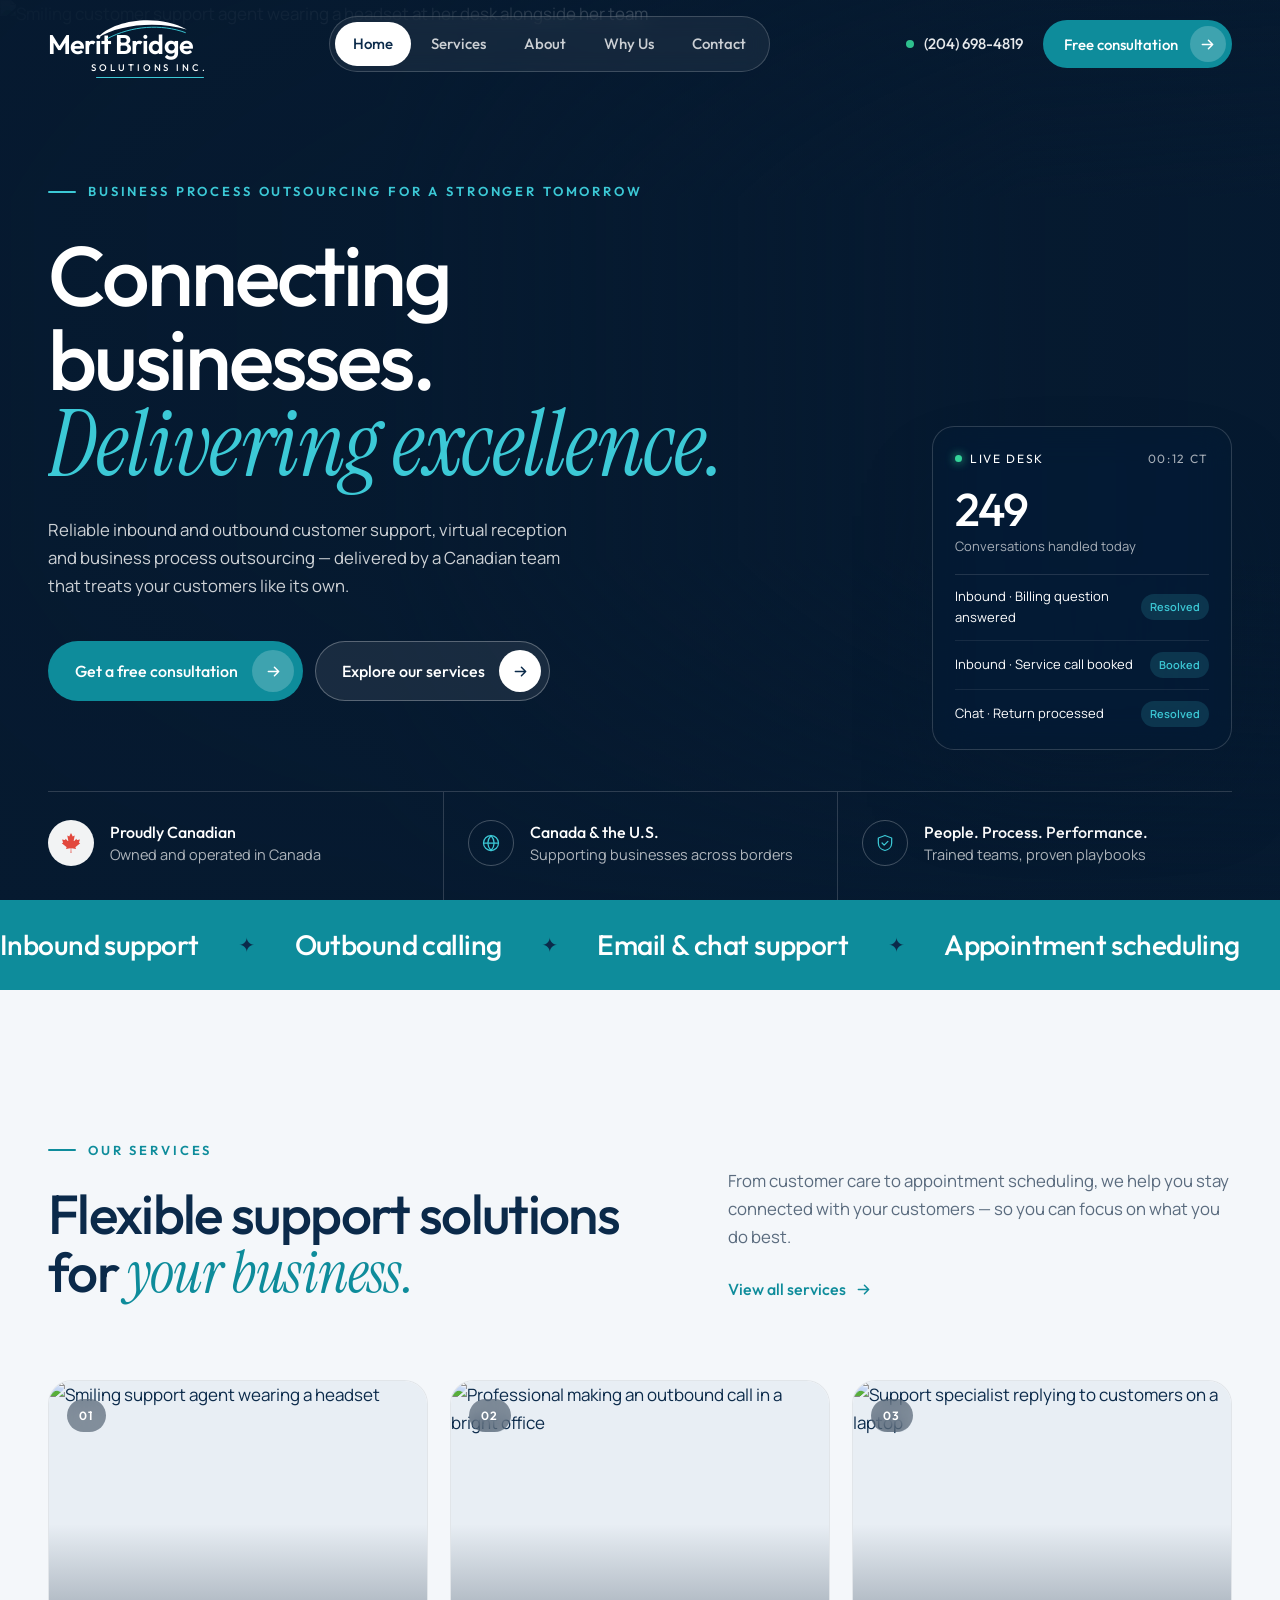
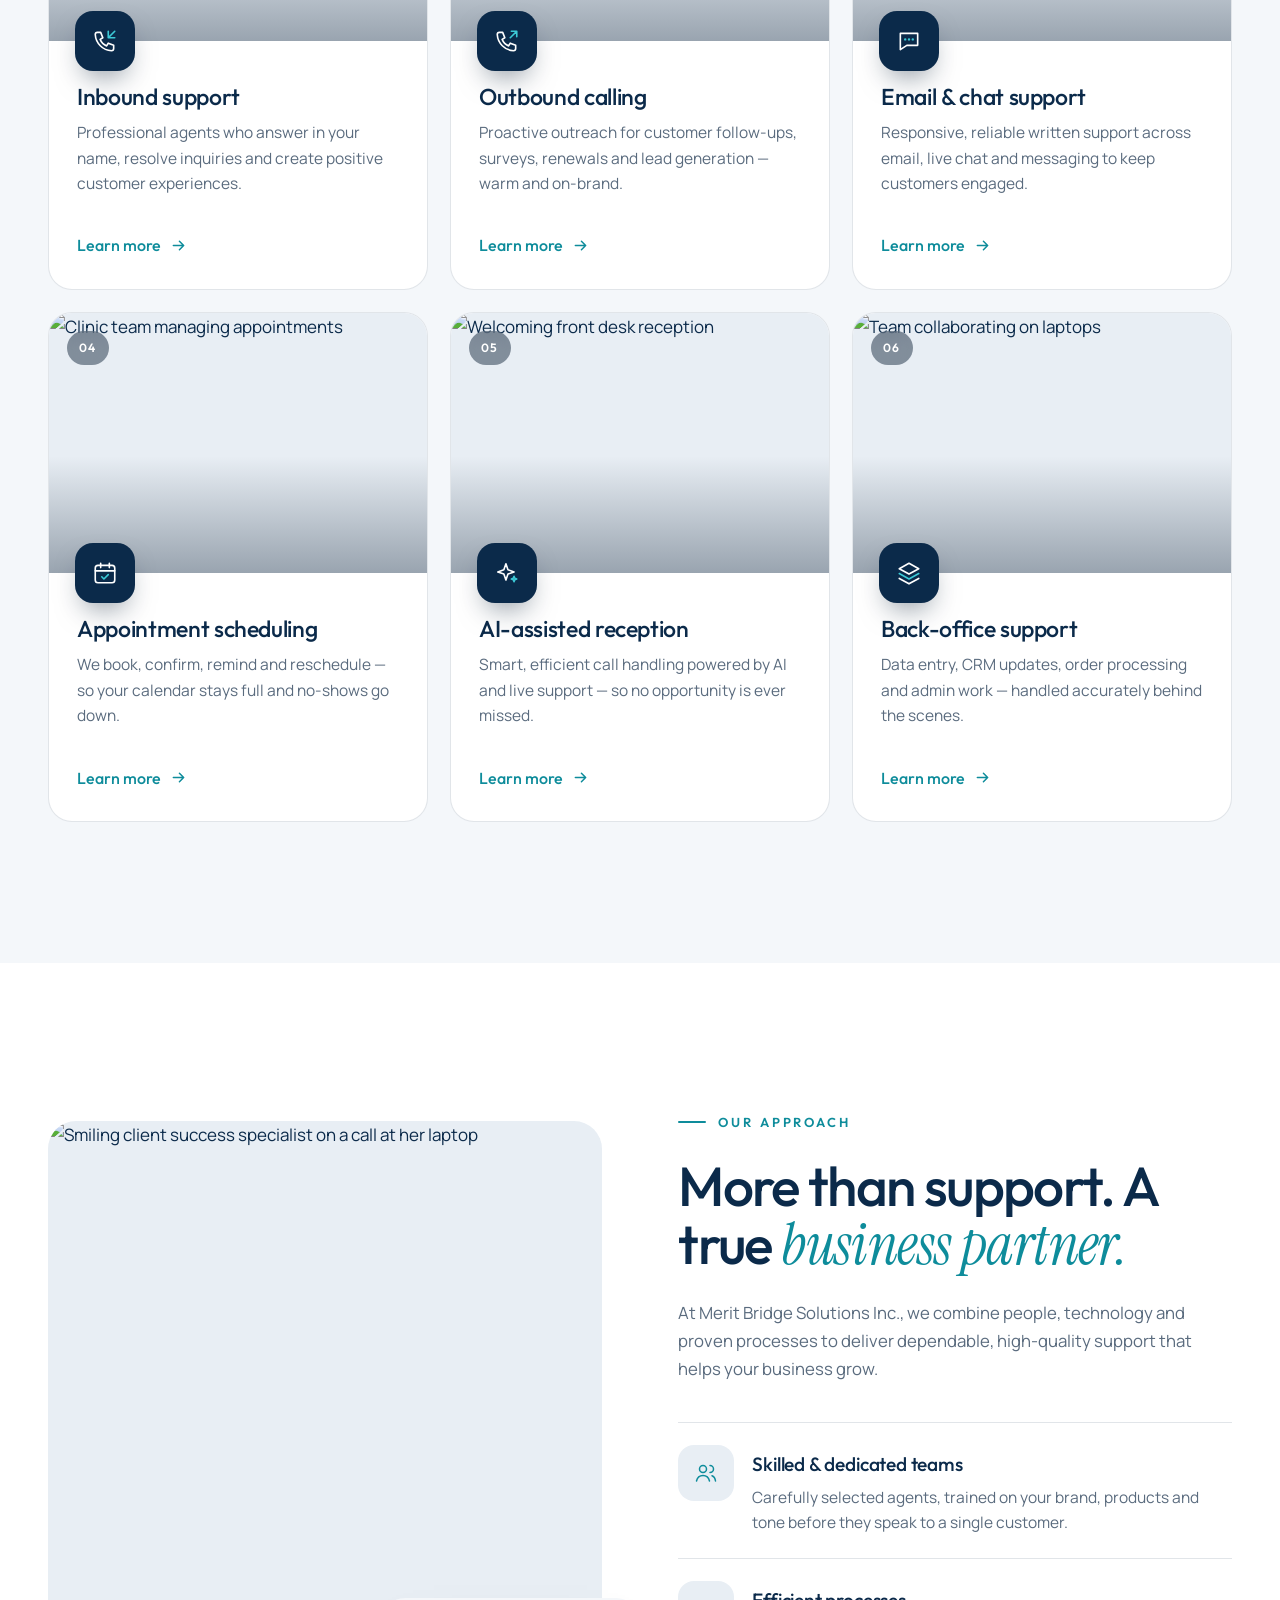
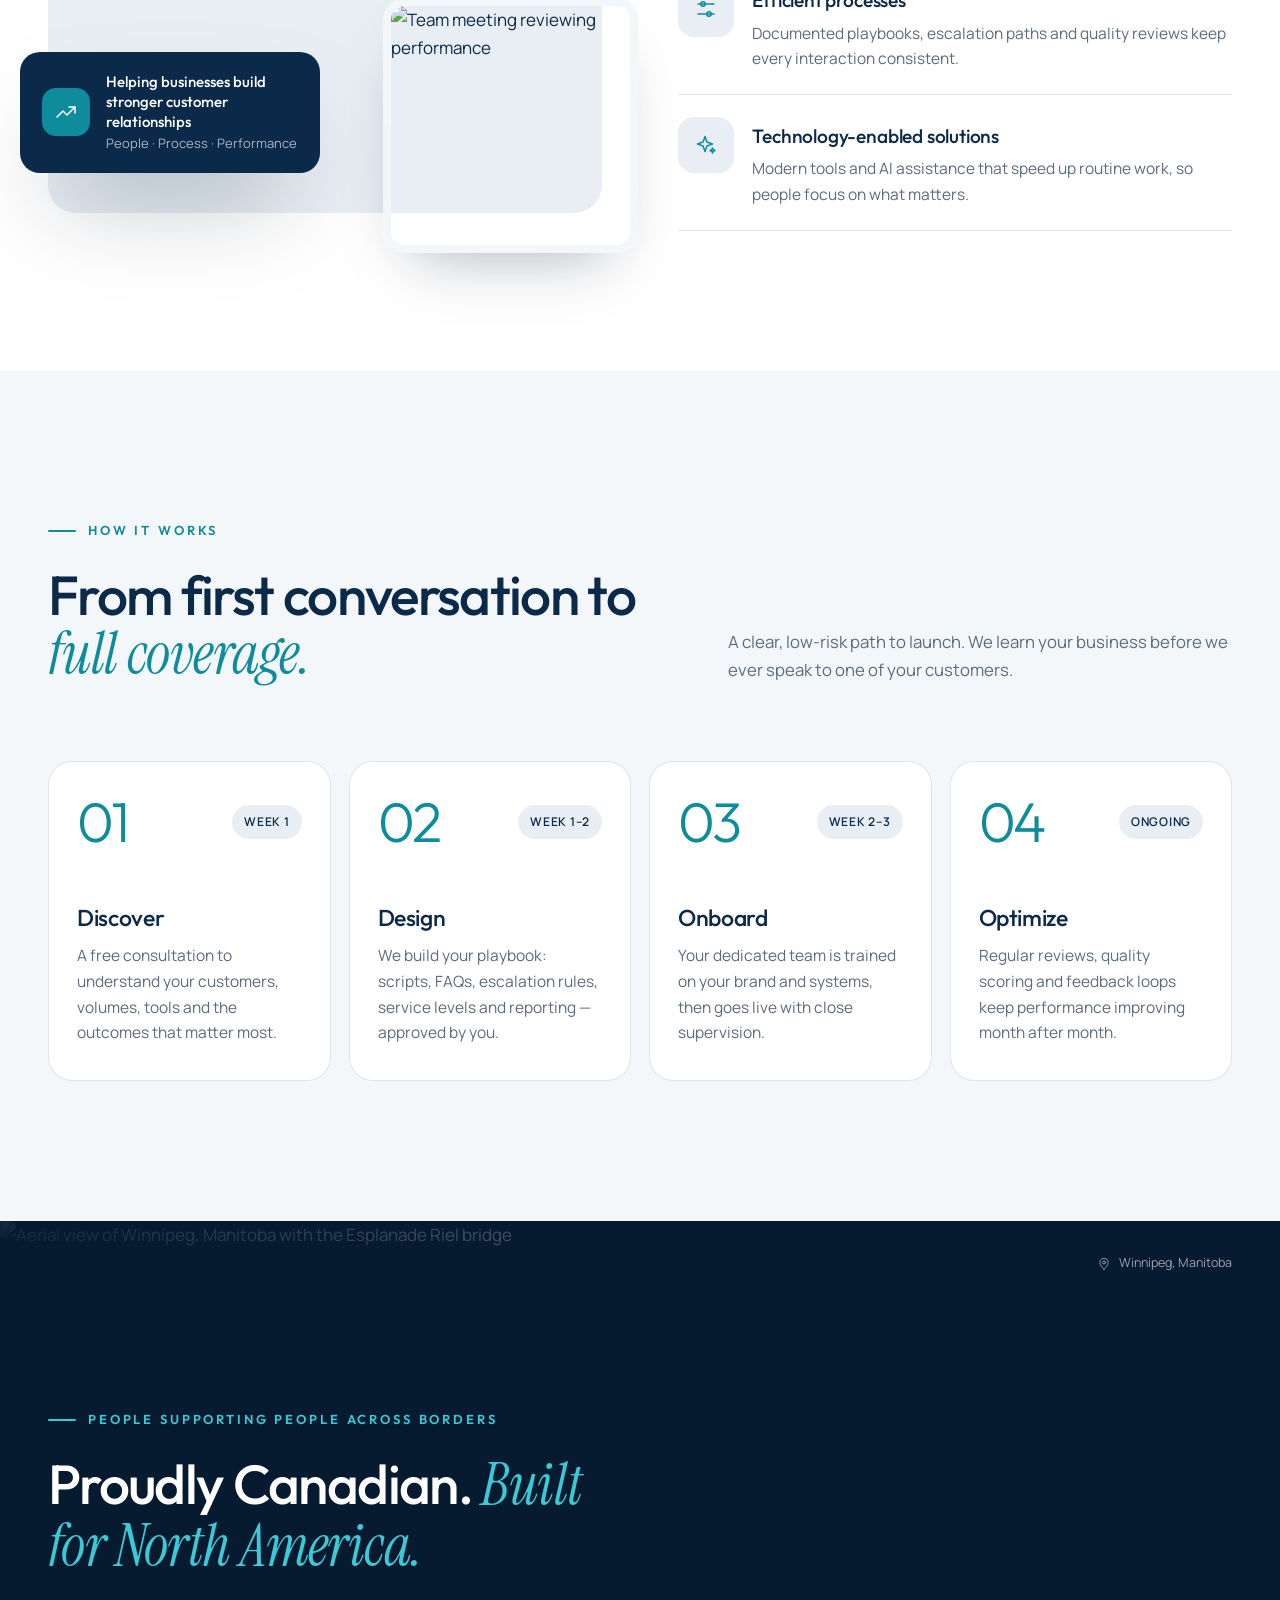
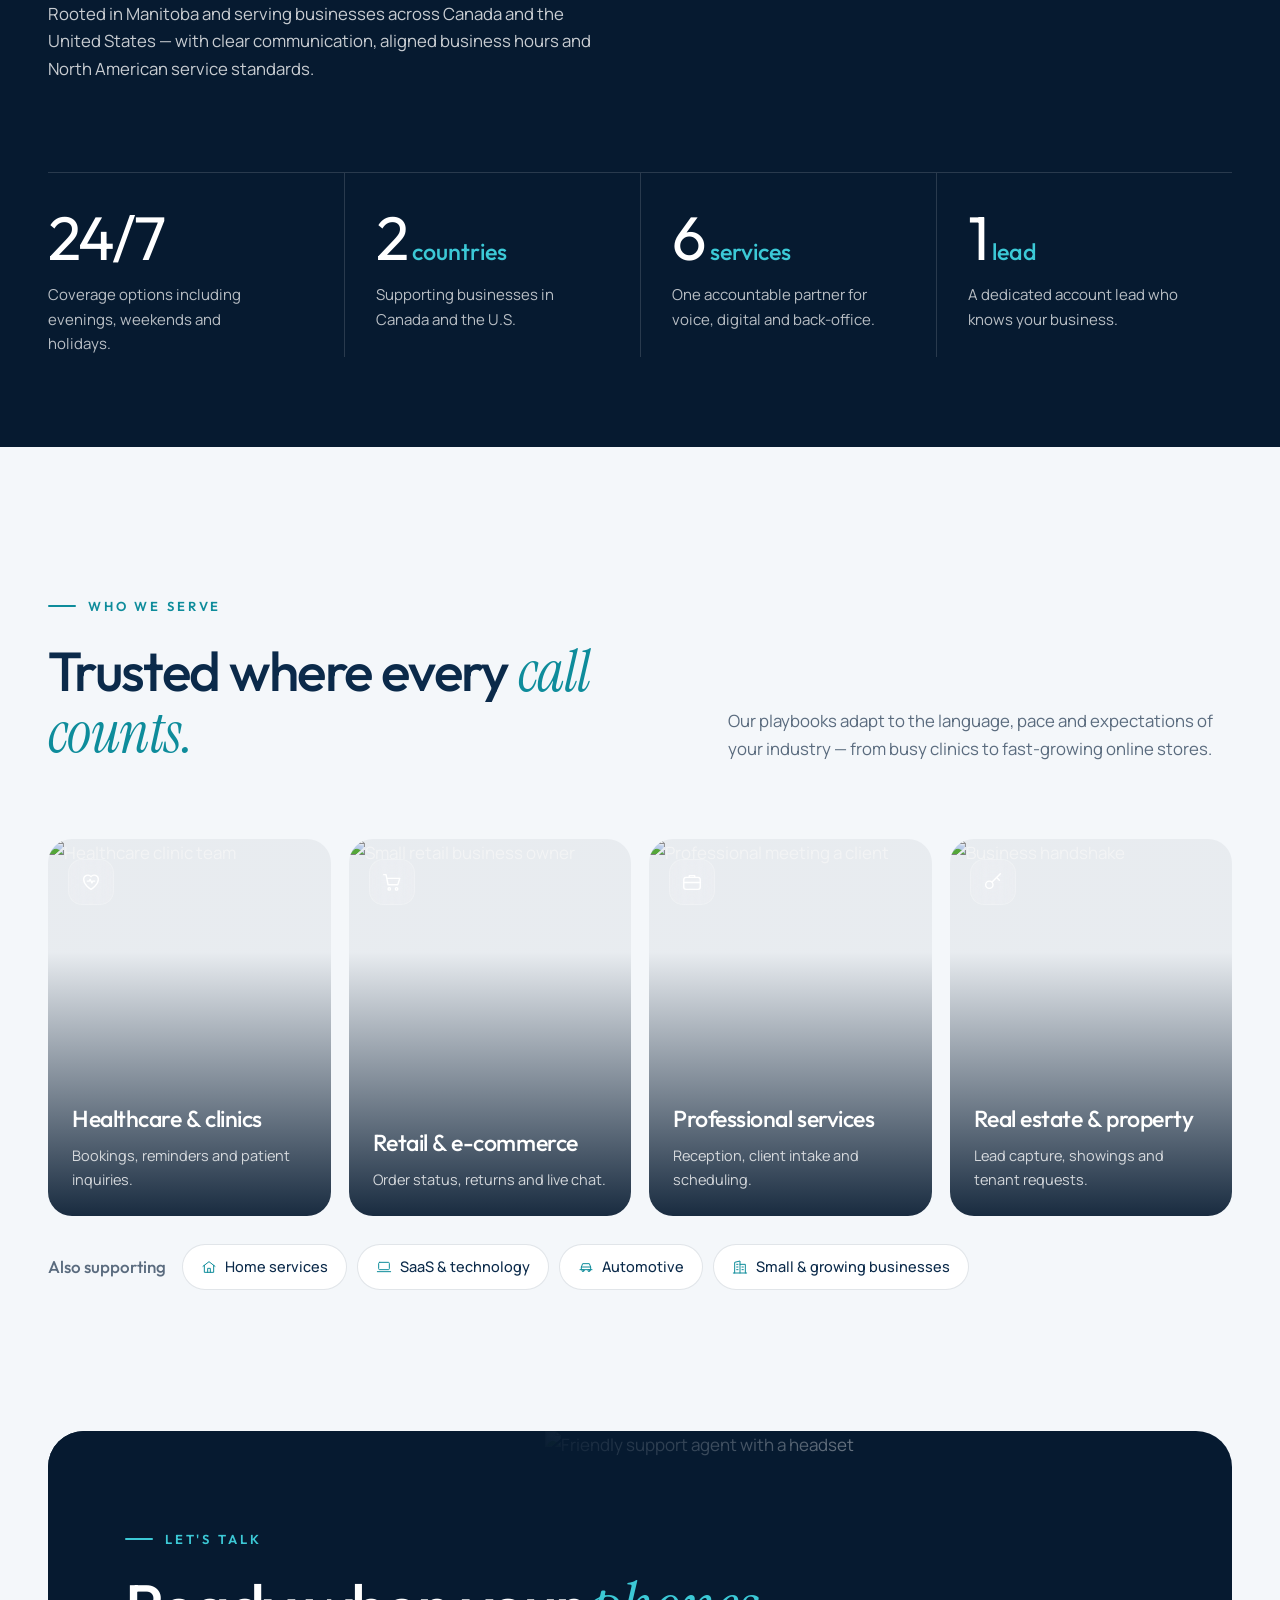
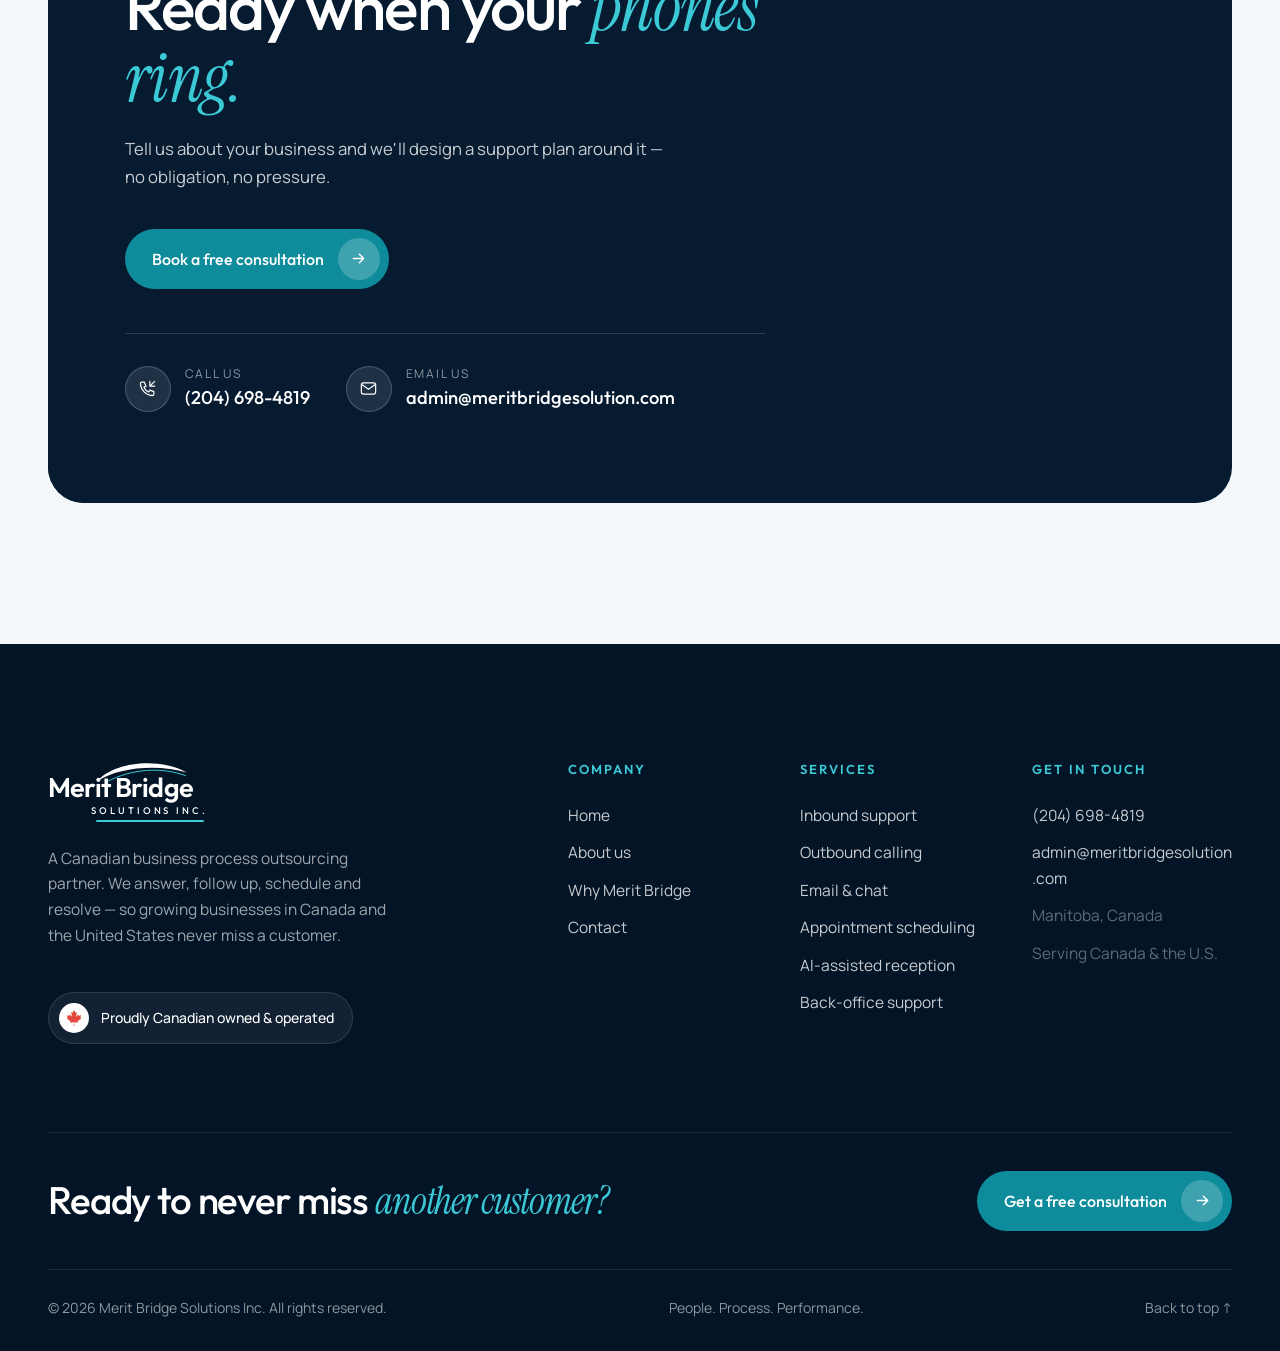
==== index.html @ 795ea447 "Add Merit Bridge Solutions five-page website Static site (Home, Services, About, Why Us, Contact) in" ====
<!doctype html>
<html lang="en-CA">
<head>
<meta charset="utf-8">
<meta name="viewport" content="width=device-width, initial-scale=1">
<title>Merit Bridge Solutions Inc. — Canadian Customer Support & BPO Partner</title>
<meta name="description" content="Merit Bridge Solutions is a Canadian business process outsourcing partner: inbound and outbound support, email and chat, appointment scheduling and AI-assisted reception for businesses in Canada and the U.S.">
<meta name="theme-color" content="#061A30">
<meta property="og:type" content="website">
<meta property="og:site_name" content="Merit Bridge Solutions Inc.">
<meta property="og:title" content="Merit Bridge Solutions Inc. — Canadian Customer Support & BPO Partner">
<meta property="og:description" content="Merit Bridge Solutions is a Canadian business process outsourcing partner: inbound and outbound support, email and chat, appointment scheduling and AI-assisted reception for businesses in Canada and the U.S.">
<link rel="icon" href="assets/img/favicon.svg" type="image/svg+xml">
<link rel="preconnect" href="https://fonts.googleapis.com">
<link rel="preconnect" href="https://fonts.gstatic.com" crossorigin>
<link rel="stylesheet" href="https://fonts.googleapis.com/css2?family=Outfit:wght@300..700&family=Manrope:wght@400..700&family=Instrument+Serif:ital@0;1&display=swap">
<link rel="stylesheet" href="assets/css/styles.css?v=3">
<script>document.documentElement.classList.add("js")</script>
<script type="application/ld+json">
{"@context":"https://schema.org","@type":"Organization","name":"Merit Bridge Solutions Inc.","description":"Canadian business process outsourcing partner providing inbound and outbound customer support, email and chat support, appointment scheduling and AI-assisted reception for businesses in Canada and the United States.","email":"admin@meritbridgesolution.com","telephone":"+1-204-698-4819","areaServed":["CA","US"],"address":{"@type":"PostalAddress","addressRegion":"MB","addressCountry":"CA"}}
</script>
</head>
<body>
<a class="skip-link" href="#main">Skip to content</a>
<header class="site-header">
  <div class="container nav">
    <a href="index.html" class="brand" aria-label="Merit Bridge Solutions Inc. — Home">
      <span class="logo" aria-hidden="true"><svg class="logo-arc" viewBox="0 0 200 50" preserveAspectRatio="none"><path class="crescent" d="M0 50C38 6 138-4 200 30C138 11 48 17 0 50Z"/><path class="swoosh" d="M24 50C76 22 144 17 197 37"/></svg><span class="logo-word">Merit Bridge</span><span class="logo-sub">Solutions Inc.</span></span>
    </a>
    <nav aria-label="Primary"><ul class="nav-links"><li><a href="index.html" aria-current="page">Home</a></li><li><a href="services.html">Services</a></li><li><a href="about.html">About</a></li><li><a href="why-us.html">Why Us</a></li><li><a href="contact.html">Contact</a></li></ul></nav>
    <div class="nav-right">
      <a class="nav-phone" href="tel:+12046984819"><span class="pulse"></span>(204) 698-4819</a>
      <a class="btn btn--sm" href="contact.html">Free consultation <span class="arrow"><svg viewBox="0 0 16 16" fill="none" stroke="currentColor" stroke-width="1.6" stroke-linecap="round" stroke-linejoin="round" aria-hidden="true"><path d="M2.5 8h11M9 3.5 13.5 8 9 12.5"/></svg></span></a>
      <button class="menu-toggle" type="button" aria-expanded="false" aria-controls="mobile-menu" aria-label="Open menu"><span></span><span></span></button>
    </div>
  </div>
</header>
<div class="mobile-menu" id="mobile-menu" aria-hidden="true">
  <nav aria-label="Mobile"><ul><li><a href="index.html" aria-current="page">Home<small>01</small></a></li><li><a href="services.html">Services<small>02</small></a></li><li><a href="about.html">About<small>03</small></a></li><li><a href="why-us.html">Why Us<small>04</small></a></li><li><a href="contact.html">Contact<small>05</small></a></li></ul></nav>
  <div class="mobile-menu-foot">
    <a href="tel:+12046984819">(204) 698-4819</a>
    <a href="mailto:admin@meritbridgesolution.com">admin@meritbridgesolution.com</a>
  </div>
</div>
<main id="main">
<!-- ============ HERO ============ -->
<section class="hero on-dark">
  <div class="hero-media"><img src="https://images.unsplash.com/photo-1766066014237-00645c74e9c6?auto=format&amp;fit=crop&amp;w=2200&amp;q=80" alt="Smiling customer support agent wearing a headset at her desk alongside her team" fetchpriority="high"></div>
  <div class="container hero-inner">
    <div class="hero-copy">
      <span class="eyebrow fade-in">Business process outsourcing for a stronger tomorrow</span>
      <h1 class="display">
        <span class="line"><span>Connecting businesses.</span></span>
        <span class="line"><span><em>Delivering excellence.</em></span></span>
      </h1>
      <p class="lead fade-in d2">Reliable inbound and outbound customer support, virtual reception and business process outsourcing — delivered by a Canadian team that treats your customers like its own.</p>
      <div class="hero-actions fade-in d3">
        <a class="btn btn--teal" href="contact.html">Get a free consultation <span class="arrow"><svg viewBox="0 0 16 16" fill="none" stroke="currentColor" stroke-width="1.6" stroke-linecap="round" stroke-linejoin="round" aria-hidden="true"><path d="M2.5 8h11M9 3.5 13.5 8 9 12.5"/></svg></span></a>
        <a class="btn btn--glass" href="services.html">Explore our services <span class="arrow"><svg viewBox="0 0 16 16" fill="none" stroke="currentColor" stroke-width="1.6" stroke-linecap="round" stroke-linejoin="round" aria-hidden="true"><path d="M2.5 8h11M9 3.5 13.5 8 9 12.5"/></svg></span></a>
      </div>
    </div>

    <div class="hero-trust fade-in d3">
      <div><span class="ico maple"><svg viewBox="-2015 -2000 4030 4030" aria-hidden="true"><path fill="currentColor" d="m-90 2030 45-863a95 95 0 0 0-111-98l-859 151 116-320a65 65 0 0 0-20-73l-941-762 212-99a65 65 0 0 0 34-79l-186-572 542 115a65 65 0 0 0 73-38l105-247 423 454a65 65 0 0 0 111-57l-204-1052 327 189a65 65 0 0 0 91-27l332-652 332 652a65 65 0 0 0 91 27l327-189-204 1052a65 65 0 0 0 111 57l423-454 105 247a65 65 0 0 0 73 38l542-115-186 572a65 65 0 0 0 34 79l212 99-941 762a65 65 0 0 0-20 73l116 320-859-151a95 95 0 0 0-111 98l45 863z"/></svg></span><span><strong>Proudly Canadian</strong>Owned and operated in Canada</span></div>
      <div><span class="ico"><svg viewBox="0 0 24 24" fill="none" stroke="currentColor" stroke-width="1.5" stroke-linecap="round" stroke-linejoin="round" aria-hidden="true"><circle cx="12" cy="12" r="9"/><path d="M3 12h18M12 3c2.5 2.8 3.8 5.8 3.8 9s-1.3 6.2-3.8 9c-2.5-2.8-3.8-5.8-3.8-9S9.5 5.8 12 3z"/></svg></span><span><strong>Canada &amp; the U.S.</strong>Supporting businesses across borders</span></div>
      <div><span class="ico"><svg viewBox="0 0 24 24" fill="none" stroke="currentColor" stroke-width="1.5" stroke-linecap="round" stroke-linejoin="round" aria-hidden="true"><path d="M12 3 20 6v6c0 4.5-3.4 8.2-8 9-4.6-.8-8-4.5-8-9V6z"/><path d="m8.5 12 2.5 2.5 4.5-4.5"/></svg></span><span><strong>People. Process. Performance.</strong>Trained teams, proven playbooks</span></div>
    </div>
  </div>

  <aside class="hero-card fade-in d3" aria-label="Illustrative live support desk">
    <div class="hero-card-top"><span class="live"><i></i>Live desk</span><span data-clock>09:41 CT</span></div>
    <div class="hero-card-num" data-count="248" data-live-total>248</div>
    <div class="hero-card-label">Conversations handled today</div>
    <ul class="hero-feed" data-feed>
      <li><span>Inbound · Service call booked</span><span class="st">Booked</span></li>
      <li><span>Chat · Return processed</span><span class="st">Resolved</span></li>
      <li><span>Email · Invoice query</span><span class="st">Resolved</span></li>
    </ul>
  </aside>
</section>

<!-- ============ MARQUEE ============ -->
<div class="marquee" aria-hidden="true">
  <div class="marquee-track">
    <span class="marquee-item">Inbound support</span><span class="marquee-item">Outbound calling</span><span class="marquee-item">Email &amp; chat support</span><span class="marquee-item">Appointment scheduling</span><span class="marquee-item">AI-assisted reception</span><span class="marquee-item">Back-office support</span>
    <span class="marquee-item">Inbound support</span><span class="marquee-item">Outbound calling</span><span class="marquee-item">Email &amp; chat support</span><span class="marquee-item">Appointment scheduling</span><span class="marquee-item">AI-assisted reception</span><span class="marquee-item">Back-office support</span>
  </div>
</div>

<!-- ============ SERVICES ============ -->
<section class="section" id="services">
  <div class="container">
    <div class="section-head">
      <div>
        <span class="eyebrow reveal">Our services</span>
        <h2 class="h2 reveal" data-delay="1">Flexible support solutions for <em>your business.</em></h2>
      </div>
      <div class="section-head-side reveal" data-delay="2">
        <p class="lead">From customer care to appointment scheduling, we help you stay connected with your customers — so you can focus on what you do best.</p>
        <a class="text-link" href="services.html">View all services <svg viewBox="0 0 16 16" fill="none" stroke="currentColor" stroke-width="1.6" stroke-linecap="round" stroke-linejoin="round" aria-hidden="true"><path d="M2.5 8h11M9 3.5 13.5 8 9 12.5"/></svg></a>
      </div>
    </div>

    <div class="svc-cards">
      <a class="svc-card reveal" href="services.html#inbound">
        <div class="svc-card-media"><span class="svc-card-num">01</span><img src="https://images.unsplash.com/photo-1603714228681-b399854b8f80?auto=format&amp;fit=crop&amp;w=900&amp;q=80" alt="Smiling support agent wearing a headset" loading="lazy" decoding="async"></div>
        <div class="svc-card-body"><span class="svc-card-ico"><svg viewBox="0 0 24 24" fill="none" stroke="currentColor" stroke-width="1.5" stroke-linecap="round" stroke-linejoin="round" aria-hidden="true"><path d="M5 4h3l2 5-2.5 1.5a11 11 0 0 0 6 6L15 14l5 2v3a2 2 0 0 1-2 2A16 16 0 0 1 3 6a2 2 0 0 1 2-2"/><path class="acc" d="M15 3v6h6M21 3l-6 6"/></svg></span><h3 class="h3">Inbound support</h3><p>Professional agents who answer in your name, resolve inquiries and create positive customer experiences.</p><span class="text-link">Learn more <svg viewBox="0 0 16 16" fill="none" stroke="currentColor" stroke-width="1.6" stroke-linecap="round" stroke-linejoin="round" aria-hidden="true"><path d="M2.5 8h11M9 3.5 13.5 8 9 12.5"/></svg></span></div>
      </a>
      <a class="svc-card reveal" data-delay="1" href="services.html#outbound">
        <div class="svc-card-media"><span class="svc-card-num">02</span><img src="https://images.unsplash.com/photo-1758873272222-ccd8c4296864?auto=format&amp;fit=crop&amp;w=900&amp;q=80" alt="Professional making an outbound call in a bright office" loading="lazy" decoding="async"></div>
        <div class="svc-card-body"><span class="svc-card-ico"><svg viewBox="0 0 24 24" fill="none" stroke="currentColor" stroke-width="1.5" stroke-linecap="round" stroke-linejoin="round" aria-hidden="true"><path d="M5 4h3l2 5-2.5 1.5a11 11 0 0 0 6 6L15 14l5 2v3a2 2 0 0 1-2 2A16 16 0 0 1 3 6a2 2 0 0 1 2-2"/><path class="acc" d="M16 3h5v5M21 3l-6 6"/></svg></span><h3 class="h3">Outbound calling</h3><p>Proactive outreach for customer follow-ups, surveys, renewals and lead generation — warm and on-brand.</p><span class="text-link">Learn more <svg viewBox="0 0 16 16" fill="none" stroke="currentColor" stroke-width="1.6" stroke-linecap="round" stroke-linejoin="round" aria-hidden="true"><path d="M2.5 8h11M9 3.5 13.5 8 9 12.5"/></svg></span></div>
      </a>
      <a class="svc-card reveal" data-delay="2" href="services.html#email-chat">
        <div class="svc-card-media"><span class="svc-card-num">03</span><img src="https://images.unsplash.com/photo-1645620359081-60f4b3514cd7?auto=format&amp;fit=crop&amp;w=900&amp;q=80" alt="Support specialist replying to customers on a laptop" loading="lazy" decoding="async"></div>
        <div class="svc-card-body"><span class="svc-card-ico"><svg viewBox="0 0 24 24" fill="none" stroke="currentColor" stroke-width="1.5" stroke-linecap="round" stroke-linejoin="round" aria-hidden="true"><path d="M4 5h16v11H10l-6 4z"/><path class="acc" d="M8.5 10.5h.01M12 10.5h.01M15.5 10.5h.01" stroke-width="2.2"/></svg></span><h3 class="h3">Email &amp; chat support</h3><p>Responsive, reliable written support across email, live chat and messaging to keep customers engaged.</p><span class="text-link">Learn more <svg viewBox="0 0 16 16" fill="none" stroke="currentColor" stroke-width="1.6" stroke-linecap="round" stroke-linejoin="round" aria-hidden="true"><path d="M2.5 8h11M9 3.5 13.5 8 9 12.5"/></svg></span></div>
      </a>
      <a class="svc-card reveal" href="services.html#scheduling">
        <div class="svc-card-media"><span class="svc-card-num">04</span><img src="https://images.unsplash.com/photo-1758691462878-6edc3d3da1be?auto=format&amp;fit=crop&amp;w=900&amp;q=80" alt="Clinic team managing appointments" loading="lazy" decoding="async"></div>
        <div class="svc-card-body"><span class="svc-card-ico"><svg viewBox="0 0 24 24" fill="none" stroke="currentColor" stroke-width="1.5" stroke-linecap="round" stroke-linejoin="round" aria-hidden="true"><rect x="3" y="5" width="18" height="16" rx="2.5"/><path d="M3 10h18M8 3v4M16 3v4"/><path class="acc" d="m9 15.5 2 2 4-4"/></svg></span><h3 class="h3">Appointment scheduling</h3><p>We book, confirm, remind and reschedule — so your calendar stays full and no-shows go down.</p><span class="text-link">Learn more <svg viewBox="0 0 16 16" fill="none" stroke="currentColor" stroke-width="1.6" stroke-linecap="round" stroke-linejoin="round" aria-hidden="true"><path d="M2.5 8h11M9 3.5 13.5 8 9 12.5"/></svg></span></div>
      </a>
      <a class="svc-card reveal" data-delay="1" href="services.html#ai-reception">
        <div class="svc-card-media"><span class="svc-card-num">05</span><img src="https://images.unsplash.com/photo-1556741533-6e6a62bd8b49?auto=format&amp;fit=crop&amp;w=900&amp;q=80" alt="Welcoming front desk reception" loading="lazy" decoding="async"></div>
        <div class="svc-card-body"><span class="svc-card-ico"><svg viewBox="0 0 24 24" fill="none" stroke="currentColor" stroke-width="1.5" stroke-linecap="round" stroke-linejoin="round" aria-hidden="true"><path d="M11 3.5 12.9 9 18.5 11l-5.6 2L11 18.5 9.1 13 3.5 11 9.1 9z"/><path class="acc" d="m18.5 15 .7 1.8 1.8.7-1.8.7-.7 1.8-.7-1.8-1.8-.7 1.8-.7z"/></svg></span><h3 class="h3">AI-assisted reception</h3><p>Smart, efficient call handling powered by AI and live support — so no opportunity is ever missed.</p><span class="text-link">Learn more <svg viewBox="0 0 16 16" fill="none" stroke="currentColor" stroke-width="1.6" stroke-linecap="round" stroke-linejoin="round" aria-hidden="true"><path d="M2.5 8h11M9 3.5 13.5 8 9 12.5"/></svg></span></div>
      </a>
      <a class="svc-card reveal" data-delay="2" href="services.html#back-office">
        <div class="svc-card-media"><span class="svc-card-num">06</span><img src="https://images.unsplash.com/photo-1522071820081-009f0129c71c?auto=format&amp;fit=crop&amp;w=900&amp;q=80" alt="Team collaborating on laptops" loading="lazy" decoding="async"></div>
        <div class="svc-card-body"><span class="svc-card-ico"><svg viewBox="0 0 24 24" fill="none" stroke="currentColor" stroke-width="1.5" stroke-linecap="round" stroke-linejoin="round" aria-hidden="true"><path d="M12 3 21 8l-9 5-9-5z"/><path class="acc" d="m3 12.5 9 5 9-5"/><path d="m3 17 9 5 9-5"/></svg></span><h3 class="h3">Back-office support</h3><p>Data entry, CRM updates, order processing and admin work — handled accurately behind the scenes.</p><span class="text-link">Learn more <svg viewBox="0 0 16 16" fill="none" stroke="currentColor" stroke-width="1.6" stroke-linecap="round" stroke-linejoin="round" aria-hidden="true"><path d="M2.5 8h11M9 3.5 13.5 8 9 12.5"/></svg></span></div>
      </a>
    </div>
  </div>
</section>

<!-- ============ APPROACH ============ -->
<section class="section section--white">
  <div class="container split">
    <div class="split-media">
      <span class="media-dots" aria-hidden="true"></span>
      <div class="frame img-reveal"><img src="https://images.unsplash.com/photo-1758873268528-af4613d099b6?auto=format&amp;fit=crop&amp;w=1200&amp;q=80" alt="Smiling client success specialist on a call at her laptop" loading="lazy" decoding="async"></div>
      <div class="media-stack img-reveal"><img src="https://images.unsplash.com/photo-1573164574572-cb89e39749b4?auto=format&amp;fit=crop&amp;w=700&amp;q=80" alt="Team meeting reviewing performance" loading="lazy" decoding="async"></div>
      <div class="media-badge reveal" data-delay="2"><span class="mb-ico"><svg viewBox="0 0 24 24" fill="none" stroke="currentColor" stroke-width="1.5" stroke-linecap="round" stroke-linejoin="round" aria-hidden="true"><path d="m3 17 6-6 4 4 8-8"/><path d="M15 7h6v6"/></svg></span><span>Helping businesses build stronger customer relationships<small>People · Process · Performance</small></span></div>
    </div>
    <div class="split-body">
      <span class="eyebrow reveal">Our approach</span>
      <h2 class="h2 reveal" data-delay="1">More than support. A true <em>business partner.</em></h2>
      <p class="lead reveal" data-delay="2">At Merit Bridge Solutions Inc., we combine people, technology and proven processes to deliver dependable, high-quality support that helps your business grow.</p>
      <ul class="feature-list">
        <li class="reveal"><span class="fl-ico"><svg viewBox="0 0 24 24" fill="none" stroke="currentColor" stroke-width="1.5" stroke-linecap="round" stroke-linejoin="round" aria-hidden="true"><circle cx="9" cy="8" r="3.5"/><path d="M2.5 20c.8-3.6 3.4-5.5 6.5-5.5s5.7 1.9 6.5 5.5M16 4.5a3.5 3.5 0 0 1 0 7M18 14.8c1.9.7 3.1 2.4 3.5 5.2"/></svg></span><div><h3>Skilled &amp; dedicated teams</h3><p>Carefully selected agents, trained on your brand, products and tone before they speak to a single customer.</p></div></li>
        <li class="reveal" data-delay="1"><span class="fl-ico"><svg viewBox="0 0 24 24" fill="none" stroke="currentColor" stroke-width="1.5" stroke-linecap="round" stroke-linejoin="round" aria-hidden="true"><path d="M4 7h16M4 17h16"/><circle cx="9" cy="7" r="2.2" fill="var(--paper)"/><circle cx="15" cy="17" r="2.2" fill="var(--paper)"/></svg></span><div><h3>Efficient processes</h3><p>Documented playbooks, escalation paths and quality reviews keep every interaction consistent.</p></div></li>
        <li class="reveal" data-delay="2"><span class="fl-ico"><svg viewBox="0 0 24 24" fill="none" stroke="currentColor" stroke-width="1.5" stroke-linecap="round" stroke-linejoin="round" aria-hidden="true"><path d="M11 3.5 12.9 9 18.5 11l-5.6 2L11 18.5 9.1 13 3.5 11 9.1 9z"/><path class="acc" d="m18.5 15 .7 1.8 1.8.7-1.8.7-.7 1.8-.7-1.8-1.8-.7 1.8-.7z"/></svg></span><div><h3>Technology-enabled solutions</h3><p>Modern tools and AI assistance that speed up routine work, so people focus on what matters.</p></div></li>
      </ul>
    </div>
  </div>
</section>

<!-- ============ PROCESS ============ -->
<section class="section">
  <div class="container">
    <div class="section-head">
      <div>
        <span class="eyebrow reveal">How it works</span>
        <h2 class="h2 reveal" data-delay="1">From first conversation to <em>full coverage.</em></h2>
      </div>
      <p class="lead reveal" data-delay="2">A clear, low-risk path to launch. We learn your business before we ever speak to one of your customers.</p>
    </div>
    <div class="steps">
      <article class="step reveal"><div class="step-top"><span class="step-num">01</span><span class="step-time">Week 1</span></div><h3 class="h3">Discover</h3><p>A free consultation to understand your customers, volumes, tools and the outcomes that matter most.</p></article>
      <article class="step reveal" data-delay="1"><div class="step-top"><span class="step-num">02</span><span class="step-time">Week 1–2</span></div><h3 class="h3">Design</h3><p>We build your playbook: scripts, FAQs, escalation rules, service levels and reporting — approved by you.</p></article>
      <article class="step reveal" data-delay="2"><div class="step-top"><span class="step-num">03</span><span class="step-time">Week 2–3</span></div><h3 class="h3">Onboard</h3><p>Your dedicated team is trained on your brand and systems, then goes live with close supervision.</p></article>
      <article class="step reveal" data-delay="3"><div class="step-top"><span class="step-num">04</span><span class="step-time">Ongoing</span></div><h3 class="h3">Optimize</h3><p>Regular reviews, quality scoring and feedback loops keep performance improving month after month.</p></article>
    </div>
  </div>
</section>

<!-- ============ CANADA BAND ============ -->
<section class="band on-dark">
  <div class="band-media"><img src="https://images.unsplash.com/photo-1632455351235-682d08cbb3e0?auto=format&amp;fit=crop&amp;w=2200&amp;q=80" alt="Aerial view of Winnipeg, Manitoba with the Esplanade Riel bridge" loading="lazy" decoding="async"></div>
  <span class="band-caption"><svg viewBox="0 0 24 24" fill="none" stroke="currentColor" stroke-width="1.5" stroke-linecap="round" stroke-linejoin="round" aria-hidden="true"><path d="M12 21s-7-6.2-7-11.5A7 7 0 0 1 19 9.5C19 14.8 12 21 12 21z"/><circle cx="12" cy="9.5" r="2.5"/></svg> Winnipeg, Manitoba</span>
  <div class="container">
    <span class="eyebrow reveal">People supporting people across borders</span>
    <h2 class="h2 reveal" data-delay="1" style="margin-top:24px">Proudly Canadian. <em>Built for North America.</em></h2>
    <p class="lead reveal" data-delay="2">Rooted in Manitoba and serving businesses across Canada and the United States — with clear communication, aligned business hours and North American service standards.</p>
    <div class="stats">
      <div class="stat reveal"><div class="stat-num">24/7</div><p>Coverage options including evenings, weekends and holidays.</p></div>
      <div class="stat reveal" data-delay="1"><div class="stat-num">2<small>countries</small></div><p>Supporting businesses in Canada and the U.S.</p></div>
      <div class="stat reveal" data-delay="2"><div class="stat-num">6<small>services</small></div><p>One accountable partner for voice, digital and back-office.</p></div>
      <div class="stat reveal" data-delay="3"><div class="stat-num">1<small>lead</small></div><p>A dedicated account lead who knows your business.</p></div>
    </div>
  </div>
</section>

<!-- ============ INDUSTRIES ============ -->
<section class="section">
  <div class="container">
    <div class="section-head">
      <div>
        <span class="eyebrow reveal">Who we serve</span>
        <h2 class="h2 reveal" data-delay="1">Trusted where every <em>call counts.</em></h2>
      </div>
      <p class="lead reveal" data-delay="2">Our playbooks adapt to the language, pace and expectations of your industry — from busy clinics to fast-growing online stores.</p>
    </div>
    <div class="ind-grid">
      <div class="ind-tile reveal"><img src="https://images.unsplash.com/photo-1758691463198-dc663b8a64e4?auto=format&amp;fit=crop&amp;w=800&amp;q=80" alt="Healthcare clinic team" loading="lazy" decoding="async"><span class="ind-ico"><svg viewBox="0 0 24 24" fill="none" stroke="currentColor" stroke-width="1.5" stroke-linecap="round" stroke-linejoin="round" aria-hidden="true"><path d="M12 20s-8-4.8-8-11a4.5 4.5 0 0 1 8-2.8A4.5 4.5 0 0 1 20 9c0 6.2-8 11-8 11z"/><path d="M8 11h2l1-2 2 4 1-2h2"/></svg></span><div class="ind-tile-body"><h3>Healthcare &amp; clinics</h3><p>Bookings, reminders and patient inquiries.</p></div></div>
      <div class="ind-tile reveal" data-delay="1"><img src="https://images.unsplash.com/photo-1556740758-90de374c12ad?auto=format&amp;fit=crop&amp;w=800&amp;q=80" alt="Small retail business owner" loading="lazy" decoding="async"><span class="ind-ico"><svg viewBox="0 0 24 24" fill="none" stroke="currentColor" stroke-width="1.5" stroke-linecap="round" stroke-linejoin="round" aria-hidden="true"><path d="M3 4h2.5l2.2 11h10.6L20.5 8H6.6"/><circle cx="9" cy="19.5" r="1.3"/><circle cx="17" cy="19.5" r="1.3"/></svg></span><div class="ind-tile-body"><h3>Retail &amp; e-commerce</h3><p>Order status, returns and live chat.</p></div></div>
      <div class="ind-tile reveal" data-delay="2"><img src="https://images.unsplash.com/photo-1758518727600-2c5f48419eac?auto=format&amp;fit=crop&amp;w=800&amp;q=80" alt="Professional meeting a client" loading="lazy" decoding="async"><span class="ind-ico"><svg viewBox="0 0 24 24" fill="none" stroke="currentColor" stroke-width="1.5" stroke-linecap="round" stroke-linejoin="round" aria-hidden="true"><rect x="3" y="7" width="18" height="13" rx="2.5"/><path d="M9 7V5h6v2M3 12.5h18"/></svg></span><div class="ind-tile-body"><h3>Professional services</h3><p>Reception, client intake and scheduling.</p></div></div>
      <div class="ind-tile reveal" data-delay="3"><img src="https://images.unsplash.com/photo-1521791136064-7986c2920216?auto=format&amp;fit=crop&amp;w=800&amp;q=80" alt="Business handshake" loading="lazy" decoding="async"><span class="ind-ico"><svg viewBox="0 0 24 24" fill="none" stroke="currentColor" stroke-width="1.5" stroke-linecap="round" stroke-linejoin="round" aria-hidden="true"><circle cx="8" cy="15" r="4"/><path d="m11 12 9-9M16 7l3 3"/></svg></span><div class="ind-tile-body"><h3>Real estate &amp; property</h3><p>Lead capture, showings and tenant requests.</p></div></div>
    </div>
    <div class="ind-more reveal">
      <span>Also supporting</span>
      <span class="chip"><svg viewBox="0 0 24 24" fill="none" stroke="currentColor" stroke-width="1.5" stroke-linecap="round" stroke-linejoin="round" aria-hidden="true"><path d="M3 11 12 4l9 7"/><path d="M5 9.5V20h14V9.5M10 20v-6h4v6"/></svg>Home services</span><span class="chip"><svg viewBox="0 0 24 24" fill="none" stroke="currentColor" stroke-width="1.5" stroke-linecap="round" stroke-linejoin="round" aria-hidden="true"><rect x="4" y="5" width="16" height="11" rx="1.5"/><path d="M2 19h20"/></svg>SaaS &amp; technology</span><span class="chip"><svg viewBox="0 0 24 24" fill="none" stroke="currentColor" stroke-width="1.5" stroke-linecap="round" stroke-linejoin="round" aria-hidden="true"><path d="M5 16v-4l2-5h10l2 5v4M3 16h18M5 12h14"/><circle cx="7.5" cy="17.5" r="1.5"/><circle cx="16.5" cy="17.5" r="1.5"/></svg>Automotive</span><span class="chip"><svg viewBox="0 0 24 24" fill="none" stroke="currentColor" stroke-width="1.5" stroke-linecap="round" stroke-linejoin="round" aria-hidden="true"><path d="M4 21V5l8-2v18M12 8h8v13M2 21h20M7 8h2M7 12h2M7 16h2M15 12h2M15 16h2"/></svg>Small &amp; growing businesses</span>
    </div>
  </div>
</section>

<!-- ============ CTA ============ -->
<section class="section" style="padding-top:0">
  <div class="container">
    <div class="cta on-dark reveal">
      <div class="cta-media"><img src="https://images.unsplash.com/photo-1573166364489-49b728b7817b?auto=format&amp;fit=crop&amp;w=1400&amp;q=80" alt="Friendly support agent with a headset" loading="lazy" decoding="async"></div>
      <div class="cta-inner">
        <span class="eyebrow">Let's talk</span>
        <h2 class="h2">Ready when your <em>phones ring.</em></h2>
        <p class="lead">Tell us about your business and we'll design a support plan around it — no obligation, no pressure.</p>
        <div class="cta-actions"><a class="btn btn--teal" href="contact.html">Book a free consultation <span class="arrow"><svg viewBox="0 0 16 16" fill="none" stroke="currentColor" stroke-width="1.6" stroke-linecap="round" stroke-linejoin="round" aria-hidden="true"><path d="M2.5 8h11M9 3.5 13.5 8 9 12.5"/></svg></span></a></div>
        <div class="cta-contact">
          <a href="tel:+12046984819"><span class="ci"><svg viewBox="0 0 24 24" fill="none" stroke="currentColor" stroke-width="1.5" stroke-linecap="round" stroke-linejoin="round" aria-hidden="true"><path d="M5 4h3l2 5-2.5 1.5a11 11 0 0 0 6 6L15 14l5 2v3a2 2 0 0 1-2 2A16 16 0 0 1 3 6a2 2 0 0 1 2-2"/><path class="acc" d="M15 3v6h6M21 3l-6 6"/></svg></span><span><small>Call us</small><b>(204) 698-4819</b></span></a>
          <a href="mailto:admin@meritbridgesolution.com"><span class="ci"><svg viewBox="0 0 24 24" fill="none" stroke="currentColor" stroke-width="1.5" stroke-linecap="round" stroke-linejoin="round" aria-hidden="true"><rect x="3" y="5" width="18" height="14" rx="2.5"/><path d="m3.5 7 8.5 6 8.5-6"/></svg></span><span><small>Email us</small><b>admin@meritbridgesolution.com</b></span></a>
        </div>
      </div>
    </div>
  </div>
</section>

</main>
<footer class="site-footer">
  <div class="container">
    <div class="footer-top">
      <div class="footer-brand">
        <a href="index.html" class="brand" aria-label="Merit Bridge Solutions Inc. — Home">
          <span class="logo" aria-hidden="true"><svg class="logo-arc" viewBox="0 0 200 50" preserveAspectRatio="none"><path class="crescent" d="M0 50C38 6 138-4 200 30C138 11 48 17 0 50Z"/><path class="swoosh" d="M24 50C76 22 144 17 197 37"/></svg><span class="logo-word">Merit Bridge</span><span class="logo-sub">Solutions Inc.</span></span>
        </a>
        <p>A Canadian business process outsourcing partner. We answer, follow up, schedule and resolve — so growing businesses in Canada and the United States never miss a customer.</p>
        <span class="badge-ca"><span><svg viewBox="-2015 -2000 4030 4030" aria-hidden="true"><path fill="currentColor" d="m-90 2030 45-863a95 95 0 0 0-111-98l-859 151 116-320a65 65 0 0 0-20-73l-941-762 212-99a65 65 0 0 0 34-79l-186-572 542 115a65 65 0 0 0 73-38l105-247 423 454a65 65 0 0 0 111-57l-204-1052 327 189a65 65 0 0 0 91-27l332-652 332 652a65 65 0 0 0 91 27l327-189-204 1052a65 65 0 0 0 111 57l423-454 105 247a65 65 0 0 0 73 38l542-115-186 572a65 65 0 0 0 34 79l212 99-941 762a65 65 0 0 0-20 73l116 320-859-151a95 95 0 0 0-111 98l45 863z"/></svg></span> Proudly Canadian owned &amp; operated</span>
      </div>
      <div class="footer-cols">
        <div>
          <h4>Company</h4>
          <ul>
            <li><a href="index.html">Home</a></li>
            <li><a href="about.html">About us</a></li>
            <li><a href="why-us.html">Why Merit Bridge</a></li>
            <li><a href="contact.html">Contact</a></li>
          </ul>
        </div>
        <div>
          <h4>Services</h4>
          <ul>
            <li><a href="services.html#inbound">Inbound support</a></li>
            <li><a href="services.html#outbound">Outbound calling</a></li>
            <li><a href="services.html#email-chat">Email &amp; chat</a></li>
            <li><a href="services.html#scheduling">Appointment scheduling</a></li>
            <li><a href="services.html#ai-reception">AI-assisted reception</a></li>
            <li><a href="services.html#back-office">Back-office support</a></li>
          </ul>
        </div>
        <div>
          <h4>Get in touch</h4>
          <ul class="contact-list">
            <li><a href="tel:+12046984819">(204) 698-4819</a></li>
            <li><a href="mailto:admin@meritbridgesolution.com">admin@meritbridgesolution.com</a></li>
            <li><span class="muted">Manitoba, Canada</span></li>
            <li><span class="muted">Serving Canada &amp; the U.S.</span></li>
          </ul>
        </div>
      </div>
    </div>
    <div class="footer-cta">
      <h3>Ready to never miss <em>another customer?</em></h3>
      <a class="btn btn--teal" href="contact.html">Get a free consultation <span class="arrow"><svg viewBox="0 0 16 16" fill="none" stroke="currentColor" stroke-width="1.6" stroke-linecap="round" stroke-linejoin="round" aria-hidden="true"><path d="M2.5 8h11M9 3.5 13.5 8 9 12.5"/></svg></span></a>
    </div>
    <div class="footer-bottom">
      <span>&copy; <span data-year>2026</span> Merit Bridge Solutions Inc. All rights reserved.</span>
      <span>People. Process. Performance.</span>
      <button class="to-top" type="button" data-top>Back to top ↑</button>
    </div>
  </div>
</footer>
<script src="assets/js/main.js?v=3" defer></script>
</body>
</html>
---- assets/css/styles.css ----
/* =========================================================
   Merit Bridge Solutions Inc. — Design System v2
   Navy · Teal · Light — matched to the company logo
   ========================================================= */

:root {
  --navy-950: #041427;
  --navy-900: #061A30;
  --navy: #0B2A4A;
  --navy-700: #12365E;
  --navy-600: #1B4A7A;
  --teal: #0E8C9B;
  --teal-600: #0B7884;
  --cyan: #3CC9D6;
  --cyan-soft: #A9E8EE;
  --bg: #F4F7FA;
  --bg-2: #E8EEF4;
  --white: #FFFFFF;
  --text: #0B2A4A;
  --muted: #5A6B7E;
  --line: rgba(11, 42, 74, .12);
  --line-strong: rgba(11, 42, 74, .22);

  --display: "Outfit", "Segoe UI", system-ui, sans-serif;
  --sans: "Manrope", "Segoe UI", system-ui, -apple-system, sans-serif;
  --serif: "Instrument Serif", Georgia, serif;
  --mono: ui-monospace, "SFMono-Regular", Menlo, Consolas, monospace;

  --max: 1320px;
  --gutter: clamp(16px, 4vw, 48px);
  --radius: 24px;
  --radius-sm: 16px;
  --header-h: 88px;
  --shadow: 0 30px 60px -30px rgba(6, 26, 48, .35);
  --shadow-lg: 0 50px 100px -40px rgba(6, 26, 48, .5);
  --ease: cubic-bezier(.2, .7, .1, 1);
  --ease-in-out: cubic-bezier(.7, 0, .2, 1);
}

/* ---------- Reset ---------- */
*, *::before, *::after { box-sizing: border-box; }
html { -webkit-text-size-adjust: 100%; scroll-behavior: smooth; scroll-padding-top: 100px; }
body {
  margin: 0; background: var(--bg); color: var(--text);
  font-family: var(--sans); font-size: 17px; line-height: 1.65;
  -webkit-font-smoothing: antialiased; -moz-osx-font-smoothing: grayscale;
  overflow-x: hidden;
}
img, svg { display: block; max-width: 100%; }
img { height: auto; }
a { color: inherit; text-decoration: none; }
button, input, select, textarea { font: inherit; color: inherit; }
::selection { background: var(--teal); color: #fff; }
:focus-visible { outline: 2px solid var(--cyan); outline-offset: 3px; border-radius: 6px; }
p { margin: 0 0 1em; }
p:last-child { margin-bottom: 0; }

.container { width: 100%; max-width: var(--max); margin-inline: auto; padding-inline: var(--gutter); }
.skip-link { position: absolute; left: 16px; top: -60px; z-index: 200; background: var(--navy); color: #fff; padding: 10px 16px; border-radius: 10px; }
.skip-link:focus { top: 16px; }

/* ---------- Typography ---------- */
.eyebrow {
  display: inline-flex; align-items: center; gap: 12px;
  font-family: var(--display); font-size: 13px; font-weight: 600;
  letter-spacing: .22em; text-transform: uppercase; color: var(--teal);
}
.eyebrow::before { content: ""; width: 28px; height: 2px; border-radius: 2px; background: currentColor; flex: none; }
.on-dark .eyebrow, .eyebrow.light { color: var(--cyan); }

.display {
  font-family: var(--display); font-weight: 500;
  font-size: clamp(2.8rem, 6.6vw, 6.2rem);
  line-height: 1; letter-spacing: -.035em; margin: 0;
}
.em, .display em, .h2 em, .h3 em {
  font-family: var(--serif); font-style: italic; font-weight: 400;
  letter-spacing: -.01em; color: var(--teal);
}
.display em { font-size: 1.08em; line-height: .9; }
.on-dark .display em, .on-dark .h2 em, .on-dark .h3 em, .on-dark .em { color: var(--cyan); }
.h2 {
  font-family: var(--display); font-weight: 500;
  font-size: clamp(2.1rem, 4.3vw, 3.9rem);
  line-height: 1.04; letter-spacing: -.03em; margin: 0;
}
.h2 em { font-size: 1.06em; }
.h3 {
  font-family: var(--display); font-weight: 500;
  font-size: clamp(1.3rem, 1.8vw, 1.6rem);
  line-height: 1.2; letter-spacing: -.015em; margin: 0;
}
.lead { font-size: clamp(1.05rem, 1.3vw, 1.2rem); line-height: 1.65; color: var(--muted); max-width: 56ch; margin: 0; }
.muted { color: var(--muted); }
.on-dark { color: #fff; --muted: rgba(255,255,255,.72); --line: rgba(255,255,255,.14); --line-strong: rgba(255,255,255,.28); }

/* Masked headline rise */
.line { display: block; overflow: hidden; padding-bottom: .14em; margin-bottom: -.14em; }
.line > span { display: inline-block; }
.js .line > span { transform: translateY(110%); animation: rise 1.1s var(--ease) forwards; }
.js .line:nth-child(2) > span { animation-delay: .1s; }
.js .line:nth-child(3) > span { animation-delay: .2s; }
@keyframes rise { to { transform: none; } }

.js .reveal { opacity: 0; transform: translateY(30px); transition: opacity 1s var(--ease), transform 1s var(--ease); }
.js .reveal.in { opacity: 1; transform: none; }
.js .reveal[data-delay="1"] { transition-delay: .08s; }
.js .reveal[data-delay="2"] { transition-delay: .16s; }
.js .reveal[data-delay="3"] { transition-delay: .24s; }
.js .reveal[data-delay="4"] { transition-delay: .32s; }
.js .fade-in { opacity: 0; transform: translateY(16px); animation: fadeUp 1.1s var(--ease) .45s forwards; }
.js .fade-in.d2 { animation-delay: .65s; }
.js .fade-in.d3 { animation-delay: .85s; }
@keyframes fadeUp { to { opacity: 1; transform: none; } }

/* Image reveal (curtain) */
.js .img-reveal { opacity: 0; transform: translateY(24px); transition: opacity 1s var(--ease), transform 1s var(--ease); }
.js .img-reveal.in { opacity: 1; transform: none; }

/* ---------- Buttons ---------- */
.btn {
  --bg: var(--navy); --fg: #fff; --dot: var(--teal); --dot-fg: #fff;
  display: inline-flex; align-items: center; gap: 14px;
  padding: 8px 8px 8px 26px; min-height: 58px;
  border-radius: 999px; border: 1px solid transparent;
  background: var(--bg); color: var(--fg);
  font-family: var(--display); font-weight: 500; font-size: 16px; line-height: 1;
  cursor: pointer; white-space: nowrap;
  transition: background .35s var(--ease), color .35s, border-color .35s, transform .5s var(--ease), box-shadow .5s var(--ease);
}
.btn .arrow { width: 42px; height: 42px; border-radius: 50%; display: grid; place-items: center; flex: none; background: var(--dot); color: var(--dot-fg); transition: transform .55s var(--ease); }
.btn .arrow svg { width: 15px; height: 15px; }
.btn:hover .arrow { transform: rotate(-45deg); }
.btn:active { transform: scale(.98); }
.btn--teal { --bg: var(--teal); --dot: rgba(255,255,255,.2); }
.btn--teal:hover { --bg: var(--teal-600); box-shadow: 0 18px 40px -16px rgba(14,140,155,.7); }
.btn--white { --bg: #fff; --fg: var(--navy); --dot: var(--navy); }
.btn--ghost { --bg: transparent; --fg: var(--navy); --dot: var(--navy); border-color: var(--line-strong); }
.btn--ghost:hover { --bg: #fff; }
.btn--glass { --bg: rgba(255,255,255,.08); --fg: #fff; --dot: #fff; --dot-fg: var(--navy); border-color: rgba(255,255,255,.28); -webkit-backdrop-filter: blur(10px); backdrop-filter: blur(10px); }
.btn--glass:hover { --bg: rgba(255,255,255,.16); }
.btn--sm { min-height: 48px; padding: 5px 5px 5px 20px; font-size: 15px; gap: 12px; }
.btn--sm .arrow { width: 36px; height: 36px; }

.text-link { display: inline-flex; align-items: center; gap: 10px; font-family: var(--display); font-weight: 500; font-size: 16px; color: var(--teal); transition: gap .4s var(--ease); }
.text-link:hover { gap: 16px; }
.text-link svg { width: 15px; height: 15px; }

/* ---------- Logo (recreated from brand mark) ---------- */
.logo { position: relative; display: inline-flex; flex-direction: column; align-items: flex-start; padding-top: 15px; line-height: 1; color: var(--logo-ink, var(--navy)); }
.logo-arc { position: absolute; top: 0; left: 34%; width: 62%; height: auto; overflow: visible; }
.logo-arc .crescent { fill: currentColor; }
.logo-arc .swoosh { fill: none; stroke: var(--logo-accent, var(--teal)); stroke-width: 2.2; stroke-linecap: round; }
.logo-word { font-family: var(--display); font-weight: 600; font-size: 27px; letter-spacing: -.035em; white-space: nowrap; }
.logo-sub { font-family: var(--display); font-weight: 500; font-size: 9.6px; letter-spacing: .3em; text-transform: uppercase; margin-top: 5px; padding-left: 30%; position: relative; white-space: nowrap; }
.logo-sub::after { content: ""; position: absolute; left: 30%; right: .34em; bottom: -6px; height: 1.5px; background: var(--logo-accent, var(--teal)); border-radius: 2px; }
.logo--lg .logo-word { font-size: 40px; }
.logo--lg .logo-sub { font-size: 13px; }

/* ---------- Header ---------- */
.site-header {
  position: fixed; inset: 0 0 auto; z-index: 60;
  --logo-ink: #fff; --logo-accent: var(--cyan); color: #fff;
  border-bottom: 1px solid transparent;
  transition: background .45s var(--ease), color .45s, border-color .45s;
}
.site-header.is-scrolled {
  background: rgba(255, 255, 255, .96);
  border-bottom-color: var(--line);
  color: var(--navy); --logo-ink: var(--navy); --logo-accent: var(--teal);
}
.nav { display: flex; align-items: center; justify-content: space-between; gap: 24px; height: var(--header-h); transition: height .45s var(--ease); }
.is-scrolled .nav { height: 74px; }

.nav-links { display: flex; gap: 2px; list-style: none; margin: 0; padding: 5px; border-radius: 999px; border: 1px solid rgba(255,255,255,.18); background: rgba(255,255,255,.06); -webkit-backdrop-filter: blur(10px); backdrop-filter: blur(10px); transition: border-color .45s, background .45s; }
.nav-links a { display: block; padding: 10px 18px; border-radius: 999px; font-family: var(--display); font-size: 15px; font-weight: 500; color: rgba(255,255,255,.78); transition: color .3s, background .3s; }
.nav-links a:hover { color: #fff; background: rgba(255,255,255,.08); }
.nav-links a[aria-current="page"] { background: #fff; color: var(--navy); }
.is-scrolled .nav-links { border-color: var(--line); background: var(--bg); }
.is-scrolled .nav-links a { color: var(--muted); }
.is-scrolled .nav-links a:hover { color: var(--navy); background: rgba(11,42,74,.05); }
.is-scrolled .nav-links a[aria-current="page"] { background: var(--navy); color: #fff; }

.nav-right { display: flex; align-items: center; gap: 20px; }
.nav-phone { display: inline-flex; align-items: center; gap: 10px; font-family: var(--display); font-weight: 500; font-size: 15px; opacity: .9; transition: opacity .3s; }
.nav-phone:hover { opacity: 1; }
.nav-phone .pulse { width: 8px; height: 8px; border-radius: 50%; background: #34D399; animation: pulse 2.2s infinite; }
@keyframes pulse { 0% { box-shadow: 0 0 0 0 rgba(52,211,153,.55); } 70% { box-shadow: 0 0 0 9px rgba(52,211,153,0); } 100% { box-shadow: 0 0 0 0 rgba(52,211,153,0); } }
.site-header .btn--sm { --bg: var(--teal); --dot: rgba(255,255,255,.2); }

.menu-toggle { display: none; width: 50px; height: 50px; border-radius: 50%; border: 1px solid rgba(255,255,255,.3); background: rgba(255,255,255,.06); cursor: pointer; position: relative; color: inherit; }
.is-scrolled .menu-toggle { border-color: var(--line-strong); background: transparent; }
.menu-toggle span { position: absolute; left: 15px; right: 15px; height: 1.6px; background: currentColor; transition: transform .5s var(--ease), top .5s var(--ease); }
.menu-toggle span:nth-child(1) { top: 20px; }
.menu-toggle span:nth-child(2) { top: 28px; }
.menu-open .menu-toggle span:nth-child(1) { top: 24px; transform: rotate(45deg); }
.menu-open .menu-toggle span:nth-child(2) { top: 24px; transform: rotate(-45deg); }

.mobile-menu {
  position: fixed; inset: 0; z-index: 55; background: var(--navy-900); color: #fff;
  padding: calc(var(--header-h) + 32px) var(--gutter) 32px;
  display: flex; flex-direction: column; justify-content: space-between;
  clip-path: inset(0 0 100% 0); visibility: hidden;
  transition: clip-path .8s var(--ease-in-out), visibility 0s .8s;
}
.menu-open .mobile-menu { clip-path: inset(0 0 0 0); visibility: visible; transition: clip-path .8s var(--ease-in-out), visibility 0s; }
.mobile-menu ul { list-style: none; margin: 0; padding: 0; }
.mobile-menu li { border-bottom: 1px solid rgba(255,255,255,.1); }
.mobile-menu li a { display: flex; justify-content: space-between; align-items: baseline; padding: 16px 0; font-family: var(--display); font-weight: 500; font-size: clamp(1.9rem, 8vw, 2.8rem); letter-spacing: -.03em; line-height: 1.1; }
.mobile-menu li a small { font-size: 13px; color: rgba(255,255,255,.45); letter-spacing: .1em; }
.mobile-menu li a[aria-current="page"] { color: var(--cyan); }
.mobile-menu-foot { display: grid; gap: 6px; font-size: 15px; color: rgba(255,255,255,.7); }
.menu-open { overflow: hidden; }
.menu-open .site-header { color: #fff; background: transparent; border-color: transparent; -webkit-backdrop-filter: none; backdrop-filter: none; --logo-ink: #fff; --logo-accent: var(--cyan); }

@media (max-width: 1180px) { .nav-phone { display: none; } }
@media (max-width: 1000px) { .nav-links, .nav-right .btn { display: none; } .menu-toggle { display: block; } }

/* ---------- Sections ---------- */
.section { padding: clamp(88px, 11vw, 160px) 0; position: relative; }
.section--tight { padding: clamp(64px, 8vw, 110px) 0; }
.section--white { background: var(--white); }
.section--soft { background: var(--bg-2); }
.section--navy { background: var(--navy-900); }
.section-head { display: grid; grid-template-columns: minmax(0, 1.1fr) minmax(0, .9fr); gap: clamp(28px, 5vw, 96px); align-items: end; margin-bottom: clamp(48px, 6vw, 84px); }
.section-head .eyebrow { margin-bottom: 24px; }
.section-head-side { display: grid; gap: 26px; justify-items: start; }
.section-head.center { grid-template-columns: 1fr; text-align: center; justify-items: center; }
.section-head.center .lead { margin-inline: auto; }

/* ---------- Home hero ---------- */
.hero { position: relative; min-height: max(760px, 100svh); display: flex; flex-direction: column; justify-content: flex-end; background: var(--navy-900); overflow: hidden; }
.hero-media { position: absolute; inset: 0; }
.hero-media img { width: 100%; height: 100%; object-fit: cover; object-position: 68% 30%; transform: scale(1.08); animation: heroZoom 16s var(--ease) forwards; }
@keyframes heroZoom { to { transform: scale(1); } }
.hero-media::after {
  content: ""; position: absolute; inset: 0;
  background:
    linear-gradient(90deg, rgba(6,26,48,.97) 0%, rgba(6,26,48,.9) 30%, rgba(6,26,48,.55) 55%, rgba(6,26,48,.12) 80%, rgba(6,26,48,.05) 100%),
    linear-gradient(0deg, rgba(6,26,48,.92) 0%, rgba(6,26,48,0) 38%),
    linear-gradient(180deg, rgba(6,26,48,.55) 0%, rgba(6,26,48,0) 22%);
}
.hero-inner { position: relative; z-index: 2; padding-top: calc(var(--header-h) + 80px); }
.hero-copy { max-width: 780px; }
.hero-copy .eyebrow { margin-bottom: 30px; }
.hero-copy .lead { margin-top: 30px; color: rgba(255,255,255,.8); max-width: 54ch; }
.hero-actions { display: flex; flex-wrap: wrap; gap: 12px; margin-top: 42px; }

.hero-card {
  position: absolute; right: var(--gutter); bottom: 150px; z-index: 3; width: 300px;
  padding: 22px; border-radius: 22px; color: #fff;
  background: rgba(6,26,48,.55); border: 1px solid rgba(255,255,255,.16);
  -webkit-backdrop-filter: blur(18px) saturate(1.4); backdrop-filter: blur(18px) saturate(1.4);
  box-shadow: var(--shadow-lg);
}
.hero-card-top { display: flex; justify-content: space-between; align-items: center; font-family: var(--display); font-size: 12px; letter-spacing: .14em; text-transform: uppercase; color: rgba(255,255,255,.65); }
.hero-card-top .live { display: inline-flex; align-items: center; gap: 8px; color: #fff; }
.hero-card-top .live i { width: 7px; height: 7px; border-radius: 50%; background: #34D399; box-shadow: 0 0 10px #34D399; animation: blink 1.6s infinite; }
@keyframes blink { 50% { opacity: .35; } }
.hero-card-num { font-family: var(--display); font-weight: 500; font-size: 46px; letter-spacing: -.04em; line-height: 1; margin: 18px 0 4px; }
.hero-card-label { font-size: 13px; color: rgba(255,255,255,.65); }
.hero-feed { list-style: none; padding: 0; margin: 16px 0 0; border-top: 1px solid rgba(255,255,255,.12); }
.hero-feed li { display: flex; justify-content: space-between; gap: 10px; align-items: center; padding: 11px 0; border-bottom: 1px solid rgba(255,255,255,.08); font-size: 13px; transition: opacity .5s, transform .5s var(--ease); }
.hero-feed li:last-child { border-bottom: 0; padding-bottom: 0; }
.hero-feed li.enter { opacity: 0; transform: translateY(-8px); }
.hero-feed .st { font-size: 11px; font-weight: 600; padding: 4px 9px; border-radius: 999px; background: rgba(60,201,214,.16); color: var(--cyan); white-space: nowrap; }

.hero-trust { position: relative; z-index: 2; margin-top: clamp(56px, 7vw, 96px); display: grid; grid-template-columns: repeat(3, 1fr); border-top: 1px solid rgba(255,255,255,.16); color: #fff; }
.hero-trust > div { display: flex; align-items: center; gap: 16px; padding: 28px 24px 34px 0; font-size: 14.5px; line-height: 1.45; color: rgba(255,255,255,.68); }
.hero-trust > div + div { padding-left: 24px; border-left: 1px solid rgba(255,255,255,.16); }
.hero-trust strong { display: block; color: #fff; font-family: var(--display); font-weight: 500; font-size: 16px; }
.hero-trust .ico { width: 46px; height: 46px; border-radius: 50%; border: 1px solid rgba(255,255,255,.25); display: grid; place-items: center; flex: none; color: var(--cyan); }
.hero-trust .ico svg { width: 20px; height: 20px; }
.hero-trust .ico.maple { color: #E2483D; background: rgba(255,255,255,.95); border-color: transparent; }

/* ---------- Marquee ---------- */
.marquee { background: var(--teal); color: #fff; padding: 22px 0; overflow: hidden; }
.marquee-track { display: flex; width: max-content; animation: marquee 46s linear infinite; }
.marquee-item { display: flex; align-items: center; gap: 40px; padding-right: 40px; font-family: var(--display); font-weight: 500; font-size: clamp(1.25rem, 2.2vw, 1.8rem); letter-spacing: -.02em; white-space: nowrap; }
.marquee-item::after { content: "✦"; font-size: .7em; color: var(--navy); }
@keyframes marquee { to { transform: translateX(-50%); } }

/* ---------- Service cards (home) ---------- */
.svc-cards { display: grid; grid-template-columns: repeat(3, 1fr); gap: 22px; }
.svc-card { position: relative; display: flex; flex-direction: column; background: #fff; border-radius: var(--radius); overflow: hidden; border: 1px solid var(--line); transition: transform .6s var(--ease), box-shadow .6s var(--ease); }
.svc-card:hover { transform: translateY(-8px); box-shadow: var(--shadow); }
.svc-card-media { position: relative; aspect-ratio: 16 / 11; overflow: hidden; background: var(--bg-2); }
.svc-card-media img { width: 100%; height: 100%; object-fit: cover; transition: transform 1.2s var(--ease); }
.svc-card:hover .svc-card-media img { transform: scale(1.07); }
.svc-card-media::after { content: ""; position: absolute; inset: 0; background: linear-gradient(180deg, rgba(6,26,48,0) 55%, rgba(6,26,48,.35)); }
.svc-card-num { position: absolute; top: 18px; left: 18px; z-index: 1; font-family: var(--display); font-weight: 600; font-size: 12px; letter-spacing: .12em; color: #fff; background: rgba(6,26,48,.45); -webkit-backdrop-filter: blur(8px); backdrop-filter: blur(8px); padding: 7px 12px; border-radius: 999px; }
.svc-card-body { position: relative; padding: 42px 28px 30px; display: flex; flex-direction: column; flex: 1; }
.svc-card-ico { position: absolute; top: -30px; left: 26px; width: 60px; height: 60px; border-radius: 18px; background: var(--navy); color: #fff; display: grid; place-items: center; box-shadow: 0 14px 30px -12px rgba(6,26,48,.6); transition: background .4s; }
.svc-card:hover .svc-card-ico { background: var(--teal); }
.svc-card-ico svg { width: 26px; height: 26px; }
.svc-card-ico svg .acc { stroke: var(--cyan); }
.svc-card:hover .svc-card-ico svg .acc { stroke: #fff; }
.svc-card h3 { margin-bottom: 10px; }
.svc-card p { color: var(--muted); font-size: 15.5px; }
.svc-card .text-link { margin-top: auto; padding-top: 20px; }

/* ---------- Split feature ---------- */
.split { display: grid; grid-template-columns: minmax(0, 1fr) minmax(0, 1fr); gap: clamp(40px, 6vw, 104px); align-items: center; }
.split--rev .split-media { order: 2; }
.split-media { position: relative; }
.split-media .frame { position: relative; border-radius: 28px; overflow: hidden; aspect-ratio: 4 / 5; background: var(--bg-2); }
.split-media .frame img { width: 100%; height: 100%; object-fit: cover; }
.split-media .frame.wide { aspect-ratio: 5 / 4; }
.media-badge {
  position: absolute; left: -28px; bottom: 40px; z-index: 2; max-width: 300px;
  display: flex; gap: 16px; align-items: center;
  padding: 20px 22px; border-radius: 20px; background: var(--navy); color: #fff; box-shadow: var(--shadow-lg);
}
.media-badge .mb-ico { width: 48px; height: 48px; border-radius: 14px; background: var(--teal); display: grid; place-items: center; flex: none; }
.media-badge .mb-ico svg { width: 24px; height: 24px; }
.media-badge span { font-family: var(--display); font-weight: 500; font-size: 15px; line-height: 1.35; }
.media-badge small { display: block; font-family: var(--sans); font-weight: 400; font-size: 13px; color: rgba(255,255,255,.65); margin-top: 3px; }
.media-dots { position: absolute; right: -26px; top: -26px; width: 140px; height: 140px; background-image: radial-gradient(var(--teal) 1.6px, transparent 1.6px); background-size: 16px 16px; opacity: .45; z-index: -1; }
.media-stack { position: absolute; right: -36px; bottom: -40px; width: 46%; border-radius: 22px; overflow: hidden; border: 8px solid var(--bg); aspect-ratio: 1; box-shadow: var(--shadow); }
.media-stack img { width: 100%; height: 100%; object-fit: cover; }

.split-body .eyebrow { margin-bottom: 24px; }
.split-body .lead { margin-top: 24px; }
.feature-list { list-style: none; margin: 40px 0 0; padding: 0; display: grid; gap: 0; border-top: 1px solid var(--line); }
.feature-list li { display: grid; grid-template-columns: 56px 1fr; gap: 18px; padding: 22px 0; border-bottom: 1px solid var(--line); }
.feature-list .fl-ico { width: 56px; height: 56px; border-radius: 16px; background: var(--bg-2); color: var(--teal); display: grid; place-items: center; transition: background .4s, color .4s; }
.feature-list li:hover .fl-ico { background: var(--teal); color: #fff; }
.feature-list .fl-ico svg { width: 24px; height: 24px; }
.feature-list h3 { font-family: var(--display); font-weight: 500; font-size: 1.2rem; letter-spacing: -.01em; margin: 4px 0 4px; }
.feature-list p { color: var(--muted); font-size: 15.5px; margin: 0; }

/* ---------- Steps ---------- */
.steps { display: grid; grid-template-columns: repeat(4, 1fr); gap: 18px; }
.step { position: relative; background: #fff; border: 1px solid var(--line); border-radius: var(--radius); padding: 32px 28px 34px; min-height: 320px; display: flex; flex-direction: column; overflow: hidden; transition: transform .6s var(--ease), box-shadow .6s var(--ease), background .5s, color .5s; }
.step::before { content: ""; position: absolute; inset: auto 0 0 0; height: 4px; background: linear-gradient(90deg, var(--teal), var(--cyan)); transform: scaleX(0); transform-origin: left; transition: transform .7s var(--ease); }
.step:hover { transform: translateY(-6px); box-shadow: var(--shadow); }
.step:hover::before { transform: scaleX(1); }
.step-top { display: flex; justify-content: space-between; align-items: center; }
.step-num { font-family: var(--display); font-size: 56px; font-weight: 300; line-height: 1; letter-spacing: -.05em; color: var(--teal); }
.step-time { font-size: 12px; font-weight: 600; letter-spacing: .06em; text-transform: uppercase; color: var(--navy); background: var(--bg-2); padding: 7px 12px; border-radius: 999px; }
.step h3 { margin-top: auto; padding-top: 48px; }
.step p { margin-top: 12px; color: var(--muted); font-size: 15.5px; }

/* ---------- Photo band (Canada) ---------- */
.band { position: relative; overflow: hidden; color: #fff; background: var(--navy-900); padding: clamp(110px, 14vw, 200px) 0 clamp(64px, 7vw, 96px); }
.band-media { position: absolute; inset: 0; }
.band-media img { width: 100%; height: 100%; object-fit: cover; }
.band-media::after { content: ""; position: absolute; inset: 0; background: linear-gradient(90deg, rgba(6,26,48,.94) 0%, rgba(6,26,48,.75) 45%, rgba(6,26,48,.25) 100%), linear-gradient(0deg, rgba(6,26,48,.95) 0%, rgba(6,26,48,0) 50%); }
.band .container { position: relative; z-index: 1; }
.band .h2 { max-width: 16ch; }
.band .lead { color: rgba(255,255,255,.78); margin-top: 24px; }
.band-caption { position: absolute; right: var(--gutter); top: 32px; z-index: 1; font-size: 12.5px; color: rgba(255,255,255,.6); display: inline-flex; gap: 8px; align-items: center; }
.band-caption svg { width: 14px; height: 14px; }

.stats { display: grid; grid-template-columns: repeat(4, 1fr); margin-top: clamp(56px, 7vw, 96px); border-top: 1px solid var(--line); }
.stat { padding: 34px clamp(16px, 2.4vw, 32px) 0; }
.stat:first-child { padding-left: 0; }
.stat + .stat { border-left: 1px solid var(--line); }
.stat-num { font-family: var(--display); font-weight: 400; font-size: clamp(2.8rem, 4.8vw, 4.4rem); line-height: 1; letter-spacing: -.045em; }
.stat-num small { font-size: .38em; letter-spacing: 0; color: var(--teal); margin-left: 6px; font-weight: 500; }
.on-dark .stat-num small { color: var(--cyan); }
.stat p { margin-top: 14px; color: var(--muted); font-size: 15px; max-width: 26ch; }

/* ---------- Industries ---------- */
.ind-grid { display: grid; grid-template-columns: repeat(4, 1fr); gap: 18px; }
.ind-tile { position: relative; border-radius: var(--radius); overflow: hidden; aspect-ratio: 3 / 4; color: #fff; isolation: isolate; }
.ind-tile img { position: absolute; inset: 0; width: 100%; height: 100%; object-fit: cover; z-index: -2; transition: transform 1.2s var(--ease); }
.ind-tile::after { content: ""; position: absolute; inset: 0; z-index: -1; background: linear-gradient(180deg, rgba(6,26,48,.05) 30%, rgba(6,26,48,.92) 100%); transition: background .5s; }
.ind-tile:hover img { transform: scale(1.07); }
.ind-tile:hover::after { background: linear-gradient(180deg, rgba(11,120,132,.15) 0%, rgba(6,26,48,.95) 100%); }
.ind-tile-body { position: absolute; left: 24px; right: 24px; bottom: 24px; }
.ind-tile h3 { font-family: var(--display); font-weight: 500; font-size: 1.45rem; letter-spacing: -.02em; margin: 0 0 6px; }
.ind-tile p { font-size: 14.5px; color: rgba(255,255,255,.78); margin: 0; }
.ind-tile .ind-ico { position: absolute; top: 20px; left: 20px; width: 46px; height: 46px; border-radius: 14px; background: rgba(255,255,255,.14); -webkit-backdrop-filter: blur(10px); backdrop-filter: blur(10px); border: 1px solid rgba(255,255,255,.2); display: grid; place-items: center; }
.ind-tile .ind-ico svg { width: 22px; height: 22px; }
.ind-more { display: flex; flex-wrap: wrap; align-items: center; gap: 10px; margin-top: 28px; }
.ind-more > span:first-child { font-family: var(--display); font-weight: 500; color: var(--muted); margin-right: 6px; }
.chip { display: inline-flex; align-items: center; gap: 8px; font-size: 14.5px; font-weight: 500; padding: 10px 18px; border-radius: 999px; background: #fff; border: 1px solid var(--line); }
.chip svg { width: 16px; height: 16px; color: var(--teal); }

/* ---------- CTA ---------- */
.cta { position: relative; overflow: hidden; border-radius: clamp(24px, 3vw, 36px); background: var(--navy-900); color: #fff; padding: clamp(48px, 7vw, 100px) clamp(24px, 6vw, 84px); isolation: isolate; }
.cta-media { position: absolute; inset: 0 0 0 42%; z-index: -2; }
.cta-media img { width: 100%; height: 100%; object-fit: cover; object-position: center 30%; }
.cta::after { content: ""; position: absolute; inset: 0; z-index: -1; background: linear-gradient(90deg, var(--navy-900) 0%, var(--navy-900) 40%, rgba(6,26,48,.7) 62%, rgba(6,26,48,.15) 100%); }
.cta-inner { max-width: 640px; }
.cta .h2 { font-size: clamp(2.4rem, 5vw, 4.4rem); margin-top: 22px; }
.cta .lead { color: rgba(255,255,255,.78); margin-top: 22px; }
.cta-actions { display: flex; flex-wrap: wrap; gap: 12px; margin-top: 38px; }
.cta-contact { display: flex; flex-wrap: wrap; gap: 14px 36px; margin-top: 44px; padding-top: 30px; border-top: 1px solid rgba(255,255,255,.16); }
.cta-contact a { display: inline-flex; align-items: center; gap: 14px; transition: color .3s; }
.cta-contact a:hover { color: var(--cyan); }
.cta-contact .ci { width: 46px; height: 46px; border-radius: 50%; background: rgba(255,255,255,.1); border: 1px solid rgba(255,255,255,.2); display: grid; place-items: center; flex: none; }
.cta-contact .ci svg { width: 19px; height: 19px; }
.cta-contact small { display: block; font-size: 12px; letter-spacing: .14em; text-transform: uppercase; color: rgba(255,255,255,.55); }
.cta-contact b { font-family: var(--display); font-weight: 500; font-size: 1.15rem; word-break: break-word; }

/* ---------- Inner page hero ---------- */
.page-hero { position: relative; overflow: hidden; background: var(--navy-900); color: #fff; padding: calc(var(--header-h) + clamp(72px, 9vw, 130px)) 0 clamp(72px, 8vw, 120px); isolation: isolate; }
.page-hero-media { position: absolute; inset: 0 0 0 38%; z-index: -2; }
.page-hero-media img { width: 100%; height: 100%; object-fit: cover; transform: scale(1.08); animation: heroZoom 14s var(--ease) forwards; }
.page-hero::after { content: ""; position: absolute; inset: 0; z-index: -1; background: linear-gradient(90deg, var(--navy-900) 0%, var(--navy-900) 36%, rgba(6,26,48,.72) 58%, rgba(6,26,48,.25) 100%), linear-gradient(0deg, rgba(6,26,48,.7) 0%, rgba(6,26,48,0) 40%); }
.page-hero .eyebrow { margin-bottom: 28px; }
.page-hero .display { font-size: clamp(2.7rem, 6vw, 5.6rem); max-width: 13ch; }
.page-hero .lead { color: rgba(255,255,255,.8); margin-top: 30px; }
.crumbs { display: inline-flex; gap: 10px; align-items: center; margin-top: 44px; font-size: 14px; color: rgba(255,255,255,.6); }
.crumbs a:hover { color: #fff; }
.crumbs b { color: #fff; font-weight: 500; }
.page-hero-meta { display: grid; grid-template-columns: repeat(4, 1fr); margin-top: clamp(56px, 6vw, 88px); border-top: 1px solid rgba(255,255,255,.16); }
.page-hero-meta div { padding: 24px 20px 0 0; font-size: 14.5px; color: rgba(255,255,255,.72); line-height: 1.45; }
.page-hero-meta div + div { padding-left: 20px; border-left: 1px solid rgba(255,255,255,.16); }
.page-hero-meta strong { display: block; font-family: var(--display); font-weight: 600; font-size: 12px; letter-spacing: .16em; text-transform: uppercase; color: var(--cyan); margin-bottom: 8px; }

/* ---------- Services page ---------- */
.svc-nav { position: sticky; top: 74px; z-index: 20; background: #fff; border-bottom: 1px solid var(--line); }
.svc-nav ul { list-style: none; margin: 0; padding: 12px 0; display: flex; gap: 6px; overflow-x: auto; scrollbar-width: none; }
.svc-nav ul::-webkit-scrollbar { display: none; }
.svc-nav a { display: inline-flex; gap: 10px; align-items: center; white-space: nowrap; padding: 10px 18px; border-radius: 999px; font-family: var(--display); font-weight: 500; font-size: 15px; color: var(--muted); transition: all .3s; }
.svc-nav a span { font-size: 12px; color: var(--teal); }
.svc-nav a:hover { color: var(--navy); background: var(--bg); }
.svc-nav a.active { background: var(--navy); color: #fff; }
.svc-nav a.active span { color: var(--cyan); }

.svc-detail { display: grid; grid-template-columns: minmax(0, 1fr) minmax(0, 1.05fr); gap: clamp(36px, 6vw, 104px); align-items: start; padding: clamp(72px, 9vw, 128px) 0; border-bottom: 1px solid var(--line); }
.svc-detail:last-child { border-bottom: 0; }
.svc-detail:nth-child(even) .svc-detail-media { order: 2; }
.svc-detail-media { position: sticky; top: 170px; }
.svc-detail-media .frame { border-radius: 28px; overflow: hidden; aspect-ratio: 5 / 6; background: var(--bg-2); }
.svc-detail-media .frame img { width: 100%; height: 100%; object-fit: cover; }
.svc-detail-media .svc-icon { position: absolute; right: 24px; bottom: 24px; width: 76px; height: 76px; border-radius: 22px; background: var(--navy); color: #fff; display: grid; place-items: center; box-shadow: var(--shadow-lg); }
.svc-detail-media .svc-icon svg { width: 32px; height: 32px; }
.svc-icon svg .acc { stroke: var(--cyan); }
.svc-detail-num { font-family: var(--display); font-weight: 600; font-size: 13px; letter-spacing: .16em; color: var(--teal); display: block; margin-bottom: 20px; }
.svc-detail-body .h2 { font-size: clamp(2.2rem, 3.8vw, 3.4rem); }
.svc-detail-body .lead { color: var(--navy); font-size: clamp(1.1rem, 1.45vw, 1.3rem); margin-top: 24px; font-weight: 500; }
.svc-detail-body > p.muted { margin-top: 18px; max-width: 60ch; }
.subhead { font-family: var(--display); font-weight: 600; font-size: 13px; letter-spacing: .16em; text-transform: uppercase; color: var(--navy); margin: 40px 0 16px; display: block; }
.checklist { list-style: none; margin: 0; padding: 0; display: grid; grid-template-columns: 1fr 1fr; gap: 10px; }
.checklist li { display: flex; gap: 12px; align-items: flex-start; padding: 14px 16px; border-radius: 14px; background: #fff; border: 1px solid var(--line); font-size: 15px; line-height: 1.45; font-weight: 500; }
.checklist li svg { width: 20px; height: 20px; flex: none; color: #fff; background: var(--teal); border-radius: 50%; padding: 4px; }
.chips { display: flex; flex-wrap: wrap; gap: 8px; }
.svc-outcome { margin-top: 36px; display: grid; grid-template-columns: 48px 1fr; gap: 18px; align-items: center; padding: 22px 24px; border-radius: var(--radius-sm); background: var(--navy); color: #fff; }
.svc-outcome .oi { width: 48px; height: 48px; border-radius: 14px; background: var(--teal); display: grid; place-items: center; }
.svc-outcome .oi svg { width: 22px; height: 22px; }
.svc-outcome span { font-size: 15.5px; color: rgba(255,255,255,.85); }
.svc-outcome b { color: #fff; font-weight: 600; }

/* Models */
.models { display: grid; grid-template-columns: repeat(3, 1fr); gap: 18px; }
.model { position: relative; border-radius: var(--radius); padding: 36px 32px; background: rgba(255,255,255,.04); border: 1px solid rgba(255,255,255,.12); display: flex; flex-direction: column; min-height: 440px; transition: transform .6s var(--ease), background .5s, border-color .5s; }
.model:hover { transform: translateY(-6px); background: rgba(255,255,255,.07); border-color: rgba(255,255,255,.24); }
.model.featured { background: #fff; color: var(--navy); --muted: #5A6B7E; }
.model-tag { position: absolute; top: 28px; right: 28px; font-size: 11.5px; font-weight: 700; letter-spacing: .1em; text-transform: uppercase; background: var(--teal); color: #fff; padding: 7px 12px; border-radius: 999px; }
.model .eyebrow { margin-bottom: 36px; }
.model.featured .eyebrow { color: var(--teal); }
.model h3 { font-size: clamp(1.7rem, 2.4vw, 2.2rem); }
.model p { color: var(--muted); margin-top: 14px; font-size: 15.5px; }
.model ul { list-style: none; margin: auto 0 0; padding: 24px 0 0; display: grid; gap: 12px; font-size: 15px; border-top: 1px solid var(--line); }
.model.featured ul { border-color: rgba(11,42,74,.12); }
.model li { display: flex; gap: 12px; align-items: flex-start; }
.model li svg { width: 18px; height: 18px; color: var(--cyan); flex: none; margin-top: 3px; }
.model.featured li svg { color: var(--teal); }

/* FAQ */
.faq-wrap { display: grid; grid-template-columns: minmax(0, .8fr) minmax(0, 1.2fr); gap: clamp(36px, 6vw, 112px); }
.faq-side { position: sticky; top: 130px; align-self: start; }
.faq-side .lead { margin-top: 22px; }
.faq-side .btn { margin-top: 32px; }
.faq { display: grid; gap: 12px; }
.faq details { background: #fff; border: 1px solid var(--line); border-radius: 18px; transition: border-color .3s, box-shadow .4s; }
.faq details[open] { border-color: rgba(14,140,155,.35); box-shadow: 0 20px 40px -30px rgba(6,26,48,.35); }
.faq summary { list-style: none; cursor: pointer; display: flex; justify-content: space-between; align-items: center; gap: 24px; padding: 22px 24px; font-family: var(--display); font-weight: 500; font-size: clamp(1.05rem, 1.4vw, 1.2rem); letter-spacing: -.01em; line-height: 1.35; }
.faq summary::-webkit-details-marker { display: none; }
.faq .plus { width: 36px; height: 36px; border-radius: 50%; background: var(--bg-2); flex: none; position: relative; transition: background .4s, color .4s; }
.faq .plus::before, .faq .plus::after { content: ""; position: absolute; left: 50%; top: 50%; width: 12px; height: 1.8px; background: currentColor; transform: translate(-50%, -50%); transition: transform .5s var(--ease); }
.faq .plus::after { transform: translate(-50%, -50%) rotate(90deg); }
.faq details[open] .plus { background: var(--teal); color: #fff; }
.faq details[open] .plus::after { transform: translate(-50%, -50%) rotate(0); }
.faq .answer { padding: 0 24px 24px; color: var(--muted); max-width: 64ch; }

/* ---------- About ---------- */
.values { display: grid; grid-template-columns: repeat(3, 1fr); gap: 18px; }
.value { padding: 34px 30px; border-radius: var(--radius); background: rgba(255,255,255,.04); border: 1px solid rgba(255,255,255,.12); transition: background .5s, transform .6s var(--ease); }
.value:hover { background: rgba(255,255,255,.08); transform: translateY(-4px); }
.value-ico { width: 54px; height: 54px; border-radius: 16px; background: rgba(60,201,214,.14); color: var(--cyan); display: grid; place-items: center; margin-bottom: 40px; }
.value-ico svg { width: 24px; height: 24px; }
.value h3 { margin-bottom: 10px; }
.value p { color: var(--muted); font-size: 15.5px; }

.mission { display: grid; grid-template-columns: repeat(2, 1fr); gap: 18px; }
.mission-card { position: relative; border-radius: var(--radius); padding: clamp(30px, 4vw, 52px); background: #fff; border: 1px solid var(--line); overflow: hidden; }
.mission-card .mc-ico { width: 60px; height: 60px; border-radius: 18px; background: var(--navy); color: #fff; display: grid; place-items: center; margin-bottom: 34px; }
.mission-card .mc-ico svg { width: 26px; height: 26px; }
.mission-card h3 { font-family: var(--display); font-weight: 500; font-size: clamp(1.6rem, 2.6vw, 2.2rem); letter-spacing: -.025em; line-height: 1.15; margin: 14px 0 16px; }
.mission-card p { color: var(--muted); }

/* ---------- Why us ---------- */
.reasons { display: grid; grid-template-columns: repeat(3, 1fr); gap: 18px; }
.reason { background: #fff; border: 1px solid var(--line); border-radius: var(--radius); padding: 32px 30px 34px; display: flex; flex-direction: column; gap: 16px; transition: transform .6s var(--ease), box-shadow .6s var(--ease); }
.reason:hover { transform: translateY(-6px); box-shadow: var(--shadow); }
.reason-ico { width: 56px; height: 56px; border-radius: 16px; background: var(--bg-2); color: var(--teal); display: grid; place-items: center; margin-bottom: 18px; transition: background .4s, color .4s; }
.reason:hover .reason-ico { background: var(--teal); color: #fff; }
.reason-ico svg { width: 25px; height: 25px; }
.reason-ico.maple { color: #E2483D; }
.reason:hover .reason-ico.maple { background: #E2483D; color: #fff; }
.reason p { color: var(--muted); font-size: 15.5px; margin: 0; }

.compare-scroll { overflow-x: auto; border-radius: var(--radius); border: 1px solid rgba(255,255,255,.14); }
.compare { width: 100%; border-collapse: collapse; font-size: 15.5px; min-width: 760px; }
.compare th, .compare td { text-align: left; padding: 22px 26px; border-bottom: 1px solid rgba(255,255,255,.1); vertical-align: top; }
.compare tr:last-child td { border-bottom: 0; }
.compare thead th { font-family: var(--display); font-size: 13px; font-weight: 600; letter-spacing: .12em; text-transform: uppercase; color: rgba(255,255,255,.6); background: rgba(255,255,255,.03); }
.compare thead th.us { color: #fff; background: var(--teal); }
.compare td { color: rgba(255,255,255,.65); }
.compare td:first-child { font-family: var(--display); font-weight: 500; color: #fff; font-size: 1.05rem; }
.compare td.us { background: rgba(14,140,155,.14); color: #fff; font-weight: 500; }
.compare .yes { display: inline-flex; gap: 10px; align-items: flex-start; }
.compare .yes svg { width: 18px; height: 18px; color: var(--cyan); flex: none; margin-top: 3px; }

.qa-flow { display: grid; grid-template-columns: repeat(5, 1fr); position: relative; }
.qa-flow::before { content: ""; position: absolute; top: 31px; left: 32px; right: 32px; height: 2px; background: linear-gradient(90deg, var(--teal), var(--cyan)); opacity: .35; }
.qa-step { position: relative; padding-right: 24px; }
.qa-dot { width: 64px; height: 64px; border-radius: 50%; background: #fff; border: 1px solid var(--line-strong); display: grid; place-items: center; font-family: var(--display); font-weight: 600; color: var(--teal); position: relative; transition: background .4s, color .4s, border-color .4s; }
.qa-step:hover .qa-dot { background: var(--teal); color: #fff; border-color: var(--teal); }
.qa-step h3 { font-family: var(--display); font-weight: 500; font-size: 1.25rem; letter-spacing: -.015em; margin: 26px 0 8px; }
.qa-step p { color: var(--muted); font-size: 15px; margin: 0; }

/* ---------- Contact ---------- */
.contact-grid { display: grid; grid-template-columns: minmax(0, 1.3fr) minmax(0, .7fr); gap: 22px; align-items: start; }
.form-card { background: #fff; border: 1px solid var(--line); border-radius: clamp(22px, 3vw, 32px); padding: clamp(28px, 4.5vw, 58px); box-shadow: 0 40px 80px -60px rgba(6,26,48,.45); }
.form-card .h3 { font-size: clamp(1.7rem, 2.8vw, 2.3rem); letter-spacing: -.025em; }
.form-card > p { color: var(--muted); margin-top: 10px; }
.form { display: grid; grid-template-columns: 1fr 1fr; gap: 20px 22px; margin-top: 36px; }
.field { display: flex; flex-direction: column; gap: 8px; }
.field.full { grid-column: 1 / -1; }
.field label { font-family: var(--display); font-size: 14px; font-weight: 500; color: var(--navy); }
.field label .req { color: var(--teal); }
.field input, .field select, .field textarea { width: 100%; border: 1px solid var(--line-strong); background: var(--bg); padding: 15px 16px; font-size: 16px; border-radius: 14px; outline: none; transition: border-color .3s, background .3s, box-shadow .3s; }
.field textarea { resize: vertical; min-height: 130px; line-height: 1.55; }
.field select { appearance: none; -webkit-appearance: none; cursor: pointer; background-image: url("data:image/svg+xml,%3Csvg xmlns='http://www.w3.org/2000/svg' width='12' height='8' fill='none'%3E%3Cpath d='M1 1.5l5 5 5-5' stroke='%230B2A4A' stroke-width='1.5'/%3E%3C/svg%3E"); background-repeat: no-repeat; background-position: right 16px center; padding-right: 40px; }
.field input:focus, .field select:focus, .field textarea:focus { border-color: var(--teal); background: #fff; box-shadow: 0 0 0 4px rgba(14,140,155,.12); }
.field input::placeholder, .field textarea::placeholder { color: rgba(11,42,74,.35); }
.field .err { font-size: 13px; color: #C0392B; display: none; }
.field.invalid input, .field.invalid select, .field.invalid textarea { border-color: #C0392B; }
.field.invalid .err { display: block; }
.pill-group { grid-column: 1 / -1; }
.pill-group fieldset { border: 0; margin: 0; padding: 0; }
.pill-group legend { font-family: var(--display); font-size: 14px; font-weight: 500; color: var(--navy); padding: 0; margin-bottom: 12px; }
.pills { display: flex; flex-wrap: wrap; gap: 8px; }
.pills label { position: relative; cursor: pointer; }
.pills input { position: absolute; opacity: 0; pointer-events: none; }
.pills span { display: inline-block; padding: 10px 17px; border-radius: 999px; border: 1px solid var(--line-strong); font-size: 14.5px; font-weight: 500; transition: all .3s; user-select: none; }
.pills label:hover span { border-color: var(--teal); color: var(--teal); }
.pills input:checked + span { background: var(--teal); color: #fff; border-color: var(--teal); }
.pills input:focus-visible + span { outline: 2px solid var(--teal); outline-offset: 2px; }
.form-foot { grid-column: 1 / -1; display: flex; flex-wrap: wrap; justify-content: space-between; align-items: center; gap: 20px; margin-top: 10px; }
.form-foot small { color: var(--muted); font-size: 13.5px; max-width: 40ch; line-height: 1.5; }
.form-success { display: none; grid-column: 1 / -1; padding: 18px 20px; border-radius: 14px; background: rgba(14,140,155,.1); color: var(--navy); font-size: 15px; }
.form-success.show { display: block; }

.contact-side { display: grid; gap: 18px; }
.agent-card { position: relative; border-radius: var(--radius); overflow: hidden; aspect-ratio: 4 / 4.4; color: #fff; isolation: isolate; }
.agent-card img { position: absolute; inset: 0; width: 100%; height: 100%; object-fit: cover; z-index: -2; }
.agent-card::after { content: ""; position: absolute; inset: 0; z-index: -1; background: linear-gradient(180deg, rgba(6,26,48,0) 35%, rgba(6,26,48,.92) 100%); }
.agent-card-body { position: absolute; left: 26px; right: 26px; bottom: 24px; }
.agent-card-body h3 { font-family: var(--display); font-weight: 500; font-size: 1.5rem; letter-spacing: -.02em; margin: 0 0 6px; }
.agent-card-body p { font-size: 14.5px; color: rgba(255,255,255,.78); margin: 0; }
.agent-card .live-pill { position: absolute; top: 20px; left: 20px; display: inline-flex; align-items: center; gap: 8px; font-size: 12.5px; font-weight: 600; padding: 8px 13px; border-radius: 999px; background: rgba(6,26,48,.5); -webkit-backdrop-filter: blur(10px); backdrop-filter: blur(10px); }
.agent-card .live-pill i { width: 7px; height: 7px; border-radius: 50%; background: #34D399; animation: blink 1.6s infinite; }
.info-card { border-radius: var(--radius); padding: 28px 26px; background: var(--navy); color: #fff; }
.info-card .eyebrow { margin-bottom: 14px; color: var(--cyan); }
.info-row { display: flex; align-items: center; gap: 16px; padding: 16px 0; border-top: 1px solid rgba(255,255,255,.12); transition: color .3s; }
.info-row:first-of-type { border-top: 0; }
a.info-row:hover { color: var(--cyan); }
.info-row .ii { width: 44px; height: 44px; border-radius: 14px; background: rgba(255,255,255,.08); display: grid; place-items: center; flex: none; color: var(--cyan); }
.info-row .ii svg { width: 20px; height: 20px; }
.info-row small { display: block; font-size: 12px; letter-spacing: .12em; text-transform: uppercase; color: rgba(255,255,255,.55); margin-bottom: 2px; }
.info-row b { font-family: var(--display); font-weight: 500; font-size: 1.05rem; overflow-wrap: anywhere; }
.hours { list-style: none; margin: 18px 0 0; padding: 0; }
.hours li { display: flex; justify-content: space-between; gap: 12px; padding: 12px 0; border-top: 1px solid rgba(255,255,255,.12); font-size: 14.5px; }
.hours li span:last-child { color: rgba(255,255,255,.65); text-align: right; }

.next-steps { display: grid; grid-template-columns: repeat(3, 1fr); gap: 18px; }
.next-step { background: #fff; border: 1px solid var(--line); border-radius: var(--radius); padding: 32px 30px; }
.next-step .n { width: 52px; height: 52px; border-radius: 50%; background: var(--teal); color: #fff; display: grid; place-items: center; font-family: var(--display); font-weight: 600; }
.next-step h3 { margin: 30px 0 10px; }
.next-step p { color: var(--muted); font-size: 15.5px; }

/* ---------- Footer ---------- */
.site-footer { background: var(--navy-950); color: #fff; padding-top: clamp(72px, 9vw, 120px); --logo-ink: #fff; --logo-accent: var(--cyan); }
.footer-top { display: grid; grid-template-columns: minmax(0, 1fr) minmax(0, 1.5fr); gap: clamp(40px, 6vw, 96px); padding-bottom: clamp(56px, 7vw, 88px); }
.footer-brand p { color: rgba(255,255,255,.62); max-width: 38ch; margin-top: 30px; font-size: 15.5px; }
.badge-ca { display: inline-flex; align-items: center; gap: 12px; margin-top: 28px; padding: 10px 18px 10px 10px; border-radius: 999px; background: rgba(255,255,255,.06); border: 1px solid rgba(255,255,255,.12); font-size: 14px; font-weight: 500; }
.badge-ca span { width: 30px; height: 30px; border-radius: 50%; background: #fff; display: grid; place-items: center; }
.badge-ca svg { width: 16px; height: 16px; color: #E2483D; }
.footer-cols { display: grid; grid-template-columns: repeat(3, 1fr); gap: 32px; }
.footer-cols h4 { font-family: var(--display); font-weight: 600; font-size: 13px; letter-spacing: .16em; text-transform: uppercase; color: var(--cyan); margin: 0 0 22px; }
.footer-cols ul { list-style: none; margin: 0; padding: 0; display: grid; gap: 12px; font-size: 15.5px; color: rgba(255,255,255,.78); }
.footer-cols a { transition: color .3s; }
.footer-cols a:hover { color: #fff; }
.footer-cols .contact-list a { overflow-wrap: anywhere; }
.footer-cta { display: flex; flex-wrap: wrap; justify-content: space-between; align-items: center; gap: 24px; padding: 36px 0; border-top: 1px solid rgba(255,255,255,.1); }
.footer-cta h3 { font-family: var(--display); font-weight: 500; font-size: clamp(1.6rem, 3vw, 2.4rem); letter-spacing: -.03em; margin: 0; }
.footer-cta h3 em { font-family: var(--serif); font-style: italic; font-weight: 400; color: var(--cyan); }
.footer-bottom { display: flex; flex-wrap: wrap; justify-content: space-between; gap: 16px; padding: 26px 0 32px; border-top: 1px solid rgba(255,255,255,.1); font-size: 14px; color: rgba(255,255,255,.55); }
.to-top { display: inline-flex; align-items: center; gap: 8px; cursor: pointer; background: none; border: 0; color: inherit; font-size: 14px; padding: 0; }
.to-top:hover { color: #fff; }

/* ---------- Responsive ---------- */
@media (max-width: 1180px) {
  .hero-card { display: none; }
  .steps { grid-template-columns: repeat(2, 1fr); }
  .ind-grid { grid-template-columns: repeat(2, 1fr); }
  .ind-tile { aspect-ratio: 4 / 3.4; }
  .qa-flow { grid-template-columns: 1fr; gap: 26px; }
  .qa-flow::before { left: 31px; right: auto; top: 32px; bottom: 32px; width: 2px; height: auto; background: linear-gradient(180deg, var(--teal), var(--cyan)); }
  .qa-step { display: grid; grid-template-columns: 64px 1fr; gap: 0 24px; padding: 0; }
  .qa-step h3 { margin: 10px 0 6px; }
  .qa-step p { grid-column: 2; }
}
@media (max-width: 1000px) {
  .section-head, .split, .svc-detail, .faq-wrap, .contact-grid, .footer-top { grid-template-columns: 1fr; }
  .split--rev .split-media, .svc-detail:nth-child(even) .svc-detail-media { order: 0; }
  .split-media { max-width: 620px; }
  .media-badge { left: 16px; }
  .media-stack { right: -12px; }
  .svc-cards, .reasons, .values { grid-template-columns: repeat(2, 1fr); }
  .svc-detail-media, .faq-side { position: static; }
  .svc-detail-media .frame { aspect-ratio: 16 / 10; }
  .models { grid-template-columns: 1fr; }
  .model { min-height: 0; }
  .model ul { margin-top: 30px; }
  .page-hero-media { inset: 0; }
  .page-hero::after, .cta::after { background: linear-gradient(90deg, rgba(6,26,48,.94) 0%, rgba(6,26,48,.78) 100%); }
  .cta-media { inset: 0; }
  .page-hero-meta { grid-template-columns: 1fr 1fr; }
  .page-hero-meta div:nth-child(3) { border-left: 0; padding-left: 0; }
  .page-hero-meta div:nth-child(n+3) { padding-top: 20px; }
  .stats { grid-template-columns: 1fr 1fr; }
  .stat:nth-child(3) { border-left: 0; padding-left: 0; }
  .mission, .next-steps { grid-template-columns: 1fr; }
  .contact-side { grid-template-columns: 1fr 1fr; }
  .agent-card { aspect-ratio: auto; min-height: 360px; }
}
@media (max-width: 680px) {
  body { font-size: 16px; }
  .hero { min-height: 0; }
  .hero-media img { object-position: 74% center; }
  .hero-media::after { background: linear-gradient(180deg, rgba(6,26,48,.7) 0%, rgba(6,26,48,.82) 45%, rgba(6,26,48,.97) 100%); }
  .hero-inner { padding-top: calc(var(--header-h) + 56px); }
  .hero-trust { grid-template-columns: 1fr; }
  .hero-trust > div, .hero-trust > div + div { padding: 18px 0; border-left: 0; }
  .hero-trust > div + div { border-top: 1px solid rgba(255,255,255,.14); }
  .hero-actions .btn, .cta-actions .btn { width: 100%; justify-content: space-between; }
  .svc-cards, .reasons, .values, .steps, .ind-grid { grid-template-columns: 1fr; }
  .step { min-height: 0; }
  .step h3 { padding-top: 32px; }
  .checklist, .form { grid-template-columns: 1fr; }
  .stats { grid-template-columns: 1fr 1fr; }
  .stat { padding: 26px 14px 0 0; }
  .stat + .stat { padding-left: 14px; }
  .stat:nth-child(3) { padding-left: 0; }
  .media-badge { position: relative; left: 0; bottom: 0; margin-top: -40px; margin-inline: 16px; max-width: none; }
  .media-stack { display: none; }
  .media-dots { display: none; }
  .contact-side { grid-template-columns: 1fr; }
  .footer-cols { grid-template-columns: 1fr 1fr; }
  .footer-cols > div:last-child { grid-column: 1 / -1; }
  .logo-word { font-size: 23px; }
  .logo-sub { font-size: 8.4px; }
  .band-caption { display: none; }
}

@media (prefers-reduced-motion: reduce) {
  *, *::before, *::after { animation-duration: .01ms !important; animation-iteration-count: 1 !important; transition-duration: .01ms !important; scroll-behavior: auto !important; }
  .js .reveal, .js .fade-in { opacity: 1; transform: none; }
  .js .line > span { transform: none; }
  .js .img-reveal { opacity: 1; transform: none; }
  .marquee-track { animation: none; }
}
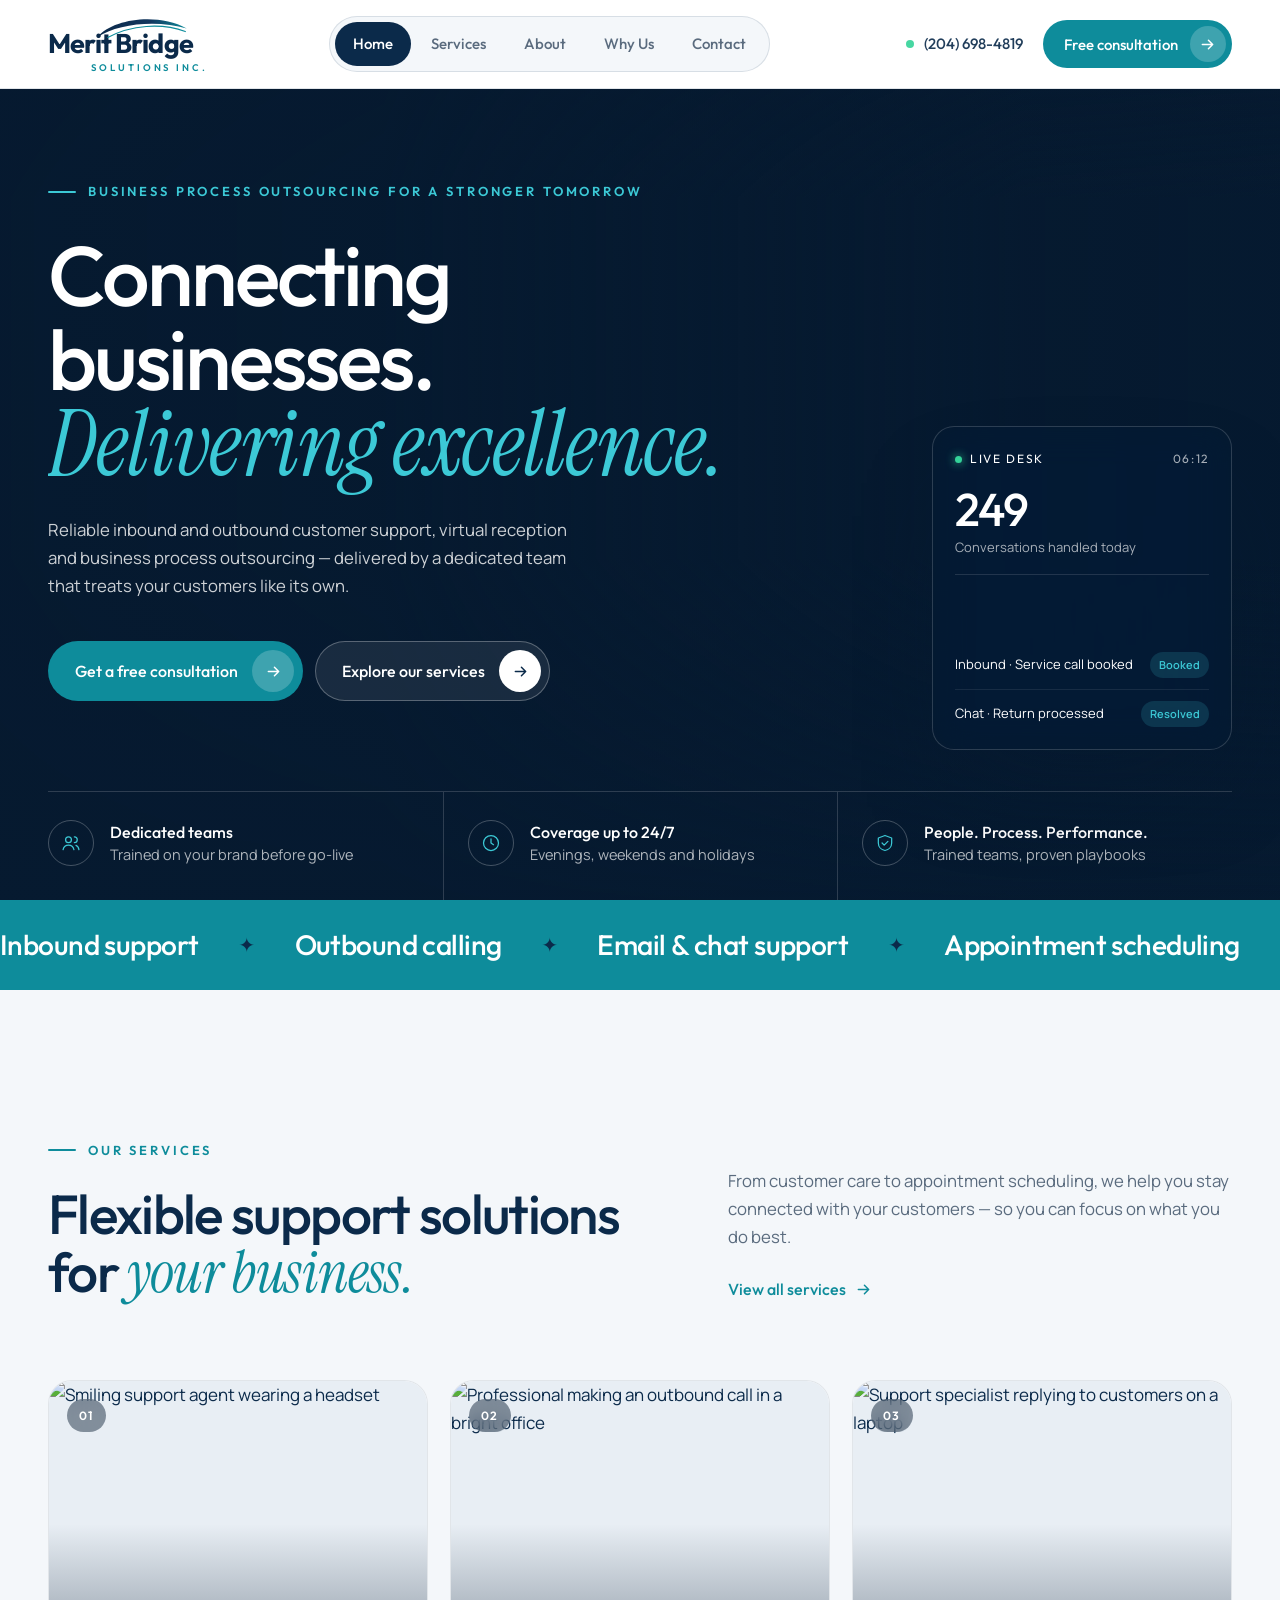
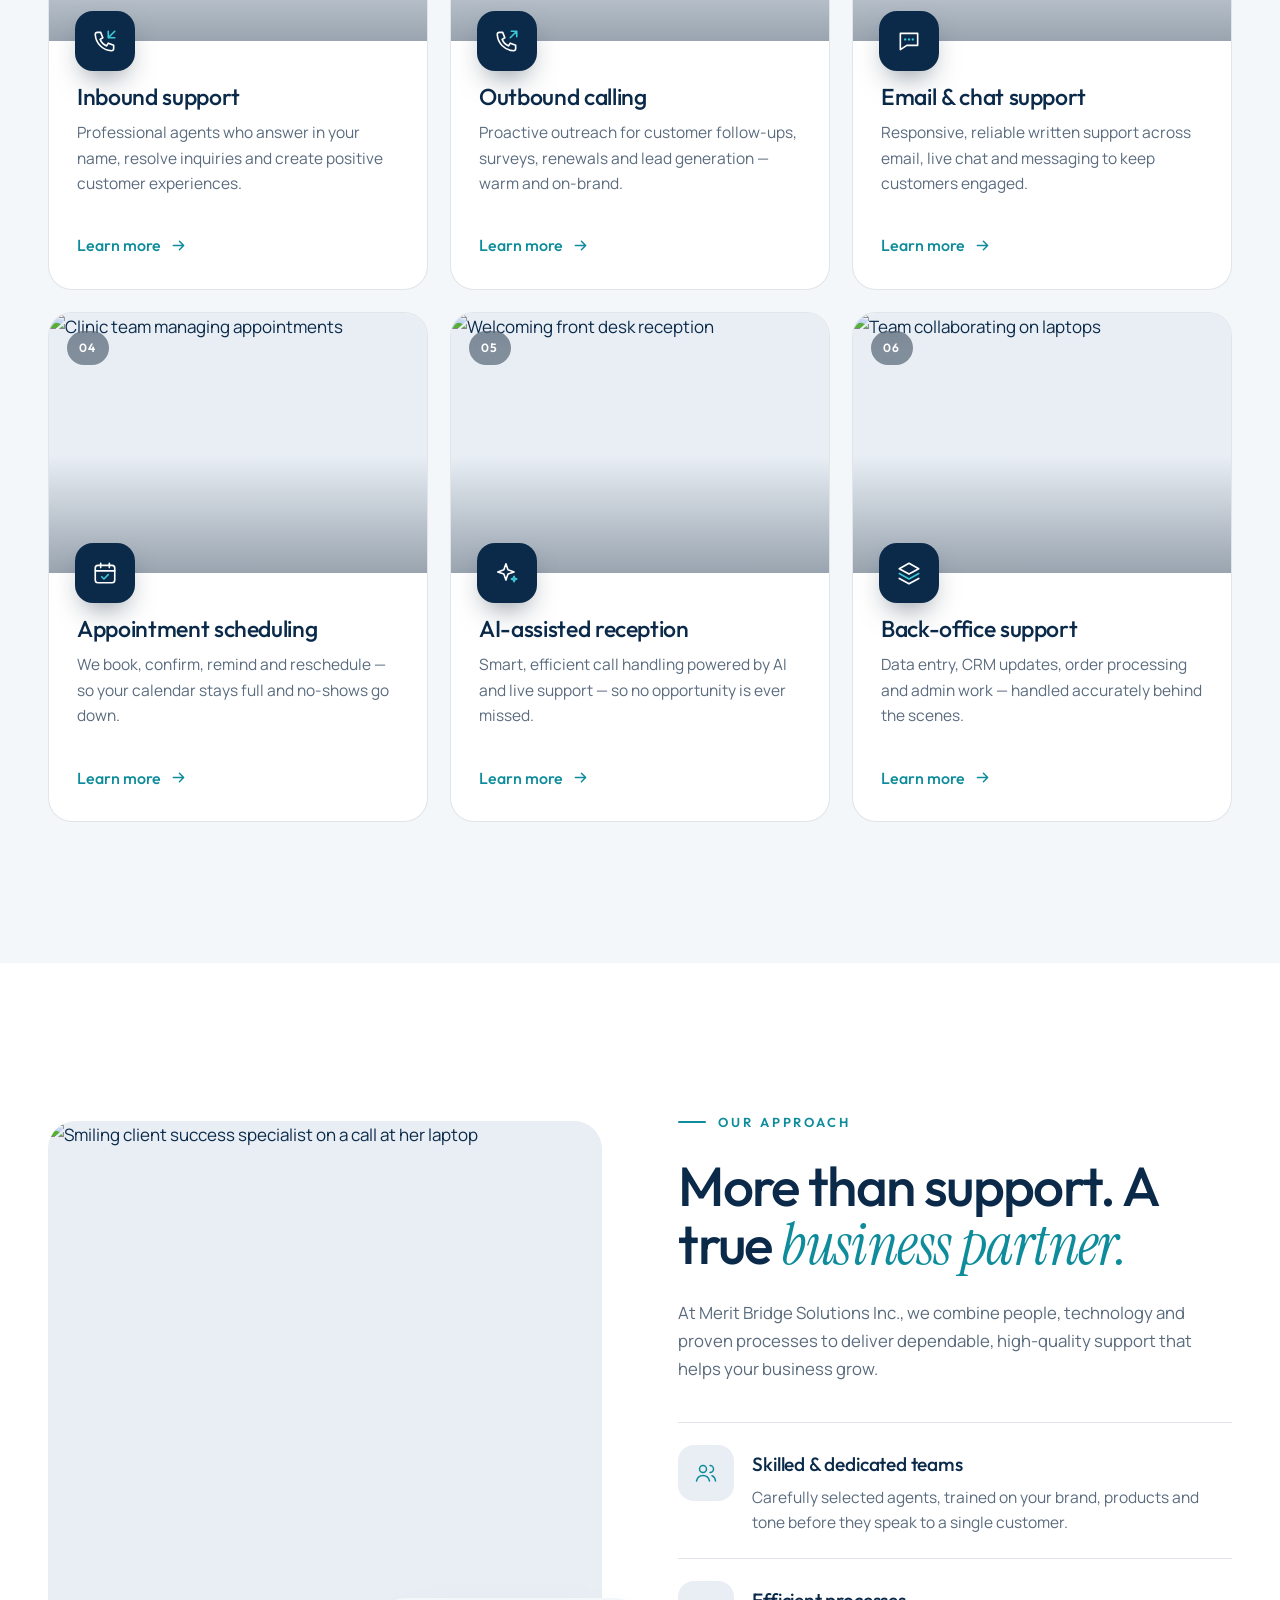
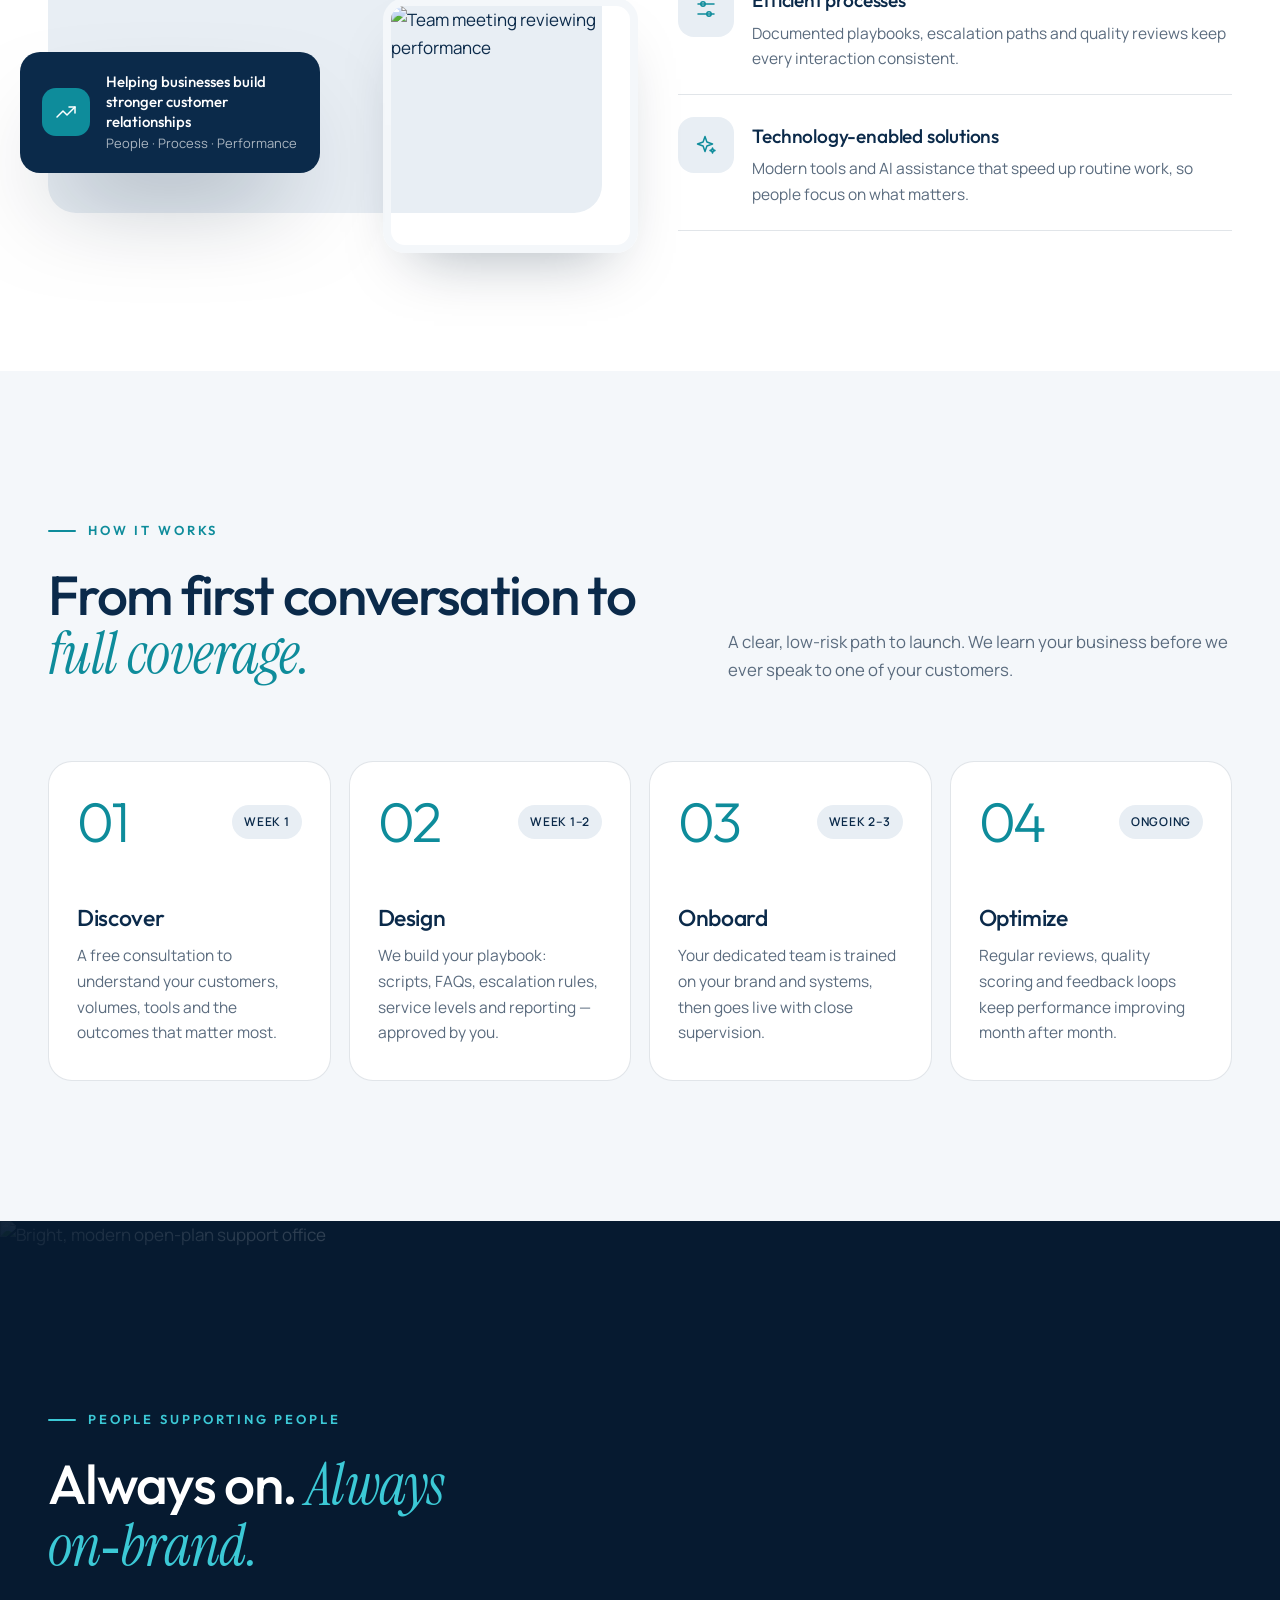
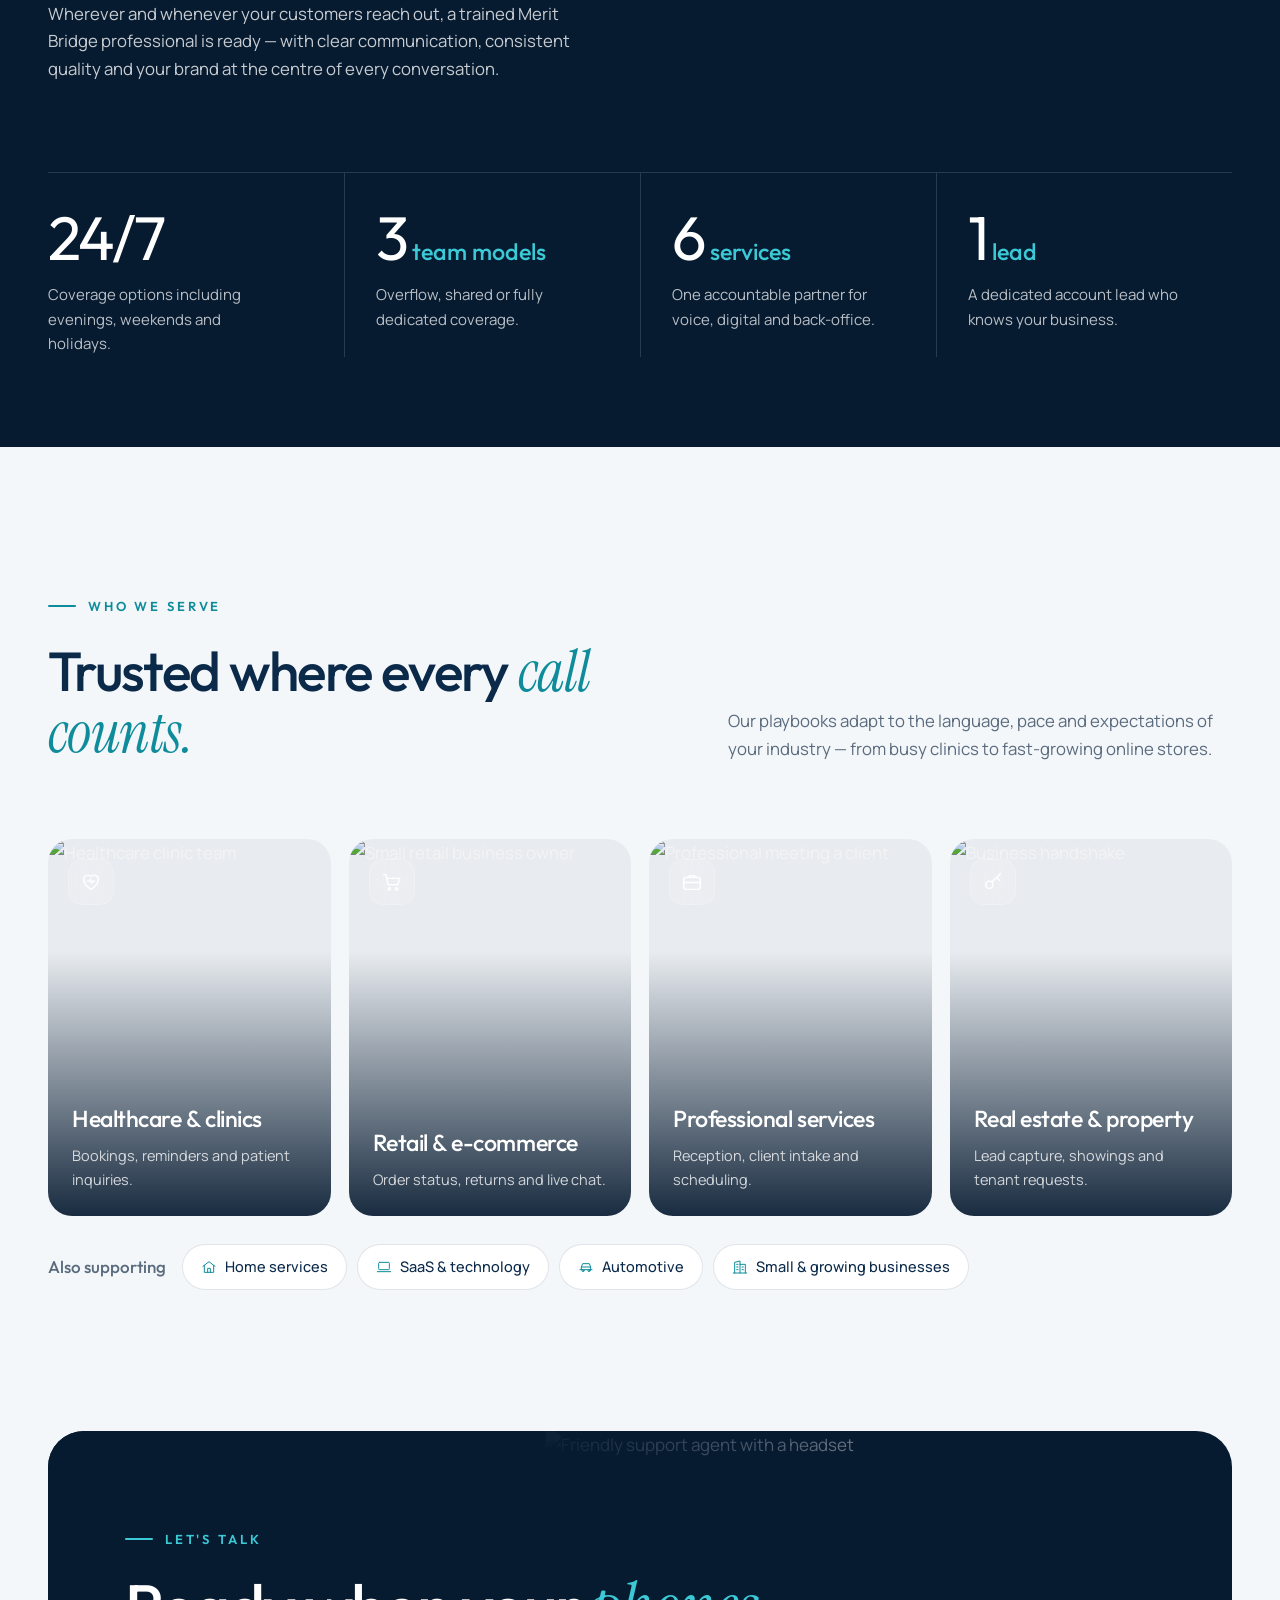
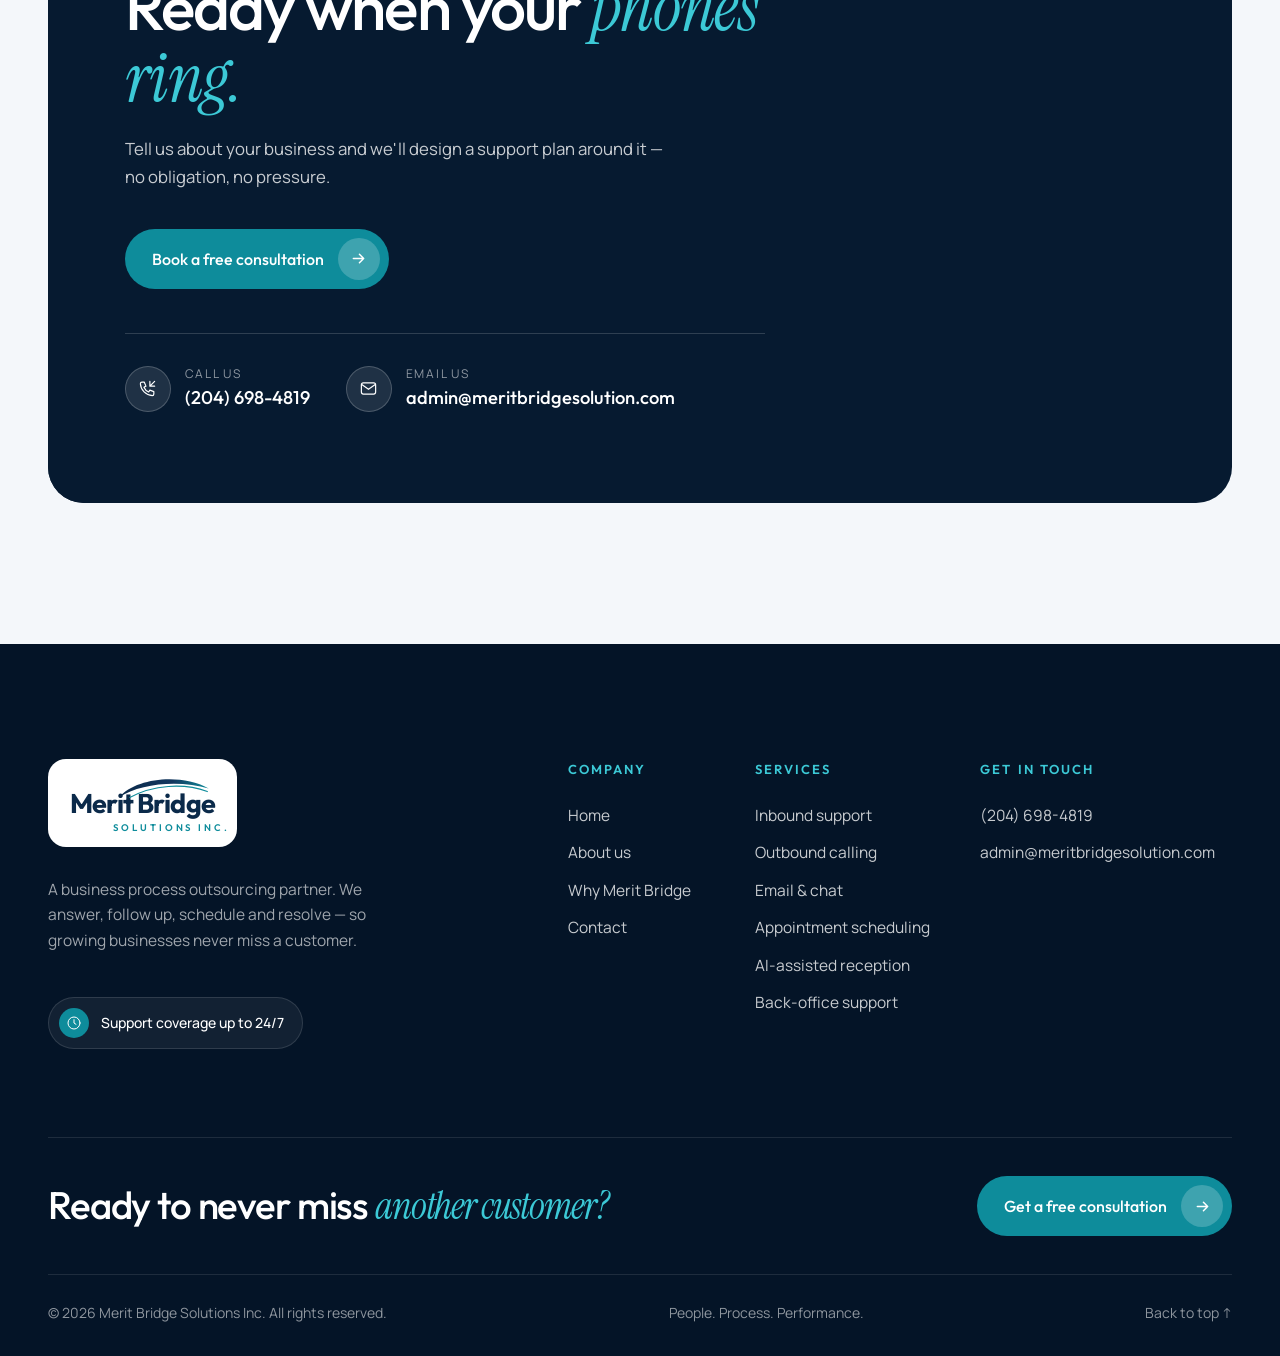
==== commit 5ae36281: "Apply client edits: brand logo colours, remove locations and days - Logo now uses the brand navy/tea" ====
--- a/index.html
+++ b/index.html
@@ -1,23 +1,23 @@
 <!doctype html>
-<html lang="en-CA">
+<html lang="en">
 <head>
 <meta charset="utf-8">
 <meta name="viewport" content="width=device-width, initial-scale=1">
-<title>Merit Bridge Solutions Inc. — Canadian Customer Support & BPO Partner</title>
-<meta name="description" content="Merit Bridge Solutions is a Canadian business process outsourcing partner: inbound and outbound support, email and chat, appointment scheduling and AI-assisted reception for businesses in Canada and the U.S.">
+<title>Merit Bridge Solutions Inc. — Customer Support & BPO Partner</title>
+<meta name="description" content="Merit Bridge Solutions is a business process outsourcing partner: inbound and outbound support, email and chat, appointment scheduling and AI-assisted reception for growing businesses.">
 <meta name="theme-color" content="#061A30">
 <meta property="og:type" content="website">
 <meta property="og:site_name" content="Merit Bridge Solutions Inc.">
-<meta property="og:title" content="Merit Bridge Solutions Inc. — Canadian Customer Support & BPO Partner">
-<meta property="og:description" content="Merit Bridge Solutions is a Canadian business process outsourcing partner: inbound and outbound support, email and chat, appointment scheduling and AI-assisted reception for businesses in Canada and the U.S.">
+<meta property="og:title" content="Merit Bridge Solutions Inc. — Customer Support & BPO Partner">
+<meta property="og:description" content="Merit Bridge Solutions is a business process outsourcing partner: inbound and outbound support, email and chat, appointment scheduling and AI-assisted reception for growing businesses.">
 <link rel="icon" href="assets/img/favicon.svg" type="image/svg+xml">
 <link rel="preconnect" href="https://fonts.googleapis.com">
 <link rel="preconnect" href="https://fonts.gstatic.com" crossorigin>
 <link rel="stylesheet" href="https://fonts.googleapis.com/css2?family=Outfit:wght@300..700&family=Manrope:wght@400..700&family=Instrument+Serif:ital@0;1&display=swap">
-<link rel="stylesheet" href="assets/css/styles.css?v=3">
+<link rel="stylesheet" href="assets/css/styles.css?v=5">
 <script>document.documentElement.classList.add("js")</script>
 <script type="application/ld+json">
-{"@context":"https://schema.org","@type":"Organization","name":"Merit Bridge Solutions Inc.","description":"Canadian business process outsourcing partner providing inbound and outbound customer support, email and chat support, appointment scheduling and AI-assisted reception for businesses in Canada and the United States.","email":"admin@meritbridgesolution.com","telephone":"+1-204-698-4819","areaServed":["CA","US"],"address":{"@type":"PostalAddress","addressRegion":"MB","addressCountry":"CA"}}
+{"@context":"https://schema.org","@type":"Organization","name":"Merit Bridge Solutions Inc.","description":"Business process outsourcing partner providing inbound and outbound customer support, email and chat support, appointment scheduling, AI-assisted reception and back-office support.","email":"admin@meritbridgesolution.com","telephone":"+1-204-698-4819"}
 </script>
 </head>
 <body>
@@ -25,7 +25,7 @@
 <header class="site-header">
   <div class="container nav">
     <a href="index.html" class="brand" aria-label="Merit Bridge Solutions Inc. — Home">
-      <span class="logo" aria-hidden="true"><svg class="logo-arc" viewBox="0 0 200 50" preserveAspectRatio="none"><path class="crescent" d="M0 50C38 6 138-4 200 30C138 11 48 17 0 50Z"/><path class="swoosh" d="M24 50C76 22 144 17 197 37"/></svg><span class="logo-word">Merit Bridge</span><span class="logo-sub">Solutions Inc.</span></span>
+      <span class="logo" aria-hidden="true"><svg class="logo-arc" viewBox="0 0 200 50" preserveAspectRatio="none"><defs><linearGradient id="mbArcGrad" x1="0" y1="0" x2="1" y2="0"><stop offset="0" stop-color="#0B2A4A"/><stop offset=".6" stop-color="#12365E"/><stop offset="1" stop-color="#0E8C9B"/></linearGradient></defs><path class="crescent" d="M0 50C38 6 138-4 200 30C138 11 48 17 0 50Z"/><path class="swoosh" d="M24 50C76 22 144 17 197 37"/></svg><span class="logo-word">Merit Bridge</span><span class="logo-sub">Solutions Inc.</span></span>
     </a>
     <nav aria-label="Primary"><ul class="nav-links"><li><a href="index.html" aria-current="page">Home</a></li><li><a href="services.html">Services</a></li><li><a href="about.html">About</a></li><li><a href="why-us.html">Why Us</a></li><li><a href="contact.html">Contact</a></li></ul></nav>
     <div class="nav-right">
@@ -53,7 +53,7 @@
         <span class="line"><span>Connecting businesses.</span></span>
         <span class="line"><span><em>Delivering excellence.</em></span></span>
       </h1>
-      <p class="lead fade-in d2">Reliable inbound and outbound customer support, virtual reception and business process outsourcing — delivered by a Canadian team that treats your customers like its own.</p>
+      <p class="lead fade-in d2">Reliable inbound and outbound customer support, virtual reception and business process outsourcing — delivered by a dedicated team that treats your customers like its own.</p>
       <div class="hero-actions fade-in d3">
         <a class="btn btn--teal" href="contact.html">Get a free consultation <span class="arrow"><svg viewBox="0 0 16 16" fill="none" stroke="currentColor" stroke-width="1.6" stroke-linecap="round" stroke-linejoin="round" aria-hidden="true"><path d="M2.5 8h11M9 3.5 13.5 8 9 12.5"/></svg></span></a>
         <a class="btn btn--glass" href="services.html">Explore our services <span class="arrow"><svg viewBox="0 0 16 16" fill="none" stroke="currentColor" stroke-width="1.6" stroke-linecap="round" stroke-linejoin="round" aria-hidden="true"><path d="M2.5 8h11M9 3.5 13.5 8 9 12.5"/></svg></span></a>
@@ -61,14 +61,14 @@
     </div>
 
     <div class="hero-trust fade-in d3">
-      <div><span class="ico maple"><svg viewBox="-2015 -2000 4030 4030" aria-hidden="true"><path fill="currentColor" d="m-90 2030 45-863a95 95 0 0 0-111-98l-859 151 116-320a65 65 0 0 0-20-73l-941-762 212-99a65 65 0 0 0 34-79l-186-572 542 115a65 65 0 0 0 73-38l105-247 423 454a65 65 0 0 0 111-57l-204-1052 327 189a65 65 0 0 0 91-27l332-652 332 652a65 65 0 0 0 91 27l327-189-204 1052a65 65 0 0 0 111 57l423-454 105 247a65 65 0 0 0 73 38l542-115-186 572a65 65 0 0 0 34 79l212 99-941 762a65 65 0 0 0-20 73l116 320-859-151a95 95 0 0 0-111 98l45 863z"/></svg></span><span><strong>Proudly Canadian</strong>Owned and operated in Canada</span></div>
-      <div><span class="ico"><svg viewBox="0 0 24 24" fill="none" stroke="currentColor" stroke-width="1.5" stroke-linecap="round" stroke-linejoin="round" aria-hidden="true"><circle cx="12" cy="12" r="9"/><path d="M3 12h18M12 3c2.5 2.8 3.8 5.8 3.8 9s-1.3 6.2-3.8 9c-2.5-2.8-3.8-5.8-3.8-9S9.5 5.8 12 3z"/></svg></span><span><strong>Canada &amp; the U.S.</strong>Supporting businesses across borders</span></div>
+      <div><span class="ico"><svg viewBox="0 0 24 24" fill="none" stroke="currentColor" stroke-width="1.5" stroke-linecap="round" stroke-linejoin="round" aria-hidden="true"><circle cx="9" cy="8" r="3.5"/><path d="M2.5 20c.8-3.6 3.4-5.5 6.5-5.5s5.7 1.9 6.5 5.5M16 4.5a3.5 3.5 0 0 1 0 7M18 14.8c1.9.7 3.1 2.4 3.5 5.2"/></svg></span><span><strong>Dedicated teams</strong>Trained on your brand before go-live</span></div>
+      <div><span class="ico"><svg viewBox="0 0 24 24" fill="none" stroke="currentColor" stroke-width="1.5" stroke-linecap="round" stroke-linejoin="round" aria-hidden="true"><circle cx="12" cy="12" r="9"/><path d="M12 7v5l3 2"/></svg></span><span><strong>Coverage up to 24/7</strong>Evenings, weekends and holidays</span></div>
       <div><span class="ico"><svg viewBox="0 0 24 24" fill="none" stroke="currentColor" stroke-width="1.5" stroke-linecap="round" stroke-linejoin="round" aria-hidden="true"><path d="M12 3 20 6v6c0 4.5-3.4 8.2-8 9-4.6-.8-8-4.5-8-9V6z"/><path d="m8.5 12 2.5 2.5 4.5-4.5"/></svg></span><span><strong>People. Process. Performance.</strong>Trained teams, proven playbooks</span></div>
     </div>
   </div>
 
   <aside class="hero-card fade-in d3" aria-label="Illustrative live support desk">
-    <div class="hero-card-top"><span class="live"><i></i>Live desk</span><span data-clock>09:41 CT</span></div>
+    <div class="hero-card-top"><span class="live"><i></i>Live desk</span><span data-clock>09:41</span></div>
     <div class="hero-card-num" data-count="248" data-live-total>248</div>
     <div class="hero-card-label">Conversations handled today</div>
     <ul class="hero-feed" data-feed>
@@ -171,17 +171,16 @@
   </div>
 </section>
 
-<!-- ============ CANADA BAND ============ -->
+<!-- ============ PEOPLE BAND ============ -->
 <section class="band on-dark">
-  <div class="band-media"><img src="https://images.unsplash.com/photo-1632455351235-682d08cbb3e0?auto=format&amp;fit=crop&amp;w=2200&amp;q=80" alt="Aerial view of Winnipeg, Manitoba with the Esplanade Riel bridge" loading="lazy" decoding="async"></div>
-  <span class="band-caption"><svg viewBox="0 0 24 24" fill="none" stroke="currentColor" stroke-width="1.5" stroke-linecap="round" stroke-linejoin="round" aria-hidden="true"><path d="M12 21s-7-6.2-7-11.5A7 7 0 0 1 19 9.5C19 14.8 12 21 12 21z"/><circle cx="12" cy="9.5" r="2.5"/></svg> Winnipeg, Manitoba</span>
-  <div class="container">
-    <span class="eyebrow reveal">People supporting people across borders</span>
-    <h2 class="h2 reveal" data-delay="1" style="margin-top:24px">Proudly Canadian. <em>Built for North America.</em></h2>
-    <p class="lead reveal" data-delay="2">Rooted in Manitoba and serving businesses across Canada and the United States — with clear communication, aligned business hours and North American service standards.</p>
+  <div class="band-media"><img src="https://images.unsplash.com/photo-1560264280-88b68371db39?auto=format&amp;fit=crop&amp;w=2200&amp;q=80" alt="Bright, modern open-plan support office" loading="lazy" decoding="async"></div>
+  <div class="container">
+    <span class="eyebrow reveal">People supporting people</span>
+    <h2 class="h2 reveal" data-delay="1" style="margin-top:24px">Always on. <em>Always on&#8209;brand.</em></h2>
+    <p class="lead reveal" data-delay="2">Wherever and whenever your customers reach out, a trained Merit Bridge professional is ready — with clear communication, consistent quality and your brand at the centre of every conversation.</p>
     <div class="stats">
       <div class="stat reveal"><div class="stat-num">24/7</div><p>Coverage options including evenings, weekends and holidays.</p></div>
-      <div class="stat reveal" data-delay="1"><div class="stat-num">2<small>countries</small></div><p>Supporting businesses in Canada and the U.S.</p></div>
+      <div class="stat reveal" data-delay="1"><div class="stat-num">3<small>team models</small></div><p>Overflow, shared or fully dedicated coverage.</p></div>
       <div class="stat reveal" data-delay="2"><div class="stat-num">6<small>services</small></div><p>One accountable partner for voice, digital and back-office.</p></div>
       <div class="stat reveal" data-delay="3"><div class="stat-num">1<small>lead</small></div><p>A dedicated account lead who knows your business.</p></div>
     </div>
@@ -236,10 +235,10 @@
     <div class="footer-top">
       <div class="footer-brand">
         <a href="index.html" class="brand" aria-label="Merit Bridge Solutions Inc. — Home">
-          <span class="logo" aria-hidden="true"><svg class="logo-arc" viewBox="0 0 200 50" preserveAspectRatio="none"><path class="crescent" d="M0 50C38 6 138-4 200 30C138 11 48 17 0 50Z"/><path class="swoosh" d="M24 50C76 22 144 17 197 37"/></svg><span class="logo-word">Merit Bridge</span><span class="logo-sub">Solutions Inc.</span></span>
+          <span class="logo" aria-hidden="true"><svg class="logo-arc" viewBox="0 0 200 50" preserveAspectRatio="none"><defs><linearGradient id="mbArcGrad" x1="0" y1="0" x2="1" y2="0"><stop offset="0" stop-color="#0B2A4A"/><stop offset=".6" stop-color="#12365E"/><stop offset="1" stop-color="#0E8C9B"/></linearGradient></defs><path class="crescent" d="M0 50C38 6 138-4 200 30C138 11 48 17 0 50Z"/><path class="swoosh" d="M24 50C76 22 144 17 197 37"/></svg><span class="logo-word">Merit Bridge</span><span class="logo-sub">Solutions Inc.</span></span>
         </a>
-        <p>A Canadian business process outsourcing partner. We answer, follow up, schedule and resolve — so growing businesses in Canada and the United States never miss a customer.</p>
-        <span class="badge-ca"><span><svg viewBox="-2015 -2000 4030 4030" aria-hidden="true"><path fill="currentColor" d="m-90 2030 45-863a95 95 0 0 0-111-98l-859 151 116-320a65 65 0 0 0-20-73l-941-762 212-99a65 65 0 0 0 34-79l-186-572 542 115a65 65 0 0 0 73-38l105-247 423 454a65 65 0 0 0 111-57l-204-1052 327 189a65 65 0 0 0 91-27l332-652 332 652a65 65 0 0 0 91 27l327-189-204 1052a65 65 0 0 0 111 57l423-454 105 247a65 65 0 0 0 73 38l542-115-186 572a65 65 0 0 0 34 79l212 99-941 762a65 65 0 0 0-20 73l116 320-859-151a95 95 0 0 0-111 98l45 863z"/></svg></span> Proudly Canadian owned &amp; operated</span>
+        <p>A business process outsourcing partner. We answer, follow up, schedule and resolve — so growing businesses never miss a customer.</p>
+        <span class="badge-ca"><span><svg viewBox="0 0 24 24" fill="none" stroke="currentColor" stroke-width="1.5" stroke-linecap="round" stroke-linejoin="round" aria-hidden="true"><circle cx="12" cy="12" r="9"/><path d="M12 7v5l3 2"/></svg></span> Support coverage up to 24/7</span>
       </div>
       <div class="footer-cols">
         <div>
@@ -267,8 +266,6 @@
           <ul class="contact-list">
             <li><a href="tel:+12046984819">(204) 698-4819</a></li>
             <li><a href="mailto:admin@meritbridgesolution.com">admin@meritbridgesolution.com</a></li>
-            <li><span class="muted">Manitoba, Canada</span></li>
-            <li><span class="muted">Serving Canada &amp; the U.S.</span></li>
           </ul>
         </div>
       </div>
@@ -284,6 +281,6 @@
     </div>
   </div>
 </footer>
-<script src="assets/js/main.js?v=3" defer></script>
+<script src="assets/js/main.js?v=5" defer></script>
 </body>
 </html>
--- a/assets/css/styles.css
+++ b/assets/css/styles.css
@@ -149,37 +149,31 @@
 /* ---------- Logo (recreated from brand mark) ---------- */
 .logo { position: relative; display: inline-flex; flex-direction: column; align-items: flex-start; padding-top: 15px; line-height: 1; color: var(--logo-ink, var(--navy)); }
 .logo-arc { position: absolute; top: 0; left: 34%; width: 62%; height: auto; overflow: visible; }
-.logo-arc .crescent { fill: currentColor; }
-.logo-arc .swoosh { fill: none; stroke: var(--logo-accent, var(--teal)); stroke-width: 2.2; stroke-linecap: round; }
-.logo-word { font-family: var(--display); font-weight: 600; font-size: 27px; letter-spacing: -.035em; white-space: nowrap; }
-.logo-sub { font-family: var(--display); font-weight: 500; font-size: 9.6px; letter-spacing: .3em; text-transform: uppercase; margin-top: 5px; padding-left: 30%; position: relative; white-space: nowrap; }
-.logo-sub::after { content: ""; position: absolute; left: 30%; right: .34em; bottom: -6px; height: 1.5px; background: var(--logo-accent, var(--teal)); border-radius: 2px; }
+.logo-arc .crescent { fill: url(#mbArcGrad); }
+.logo-arc .swoosh { fill: none; stroke: var(--teal); stroke-width: 2.4; stroke-linecap: round; }
+.logo-word { font-family: var(--display); font-weight: 700; font-size: 27px; letter-spacing: -.035em; white-space: nowrap; }
+.logo-sub { font-family: var(--display); font-weight: 600; font-size: 9.6px; letter-spacing: .3em; text-transform: uppercase; color: var(--teal); margin-top: 6px; padding-left: 30%; position: relative; white-space: nowrap; }
 .logo--lg .logo-word { font-size: 40px; }
 .logo--lg .logo-sub { font-size: 13px; }
 
 /* ---------- Header ---------- */
 .site-header {
   position: fixed; inset: 0 0 auto; z-index: 60;
-  --logo-ink: #fff; --logo-accent: var(--cyan); color: #fff;
-  border-bottom: 1px solid transparent;
+  --logo-ink: var(--navy); color: var(--navy);
+  background: #fff;
+  border-bottom: 1px solid var(--line);
   transition: background .45s var(--ease), color .45s, border-color .45s;
 }
 .site-header.is-scrolled {
-  background: rgba(255, 255, 255, .96);
-  border-bottom-color: var(--line);
-  color: var(--navy); --logo-ink: var(--navy); --logo-accent: var(--teal);
+  box-shadow: 0 10px 30px -20px rgba(6,26,48,.35);
 }
 .nav { display: flex; align-items: center; justify-content: space-between; gap: 24px; height: var(--header-h); transition: height .45s var(--ease); }
 .is-scrolled .nav { height: 74px; }
 
-.nav-links { display: flex; gap: 2px; list-style: none; margin: 0; padding: 5px; border-radius: 999px; border: 1px solid rgba(255,255,255,.18); background: rgba(255,255,255,.06); -webkit-backdrop-filter: blur(10px); backdrop-filter: blur(10px); transition: border-color .45s, background .45s; }
-.nav-links a { display: block; padding: 10px 18px; border-radius: 999px; font-family: var(--display); font-size: 15px; font-weight: 500; color: rgba(255,255,255,.78); transition: color .3s, background .3s; }
-.nav-links a:hover { color: #fff; background: rgba(255,255,255,.08); }
-.nav-links a[aria-current="page"] { background: #fff; color: var(--navy); }
-.is-scrolled .nav-links { border-color: var(--line); background: var(--bg); }
-.is-scrolled .nav-links a { color: var(--muted); }
-.is-scrolled .nav-links a:hover { color: var(--navy); background: rgba(11,42,74,.05); }
-.is-scrolled .nav-links a[aria-current="page"] { background: var(--navy); color: #fff; }
+.nav-links { display: flex; gap: 2px; list-style: none; margin: 0; padding: 5px; border-radius: 999px; border: 1px solid var(--line); background: var(--bg); }
+.nav-links a { display: block; padding: 10px 18px; border-radius: 999px; font-family: var(--display); font-size: 15px; font-weight: 500; color: var(--muted); transition: color .3s, background .3s; }
+.nav-links a:hover { color: var(--navy); background: rgba(11,42,74,.05); }
+.nav-links a[aria-current="page"] { background: var(--navy); color: #fff; }
 
 .nav-right { display: flex; align-items: center; gap: 20px; }
 .nav-phone { display: inline-flex; align-items: center; gap: 10px; font-family: var(--display); font-weight: 500; font-size: 15px; opacity: .9; transition: opacity .3s; }
@@ -188,8 +182,7 @@
 @keyframes pulse { 0% { box-shadow: 0 0 0 0 rgba(52,211,153,.55); } 70% { box-shadow: 0 0 0 9px rgba(52,211,153,0); } 100% { box-shadow: 0 0 0 0 rgba(52,211,153,0); } }
 .site-header .btn--sm { --bg: var(--teal); --dot: rgba(255,255,255,.2); }
 
-.menu-toggle { display: none; width: 50px; height: 50px; border-radius: 50%; border: 1px solid rgba(255,255,255,.3); background: rgba(255,255,255,.06); cursor: pointer; position: relative; color: inherit; }
-.is-scrolled .menu-toggle { border-color: var(--line-strong); background: transparent; }
+.menu-toggle { display: none; width: 50px; height: 50px; border-radius: 50%; border: 1px solid var(--line-strong); background: transparent; cursor: pointer; position: relative; color: inherit; }
 .menu-toggle span { position: absolute; left: 15px; right: 15px; height: 1.6px; background: currentColor; transition: transform .5s var(--ease), top .5s var(--ease); }
 .menu-toggle span:nth-child(1) { top: 20px; }
 .menu-toggle span:nth-child(2) { top: 28px; }
@@ -211,7 +204,6 @@
 .mobile-menu li a[aria-current="page"] { color: var(--cyan); }
 .mobile-menu-foot { display: grid; gap: 6px; font-size: 15px; color: rgba(255,255,255,.7); }
 .menu-open { overflow: hidden; }
-.menu-open .site-header { color: #fff; background: transparent; border-color: transparent; -webkit-backdrop-filter: none; backdrop-filter: none; --logo-ink: #fff; --logo-accent: var(--cyan); }
 
 @media (max-width: 1180px) { .nav-phone { display: none; } }
 @media (max-width: 1000px) { .nav-links, .nav-right .btn { display: none; } .menu-toggle { display: block; } }
@@ -271,7 +263,6 @@
 .hero-trust strong { display: block; color: #fff; font-family: var(--display); font-weight: 500; font-size: 16px; }
 .hero-trust .ico { width: 46px; height: 46px; border-radius: 50%; border: 1px solid rgba(255,255,255,.25); display: grid; place-items: center; flex: none; color: var(--cyan); }
 .hero-trust .ico svg { width: 20px; height: 20px; }
-.hero-trust .ico.maple { color: #E2483D; background: rgba(255,255,255,.95); border-color: transparent; }
 
 /* ---------- Marquee ---------- */
 .marquee { background: var(--teal); color: #fff; padding: 22px 0; overflow: hidden; }
@@ -341,7 +332,7 @@
 .step h3 { margin-top: auto; padding-top: 48px; }
 .step p { margin-top: 12px; color: var(--muted); font-size: 15.5px; }
 
-/* ---------- Photo band (Canada) ---------- */
+/* ---------- Photo band ---------- */
 .band { position: relative; overflow: hidden; color: #fff; background: var(--navy-900); padding: clamp(110px, 14vw, 200px) 0 clamp(64px, 7vw, 96px); }
 .band-media { position: absolute; inset: 0; }
 .band-media img { width: 100%; height: 100%; object-fit: cover; }
@@ -501,9 +492,7 @@
 .reason-ico { width: 56px; height: 56px; border-radius: 16px; background: var(--bg-2); color: var(--teal); display: grid; place-items: center; margin-bottom: 18px; transition: background .4s, color .4s; }
 .reason:hover .reason-ico { background: var(--teal); color: #fff; }
 .reason-ico svg { width: 25px; height: 25px; }
-.reason-ico.maple { color: #E2483D; }
-.reason:hover .reason-ico.maple { background: #E2483D; color: #fff; }
-.reason p { color: var(--muted); font-size: 15.5px; margin: 0; }
+.reason:hover .reason p { color: var(--muted); font-size: 15.5px; margin: 0; }
 
 .compare-scroll { overflow-x: auto; border-radius: var(--radius); border: 1px solid rgba(255,255,255,.14); }
 .compare { width: 100%; border-collapse: collapse; font-size: 15.5px; min-width: 760px; }
@@ -587,18 +576,20 @@
 .next-step p { color: var(--muted); font-size: 15.5px; }
 
 /* ---------- Footer ---------- */
-.site-footer { background: var(--navy-950); color: #fff; padding-top: clamp(72px, 9vw, 120px); --logo-ink: #fff; --logo-accent: var(--cyan); }
+.site-footer { background: var(--navy-950); color: #fff; padding-top: clamp(72px, 9vw, 120px); }
+.footer-brand .brand { display: inline-flex; background: #fff; padding: 16px 22px 14px; border-radius: 18px; --logo-ink: var(--navy); }
 .footer-top { display: grid; grid-template-columns: minmax(0, 1fr) minmax(0, 1.5fr); gap: clamp(40px, 6vw, 96px); padding-bottom: clamp(56px, 7vw, 88px); }
 .footer-brand p { color: rgba(255,255,255,.62); max-width: 38ch; margin-top: 30px; font-size: 15.5px; }
 .badge-ca { display: inline-flex; align-items: center; gap: 12px; margin-top: 28px; padding: 10px 18px 10px 10px; border-radius: 999px; background: rgba(255,255,255,.06); border: 1px solid rgba(255,255,255,.12); font-size: 14px; font-weight: 500; }
-.badge-ca span { width: 30px; height: 30px; border-radius: 50%; background: #fff; display: grid; place-items: center; }
-.badge-ca svg { width: 16px; height: 16px; color: #E2483D; }
-.footer-cols { display: grid; grid-template-columns: repeat(3, 1fr); gap: 32px; }
+.badge-ca span { width: 30px; height: 30px; border-radius: 50%; background: var(--teal); display: grid; place-items: center; }
+.badge-ca svg { width: 16px; height: 16px; color: #fff; }
+.footer-cols { display: grid; grid-template-columns: .8fr 1fr 1.3fr; gap: 32px; }
 .footer-cols h4 { font-family: var(--display); font-weight: 600; font-size: 13px; letter-spacing: .16em; text-transform: uppercase; color: var(--cyan); margin: 0 0 22px; }
 .footer-cols ul { list-style: none; margin: 0; padding: 0; display: grid; gap: 12px; font-size: 15.5px; color: rgba(255,255,255,.78); }
 .footer-cols a { transition: color .3s; }
 .footer-cols a:hover { color: #fff; }
-.footer-cols .contact-list a { overflow-wrap: anywhere; }
+.footer-cols .contact-list a { white-space: nowrap; }
+@media (max-width: 380px) { .footer-cols .contact-list a { white-space: normal; overflow-wrap: anywhere; } }
 .footer-cta { display: flex; flex-wrap: wrap; justify-content: space-between; align-items: center; gap: 24px; padding: 36px 0; border-top: 1px solid rgba(255,255,255,.1); }
 .footer-cta h3 { font-family: var(--display); font-weight: 500; font-size: clamp(1.6rem, 3vw, 2.4rem); letter-spacing: -.03em; margin: 0; }
 .footer-cta h3 em { font-family: var(--serif); font-style: italic; font-weight: 400; color: var(--cyan); }
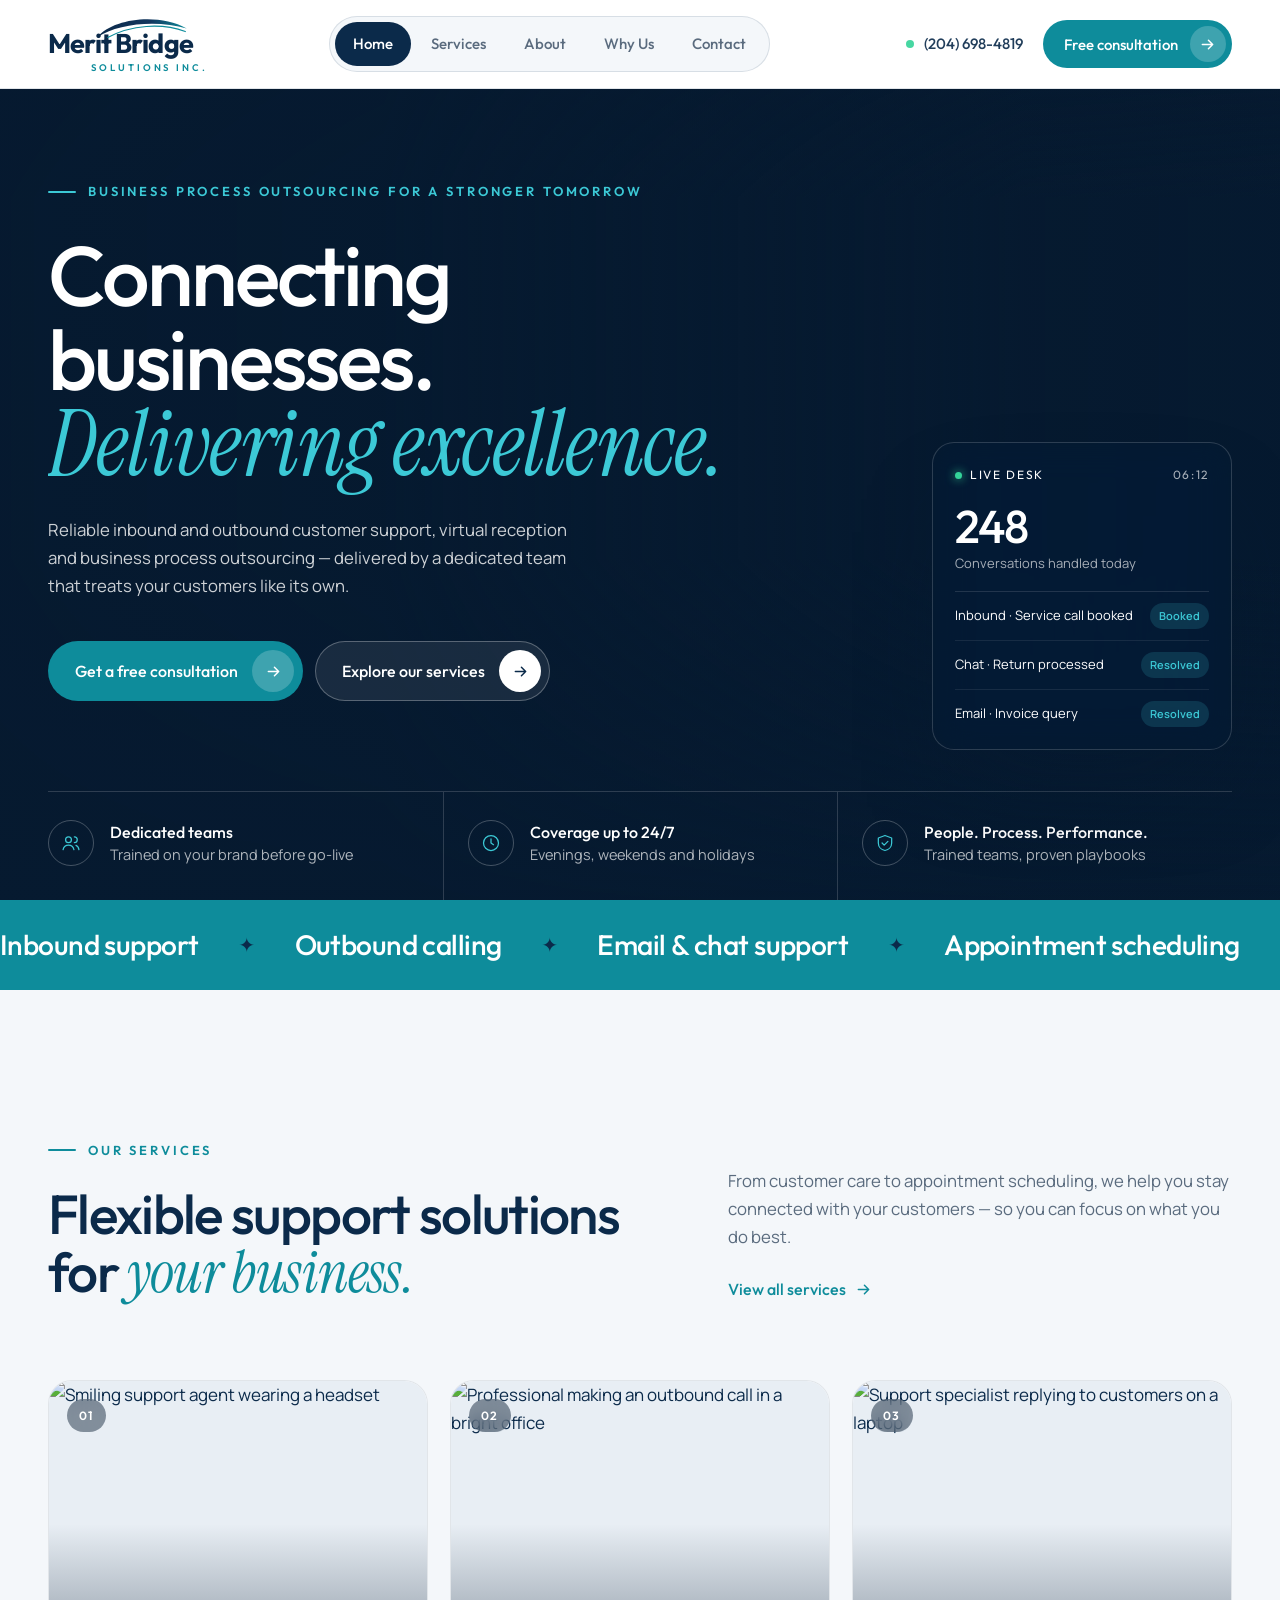
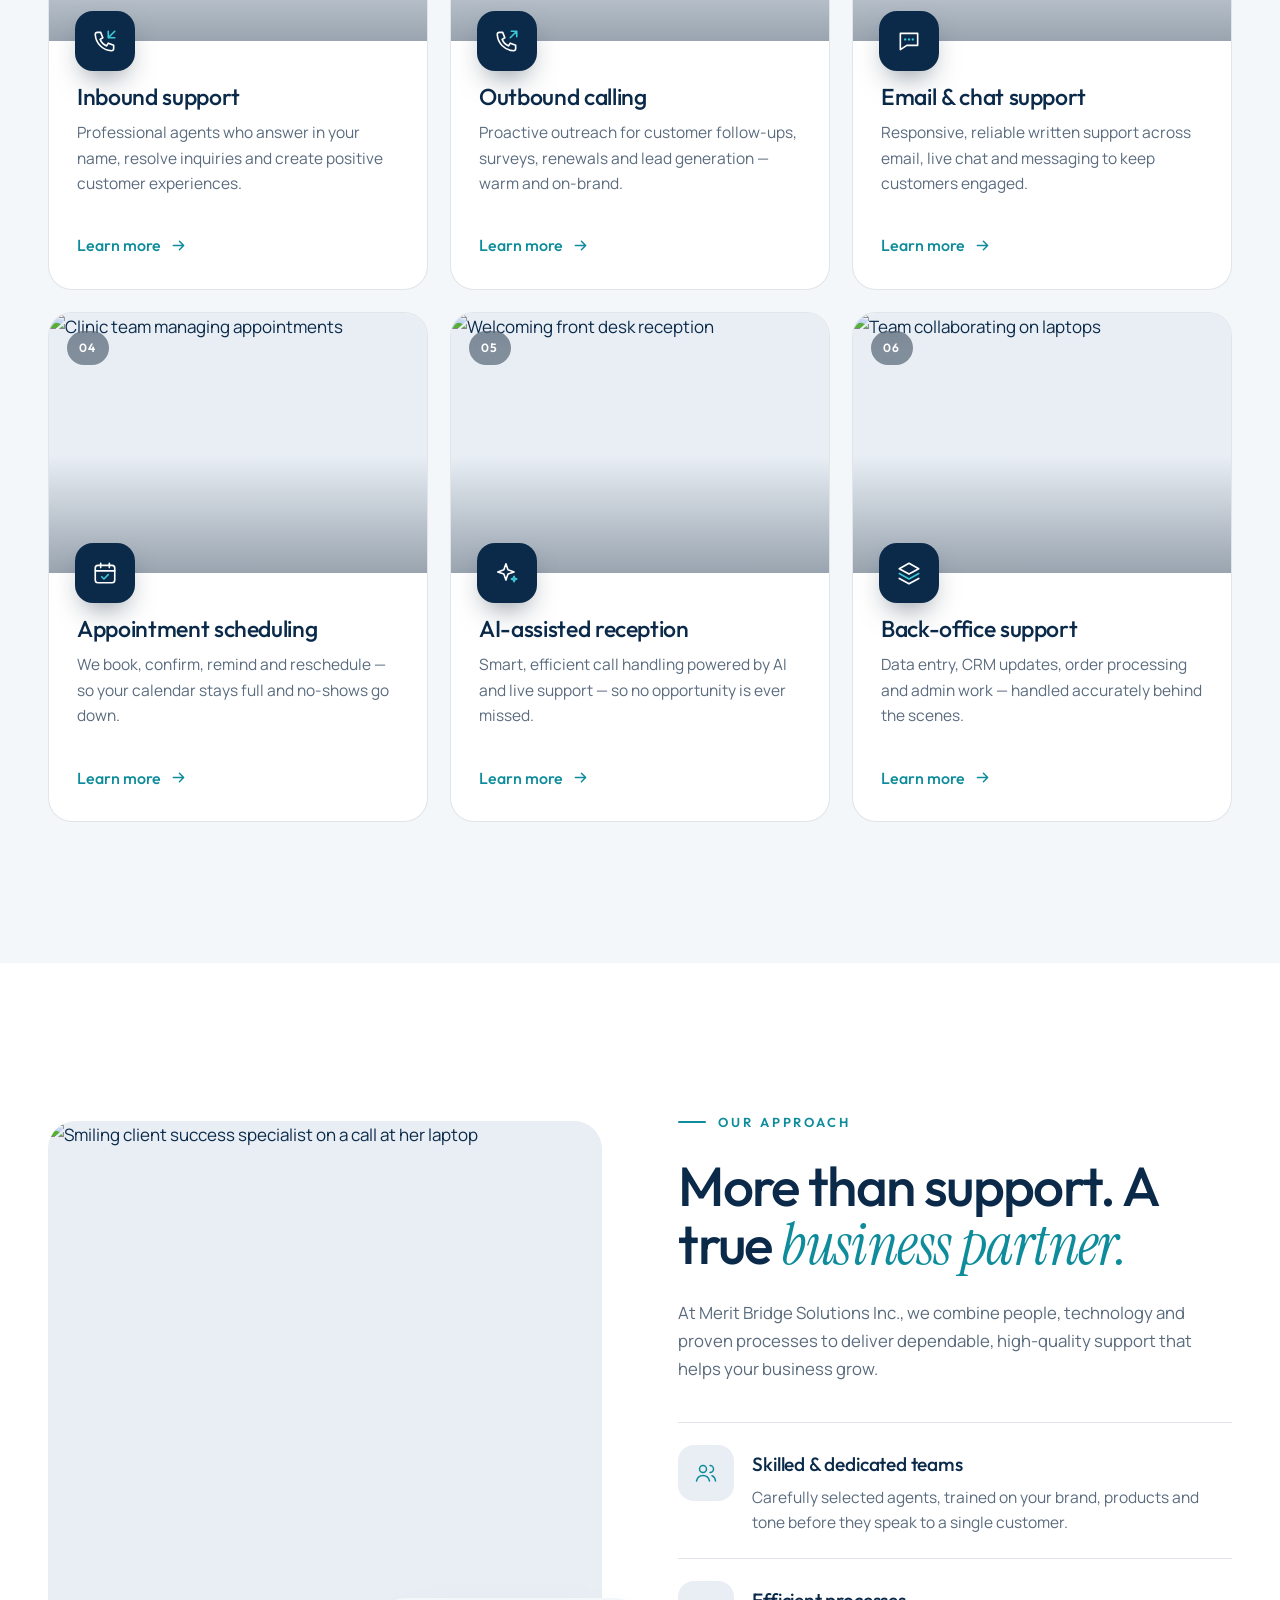
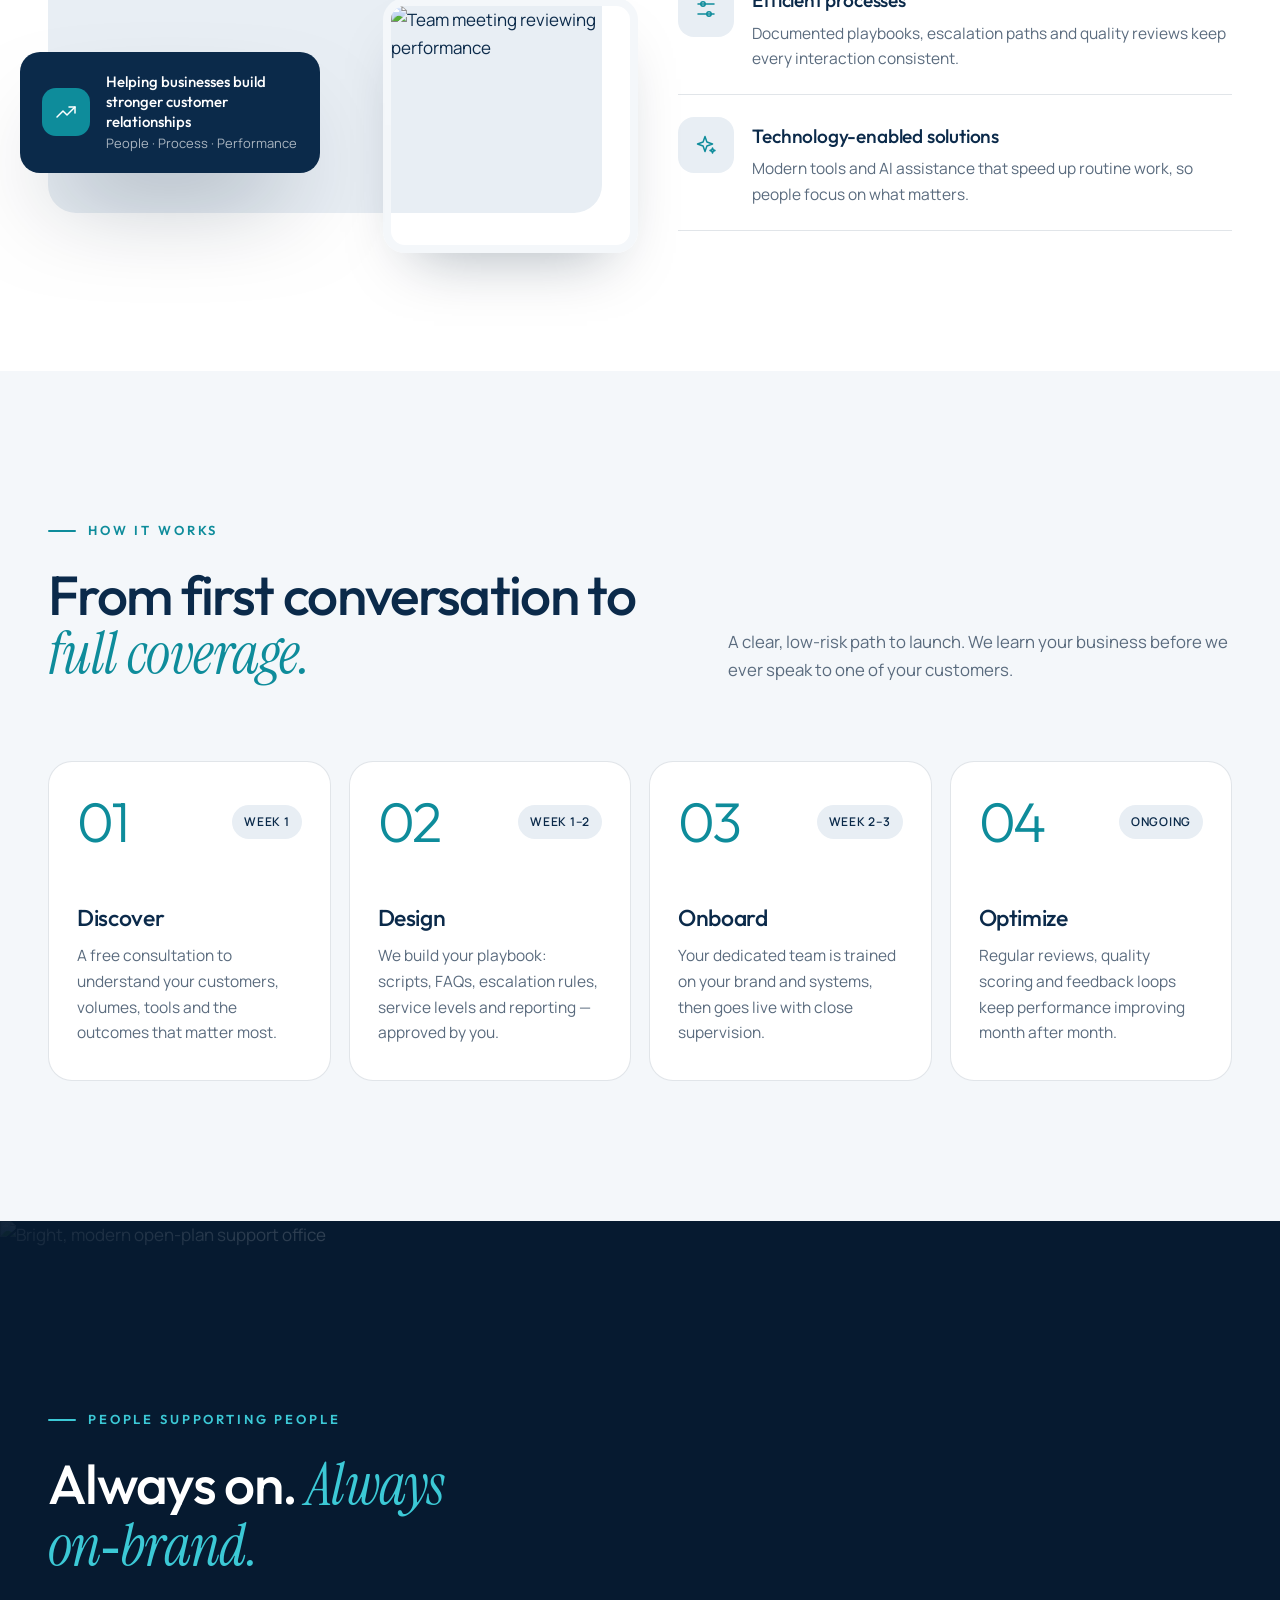
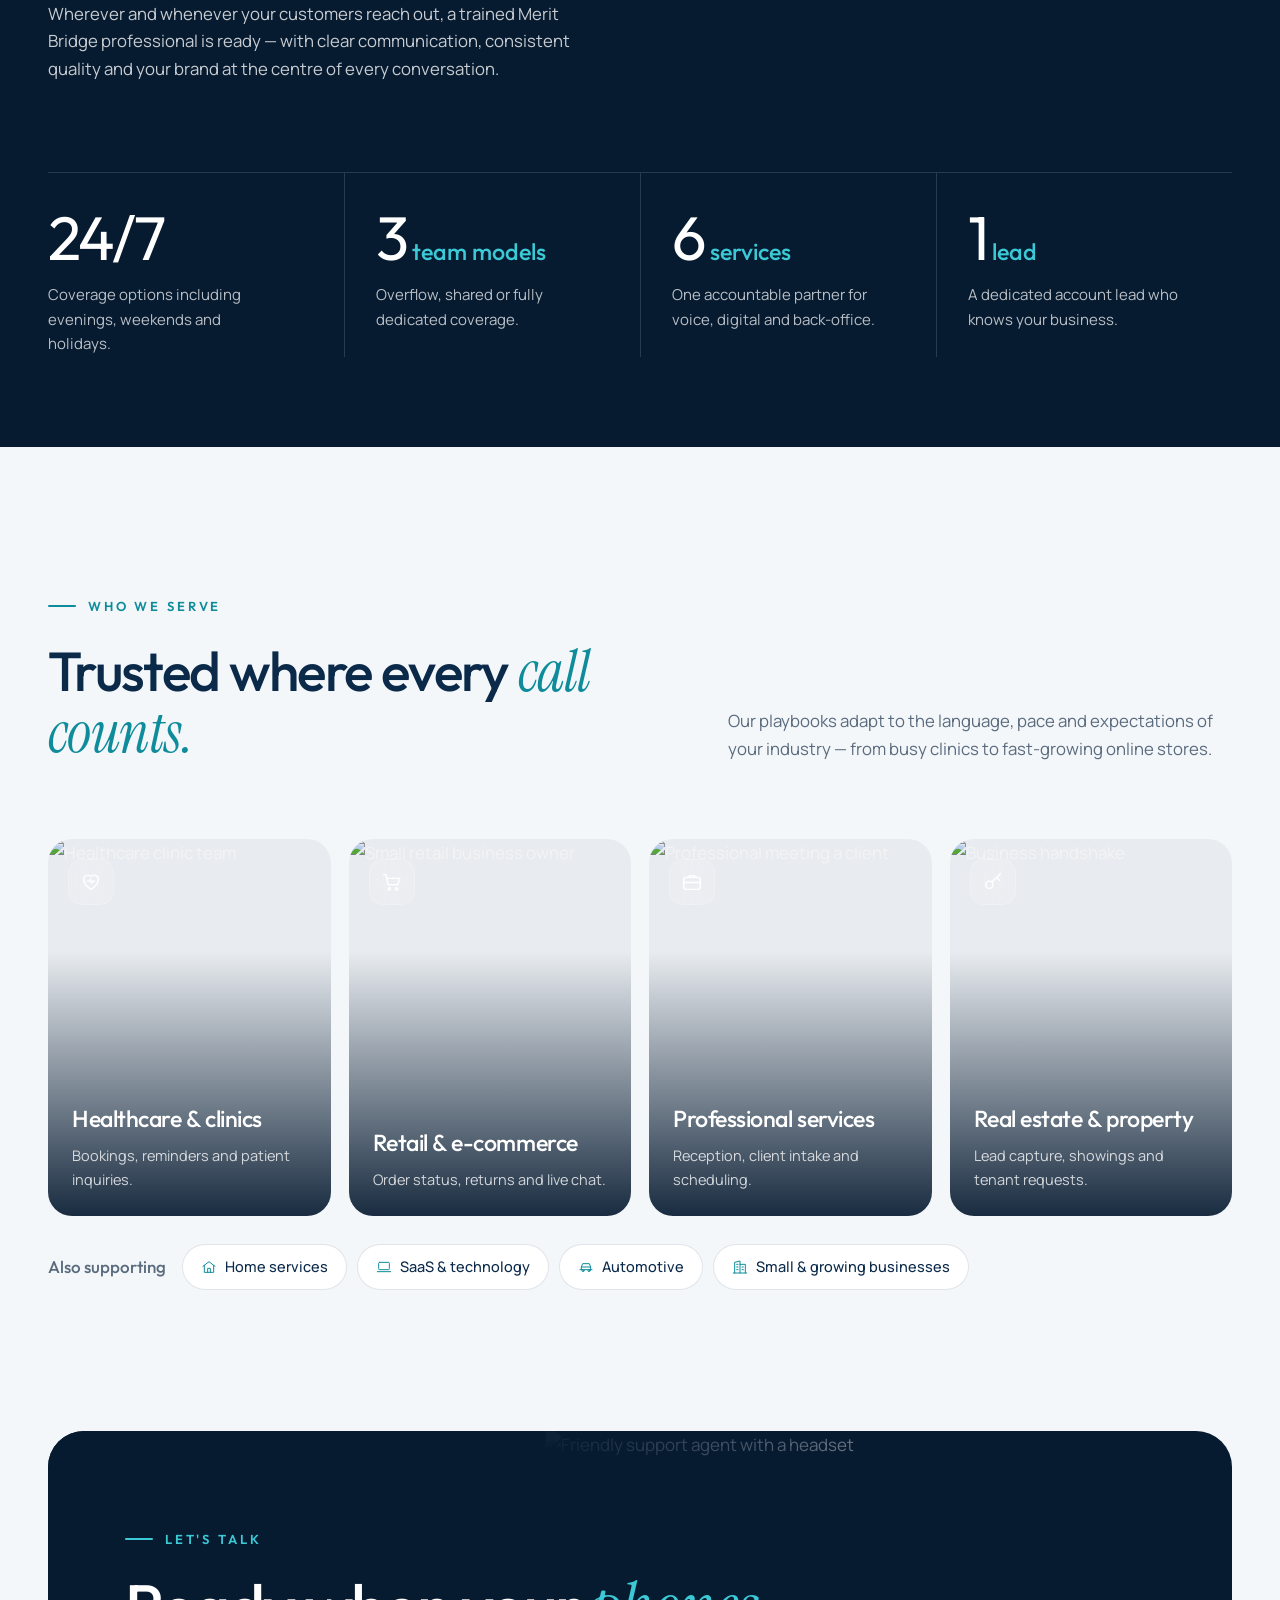
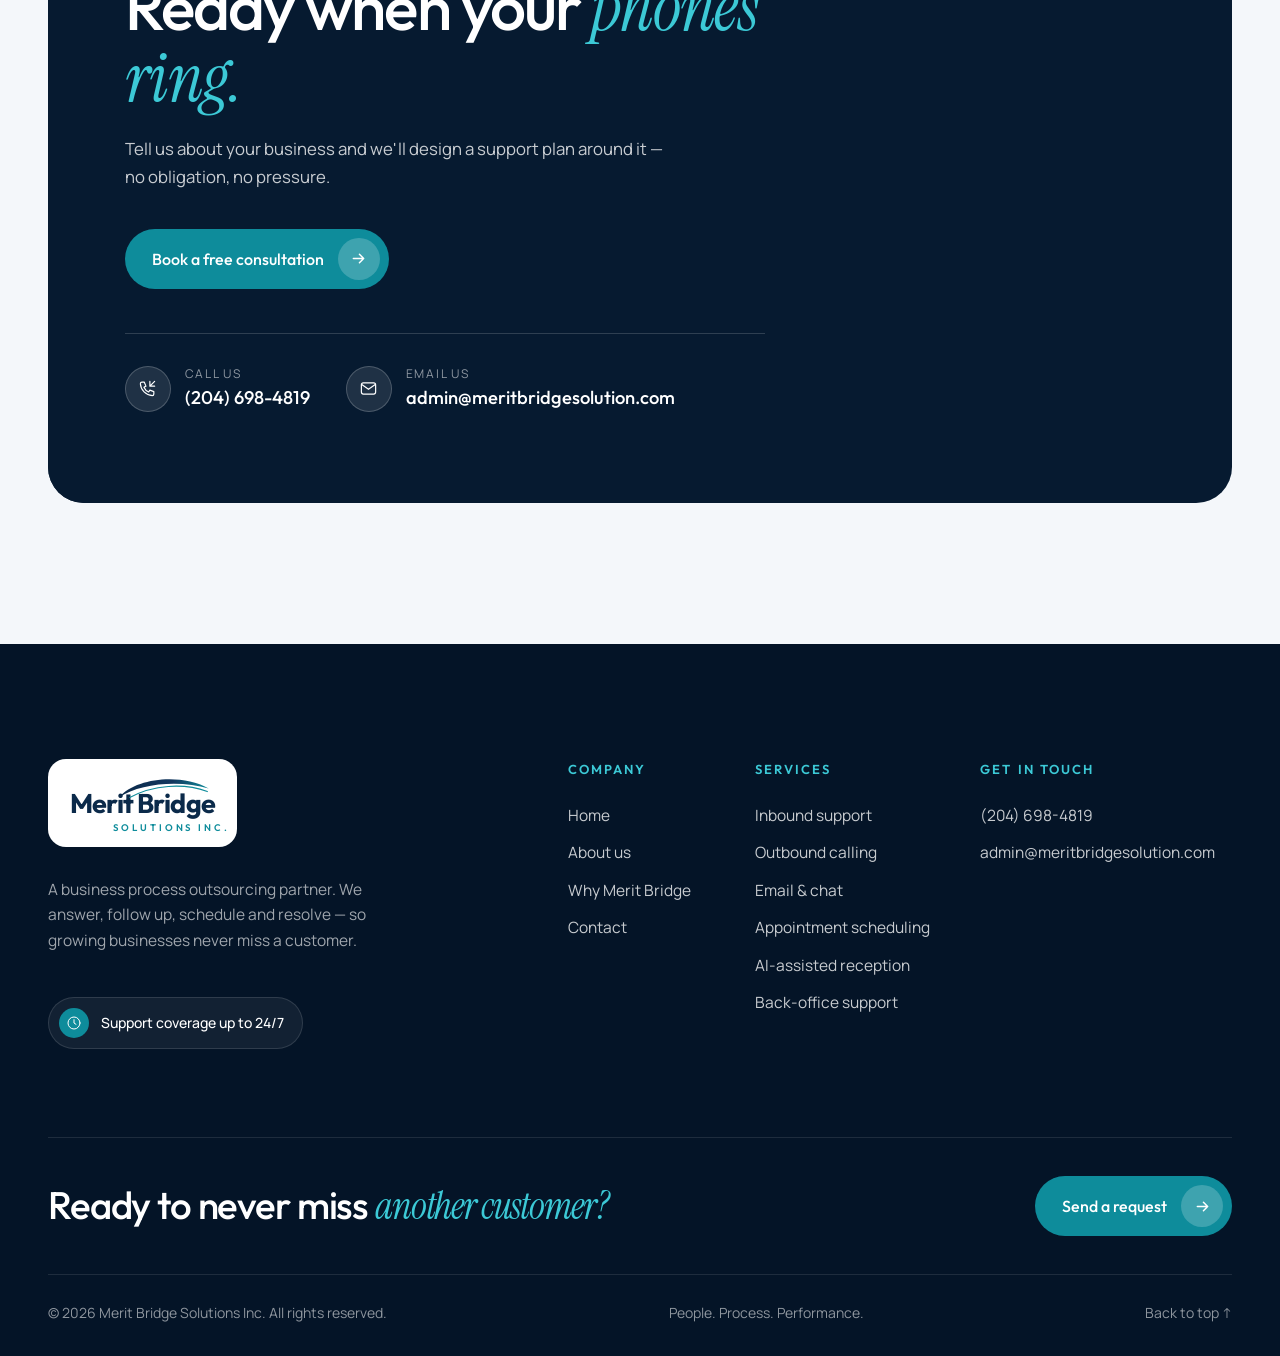
==== commit f76f228a: "Email requests via FormSubmit, add mobile CTAs, add vector logo PDF - Contact form sends straight to" ====
--- a/index.html
+++ b/index.html
@@ -14,7 +14,7 @@
 <link rel="preconnect" href="https://fonts.googleapis.com">
 <link rel="preconnect" href="https://fonts.gstatic.com" crossorigin>
 <link rel="stylesheet" href="https://fonts.googleapis.com/css2?family=Outfit:wght@300..700&family=Manrope:wght@400..700&family=Instrument+Serif:ital@0;1&display=swap">
-<link rel="stylesheet" href="assets/css/styles.css?v=5">
+<link rel="stylesheet" href="assets/css/styles.css?v=7">
 <script>document.documentElement.classList.add("js")</script>
 <script type="application/ld+json">
 {"@context":"https://schema.org","@type":"Organization","name":"Merit Bridge Solutions Inc.","description":"Business process outsourcing partner providing inbound and outbound customer support, email and chat support, appointment scheduling, AI-assisted reception and back-office support.","email":"admin@meritbridgesolution.com","telephone":"+1-204-698-4819"}
@@ -30,13 +30,15 @@
     <nav aria-label="Primary"><ul class="nav-links"><li><a href="index.html" aria-current="page">Home</a></li><li><a href="services.html">Services</a></li><li><a href="about.html">About</a></li><li><a href="why-us.html">Why Us</a></li><li><a href="contact.html">Contact</a></li></ul></nav>
     <div class="nav-right">
       <a class="nav-phone" href="tel:+12046984819"><span class="pulse"></span>(204) 698-4819</a>
-      <a class="btn btn--sm" href="contact.html">Free consultation <span class="arrow"><svg viewBox="0 0 16 16" fill="none" stroke="currentColor" stroke-width="1.6" stroke-linecap="round" stroke-linejoin="round" aria-hidden="true"><path d="M2.5 8h11M9 3.5 13.5 8 9 12.5"/></svg></span></a>
+      <a class="btn btn--sm nav-cta" href="contact.html#request">Free consultation <span class="arrow"><svg viewBox="0 0 16 16" fill="none" stroke="currentColor" stroke-width="1.6" stroke-linecap="round" stroke-linejoin="round" aria-hidden="true"><path d="M2.5 8h11M9 3.5 13.5 8 9 12.5"/></svg></span></a>
+      <a class="nav-cta-mobile" href="contact.html#request">Send request</a>
       <button class="menu-toggle" type="button" aria-expanded="false" aria-controls="mobile-menu" aria-label="Open menu"><span></span><span></span></button>
     </div>
   </div>
 </header>
 <div class="mobile-menu" id="mobile-menu" aria-hidden="true">
   <nav aria-label="Mobile"><ul><li><a href="index.html" aria-current="page">Home<small>01</small></a></li><li><a href="services.html">Services<small>02</small></a></li><li><a href="about.html">About<small>03</small></a></li><li><a href="why-us.html">Why Us<small>04</small></a></li><li><a href="contact.html">Contact<small>05</small></a></li></ul></nav>
+  <a class="btn btn--teal mobile-menu-cta" href="contact.html#request">Send a request <span class="arrow"><svg viewBox="0 0 16 16" fill="none" stroke="currentColor" stroke-width="1.6" stroke-linecap="round" stroke-linejoin="round" aria-hidden="true"><path d="M2.5 8h11M9 3.5 13.5 8 9 12.5"/></svg></span></a>
   <div class="mobile-menu-foot">
     <a href="tel:+12046984819">(204) 698-4819</a>
     <a href="mailto:admin@meritbridgesolution.com">admin@meritbridgesolution.com</a>
@@ -55,7 +57,7 @@
       </h1>
       <p class="lead fade-in d2">Reliable inbound and outbound customer support, virtual reception and business process outsourcing — delivered by a dedicated team that treats your customers like its own.</p>
       <div class="hero-actions fade-in d3">
-        <a class="btn btn--teal" href="contact.html">Get a free consultation <span class="arrow"><svg viewBox="0 0 16 16" fill="none" stroke="currentColor" stroke-width="1.6" stroke-linecap="round" stroke-linejoin="round" aria-hidden="true"><path d="M2.5 8h11M9 3.5 13.5 8 9 12.5"/></svg></span></a>
+        <a class="btn btn--teal" href="contact.html#request">Get a free consultation <span class="arrow"><svg viewBox="0 0 16 16" fill="none" stroke="currentColor" stroke-width="1.6" stroke-linecap="round" stroke-linejoin="round" aria-hidden="true"><path d="M2.5 8h11M9 3.5 13.5 8 9 12.5"/></svg></span></a>
         <a class="btn btn--glass" href="services.html">Explore our services <span class="arrow"><svg viewBox="0 0 16 16" fill="none" stroke="currentColor" stroke-width="1.6" stroke-linecap="round" stroke-linejoin="round" aria-hidden="true"><path d="M2.5 8h11M9 3.5 13.5 8 9 12.5"/></svg></span></a>
       </div>
     </div>
@@ -219,7 +221,7 @@
         <span class="eyebrow">Let's talk</span>
         <h2 class="h2">Ready when your <em>phones ring.</em></h2>
         <p class="lead">Tell us about your business and we'll design a support plan around it — no obligation, no pressure.</p>
-        <div class="cta-actions"><a class="btn btn--teal" href="contact.html">Book a free consultation <span class="arrow"><svg viewBox="0 0 16 16" fill="none" stroke="currentColor" stroke-width="1.6" stroke-linecap="round" stroke-linejoin="round" aria-hidden="true"><path d="M2.5 8h11M9 3.5 13.5 8 9 12.5"/></svg></span></a></div>
+        <div class="cta-actions"><a class="btn btn--teal" href="contact.html#request">Book a free consultation <span class="arrow"><svg viewBox="0 0 16 16" fill="none" stroke="currentColor" stroke-width="1.6" stroke-linecap="round" stroke-linejoin="round" aria-hidden="true"><path d="M2.5 8h11M9 3.5 13.5 8 9 12.5"/></svg></span></a></div>
         <div class="cta-contact">
           <a href="tel:+12046984819"><span class="ci"><svg viewBox="0 0 24 24" fill="none" stroke="currentColor" stroke-width="1.5" stroke-linecap="round" stroke-linejoin="round" aria-hidden="true"><path d="M5 4h3l2 5-2.5 1.5a11 11 0 0 0 6 6L15 14l5 2v3a2 2 0 0 1-2 2A16 16 0 0 1 3 6a2 2 0 0 1 2-2"/><path class="acc" d="M15 3v6h6M21 3l-6 6"/></svg></span><span><small>Call us</small><b>(204) 698-4819</b></span></a>
           <a href="mailto:admin@meritbridgesolution.com"><span class="ci"><svg viewBox="0 0 24 24" fill="none" stroke="currentColor" stroke-width="1.5" stroke-linecap="round" stroke-linejoin="round" aria-hidden="true"><rect x="3" y="5" width="18" height="14" rx="2.5"/><path d="m3.5 7 8.5 6 8.5-6"/></svg></span><span><small>Email us</small><b>admin@meritbridgesolution.com</b></span></a>
@@ -272,7 +274,7 @@
     </div>
     <div class="footer-cta">
       <h3>Ready to never miss <em>another customer?</em></h3>
-      <a class="btn btn--teal" href="contact.html">Get a free consultation <span class="arrow"><svg viewBox="0 0 16 16" fill="none" stroke="currentColor" stroke-width="1.6" stroke-linecap="round" stroke-linejoin="round" aria-hidden="true"><path d="M2.5 8h11M9 3.5 13.5 8 9 12.5"/></svg></span></a>
+      <a class="btn btn--teal" href="contact.html#request">Send a request <span class="arrow"><svg viewBox="0 0 16 16" fill="none" stroke="currentColor" stroke-width="1.6" stroke-linecap="round" stroke-linejoin="round" aria-hidden="true"><path d="M2.5 8h11M9 3.5 13.5 8 9 12.5"/></svg></span></a>
     </div>
     <div class="footer-bottom">
       <span>&copy; <span data-year>2026</span> Merit Bridge Solutions Inc. All rights reserved.</span>
@@ -281,6 +283,10 @@
     </div>
   </div>
 </footer>
-<script src="assets/js/main.js?v=5" defer></script>
+<nav class="mobile-bar" aria-label="Quick contact">
+  <a class="mobile-bar-call" href="tel:+12046984819"><svg viewBox="0 0 24 24" fill="none" stroke="currentColor" stroke-width="1.5" stroke-linecap="round" stroke-linejoin="round" aria-hidden="true"><path d="M5 4h3l2 5-2.5 1.5a11 11 0 0 0 6 6L15 14l5 2v3a2 2 0 0 1-2 2A16 16 0 0 1 3 6a2 2 0 0 1 2-2"/><path class="acc" d="M15 3v6h6M21 3l-6 6"/></svg><span>Call us</span></a>
+  <a class="mobile-bar-request" href="contact.html#request">Send a request <svg viewBox="0 0 16 16" fill="none" stroke="currentColor" stroke-width="1.6" stroke-linecap="round" stroke-linejoin="round" aria-hidden="true"><path d="M2.5 8h11M9 3.5 13.5 8 9 12.5"/></svg></a>
+</nav>
+<script src="assets/js/main.js?v=7" defer></script>
 </body>
 </html>
--- a/assets/css/styles.css
+++ b/assets/css/styles.css
@@ -669,3 +669,92 @@
   .js .img-reveal { opacity: 1; transform: none; }
   .marquee-track { animation: none; }
 }
+
+/* ---------- Form states ---------- */
+.hp-field { position: absolute; left: -9999px; width: 1px; height: 1px; overflow: hidden; }
+.form-success { border: 1px solid rgba(14,140,155,.3); }
+.form-success:focus { outline: none; }
+.form-error { display: none; grid-column: 1 / -1; padding: 18px 20px; border-radius: 14px; background: rgba(192,57,43,.08); border: 1px solid rgba(192,57,43,.25); color: #8E2A1F; font-size: 15px; }
+.form-error.show { display: block; }
+.form-error a { text-decoration: underline; font-weight: 600; }
+.btn:disabled { opacity: .7; cursor: progress; }
+
+/* ---------- Mobile request buttons ---------- */
+.nav-cta-mobile { display: none; align-items: center; height: 44px; padding: 0 18px; border-radius: 999px; background: var(--teal); color: #fff; font-family: var(--display); font-weight: 600; font-size: 14.5px; white-space: nowrap; }
+.mobile-menu-cta { justify-content: space-between; margin: 28px 0; }
+.mobile-bar { display: none; }
+
+@media (max-width: 1000px) {
+  .nav-cta-mobile { display: inline-flex; }
+  .nav-right { gap: 10px; }
+}
+
+@media (max-width: 760px) {
+  :root { --header-h: 72px; }
+  .is-scrolled .nav { height: 66px; }
+  .svc-nav { top: 66px; }
+  .menu-toggle { width: 44px; height: 44px; }
+  .menu-toggle span { left: 13px; right: 13px; }
+  .menu-toggle span:nth-child(1) { top: 18px; }
+  .menu-toggle span:nth-child(2) { top: 25px; }
+  .menu-open .menu-toggle span:nth-child(1), .menu-open .menu-toggle span:nth-child(2) { top: 21.5px; }
+
+  /* Sticky bottom action bar */
+  .mobile-bar {
+    display: grid; grid-template-columns: auto 1fr; gap: 10px;
+    position: fixed; left: 0; right: 0; bottom: 0; z-index: 58;
+    padding: 10px 12px calc(10px + env(safe-area-inset-bottom));
+    background: rgba(255,255,255,.97); border-top: 1px solid var(--line);
+    box-shadow: 0 -10px 30px -18px rgba(6,26,48,.35);
+  }
+  .mobile-bar a { display: inline-flex; align-items: center; justify-content: center; gap: 10px; height: 50px; border-radius: 999px; font-family: var(--display); font-weight: 600; font-size: 15.5px; }
+  .mobile-bar svg { width: 18px; height: 18px; }
+  .mobile-bar-call { padding: 0 20px; border: 1px solid var(--line-strong); color: var(--navy); }
+  .mobile-bar-call svg .acc { stroke: var(--teal); }
+  .mobile-bar-request { background: var(--teal); color: #fff; }
+  .mobile-bar-request svg { width: 15px; height: 15px; }
+  body { padding-bottom: calc(72px + env(safe-area-inset-bottom)); }
+  .menu-open .mobile-bar { display: none; }
+
+  /* Tighter rhythm on phones */
+  .section { padding: 72px 0; }
+  .section--tight { padding: 56px 0; }
+  .section-head { margin-bottom: 40px; gap: 20px; }
+  .display { font-size: clamp(2.5rem, 11vw, 3.4rem); }
+  .page-hero .display { font-size: clamp(2.3rem, 10vw, 3.1rem); }
+  .h2 { font-size: clamp(1.95rem, 8.4vw, 2.5rem); }
+  .lead { font-size: 1.04rem; }
+  .page-hero { padding: calc(var(--header-h) + 52px) 0 56px; }
+  .page-hero-meta { margin-top: 40px; }
+  .hero-inner { padding-top: calc(var(--header-h) + 44px); }
+  .hero-actions { margin-top: 32px; }
+  .hero-trust { margin-top: 44px; }
+  .band { padding: 88px 0 56px; }
+  .cta { padding: 44px 22px; }
+  .cta .h2 { font-size: clamp(2rem, 9vw, 2.6rem); }
+  .cta-contact { flex-direction: column; gap: 16px; }
+  .svc-detail { padding: 56px 0; gap: 28px; }
+  .svc-nav a { padding: 9px 14px; font-size: 14px; }
+  .form-card { padding: 26px 20px; border-radius: 22px; }
+  .form-foot { flex-direction: column-reverse; align-items: stretch; }
+  .form-foot .btn { justify-content: space-between; }
+  .footer-cta { flex-direction: column; align-items: flex-start; }
+  .footer-cta .btn { width: 100%; justify-content: space-between; }
+  .footer-bottom { flex-direction: column; gap: 8px; }
+  .faq summary { padding: 18px; font-size: 1.02rem; }
+  .faq .answer { padding: 0 18px 20px; }
+  .model { padding: 30px 24px; }
+  .model-tag { top: 22px; right: 22px; }
+  .compare th, .compare td { padding: 16px 18px; }
+}
+
+@media (max-width: 400px) {
+  .logo-word { font-size: 21px; }
+  .logo-sub { font-size: 7.6px; }
+  .nav-cta-mobile { padding: 0 14px; font-size: 13.5px; height: 40px; }
+  .menu-toggle { width: 40px; height: 40px; }
+  .menu-toggle span { left: 11px; right: 11px; }
+  .menu-toggle span:nth-child(1) { top: 16px; }
+  .menu-toggle span:nth-child(2) { top: 23px; }
+  .menu-open .menu-toggle span:nth-child(1), .menu-open .menu-toggle span:nth-child(2) { top: 19.5px; }
+}
